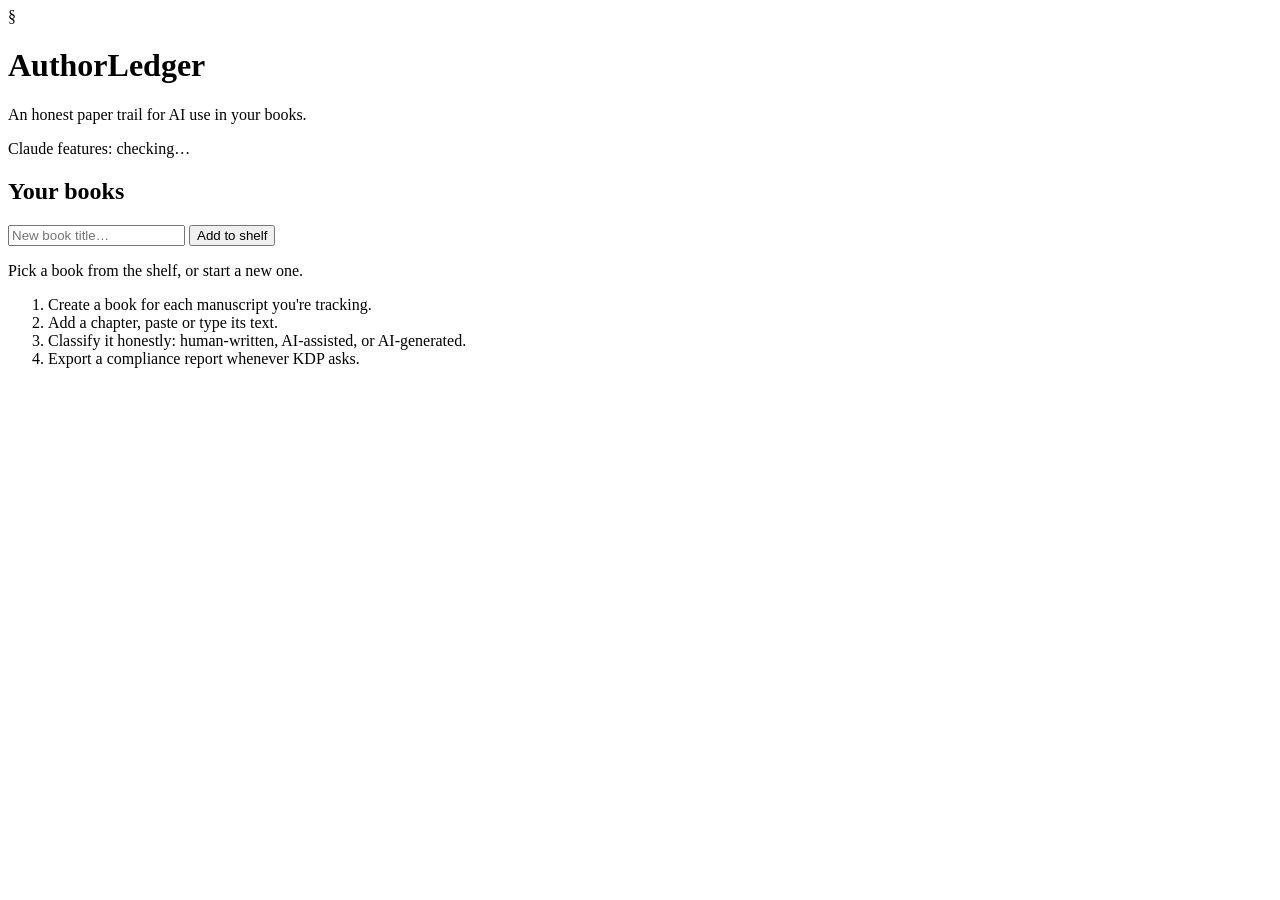
==== web/index.html @ 7e318cbd "Add files via upload" ====
<!doctype html>
<html lang="en">
<head>
<meta charset="utf-8">
<meta name="viewport" content="width=device-width, initial-scale=1">
<title>AuthorLedger</title>
<link rel="stylesheet" href="/style.css">
</head>
<body>

<header class="app-header">
  <div class="wordmark">
    <span class="wordmark-mark">§</span>
    <h1>AuthorLedger</h1>
  </div>
  <p class="tagline">An honest paper trail for AI use in your books.</p>
  <div id="llm-indicator" class="llm-indicator" title="">Claude features: checking…</div>
</header>

<div class="app-body">

  <aside class="shelf" id="shelf">
    <h2 class="shelf-heading">Your books</h2>
    <ul class="book-list" id="book-list"></ul>
    <form id="new-book-form" class="new-book-form">
      <input type="text" id="new-book-title" placeholder="New book title…" required>
      <button type="submit">Add to shelf</button>
    </form>
  </aside>

  <main class="desk" id="desk">
    <div class="empty-desk" id="empty-desk">
      <p class="empty-lede">Pick a book from the shelf, or start a new one.</p>
      <ol class="onboarding-steps">
        <li>Create a book for each manuscript you're tracking.</li>
        <li>Add a chapter, paste or type its text.</li>
        <li>Classify it honestly: human-written, AI-assisted, or AI-generated.</li>
        <li>Export a compliance report whenever KDP asks.</li>
      </ol>
    </div>

    <div class="book-view" id="book-view" hidden>
      <div class="book-view-header">
        <h2 id="book-title"></h2>
        <div class="book-actions">
          <button id="export-report-btn" class="btn btn-stamp">Export compliance report</button>
          <button id="view-audit-btn" class="btn btn-ghost">View audit trail</button>
          <button id="delete-book-btn" class="btn btn-danger-ghost">Delete book</button>
        </div>
      </div>

      <div class="tally-strip" id="tally-strip"></div>

      <div class="chapters-block">
        <div class="chapters-block-header">
          <h3>Chapters</h3>
        </div>
        <table class="ledger-table" id="chapter-table">
          <thead>
            <tr>
              <th>Chapter</th>
              <th>Classification</th>
              <th class="num">Words</th>
              <th>Last touched</th>
              <th></th>
            </tr>
          </thead>
          <tbody id="chapter-rows"></tbody>
        </table>
        <form id="new-chapter-form" class="new-chapter-form">
          <input type="text" id="new-chapter-title" placeholder="New chapter title…" required>
          <button type="submit">Add chapter</button>
        </form>
      </div>
    </div>

    <div class="chapter-view" id="chapter-view" hidden>
      <button id="back-to-book" class="btn btn-ghost back-btn">&larr; Back to book</button>
      <h2 id="chapter-title"></h2>

      <textarea id="chapter-text" rows="14" placeholder="Paste or write this chapter's text here…"></textarea>
      <div class="chapter-text-actions">
        <span id="save-status" class="save-status"></span>
        <button id="save-text-btn" class="btn btn-primary">Save text</button>
      </div>

      <section class="classify-block">
        <h3>How was this chapter written? Be honest — only you know.</h3>
        <div class="stamp-choices" id="stamp-choices">
          <button class="stamp-choice" data-value="human">Human&#8209;written</button>
          <button class="stamp-choice" data-value="ai_assisted">AI&#8209;assisted</button>
          <button class="stamp-choice" data-value="ai_generated">AI&#8209;generated</button>
        </div>
        <input type="text" id="classify-note" placeholder="Optional note (e.g. which tool, what it helped with)">
      </section>

      <section class="pattern-block">
        <div class="pattern-block-header">
          <h3>Writing pattern report</h3>
          <button id="run-pattern-btn" class="btn btn-ghost">Run report</button>
        </div>
        <p class="pattern-disclaimer">
          This is a reflection aid based on simple writing-pattern statistics —
          sentence rhythm, word variety, a few overused phrases. It is <strong>not</strong>
          an AI detector and proves nothing about how this text was written.
          Your honest answer above is what actually matters for disclosure.
        </p>
        <div id="pattern-results" class="pattern-results"></div>
      </section>

      <section class="feedback-block">
        <div class="pattern-block-header">
          <h3>Craft feedback</h3>
          <button id="run-feedback-btn" class="btn btn-ghost">Ask Claude</button>
        </div>
        <p class="pattern-disclaimer">Optional. Pacing and voice notes only — this has nothing to do with disclosure.</p>
        <div id="feedback-results" class="pattern-results"></div>
      </section>
    </div>
  </main>
</div>

<div class="modal-backdrop" id="audit-modal" hidden>
  <div class="modal">
    <div class="modal-header">
      <h2>Audit trail</h2>
      <button id="close-audit" class="btn btn-ghost">Close</button>
    </div>
    <p class="modal-note">Every entry below was written automatically and can't be edited or deleted — that's what makes it a record.</p>
    <ol class="audit-list" id="audit-list"></ol>
  </div>
</div>

<div class="modal-backdrop" id="report-modal" hidden>
  <div class="modal">
    <div class="modal-header">
      <h2>Compliance report</h2>
      <button id="close-report" class="btn btn-ghost">Close</button>
    </div>
    <div id="report-body" class="report-body"></div>
    <div class="modal-footer">
      <button id="download-report-btn" class="btn btn-stamp">Download as Markdown</button>
    </div>
  </div>
</div>

<script src="/app.js"></script>
</body>
</html>
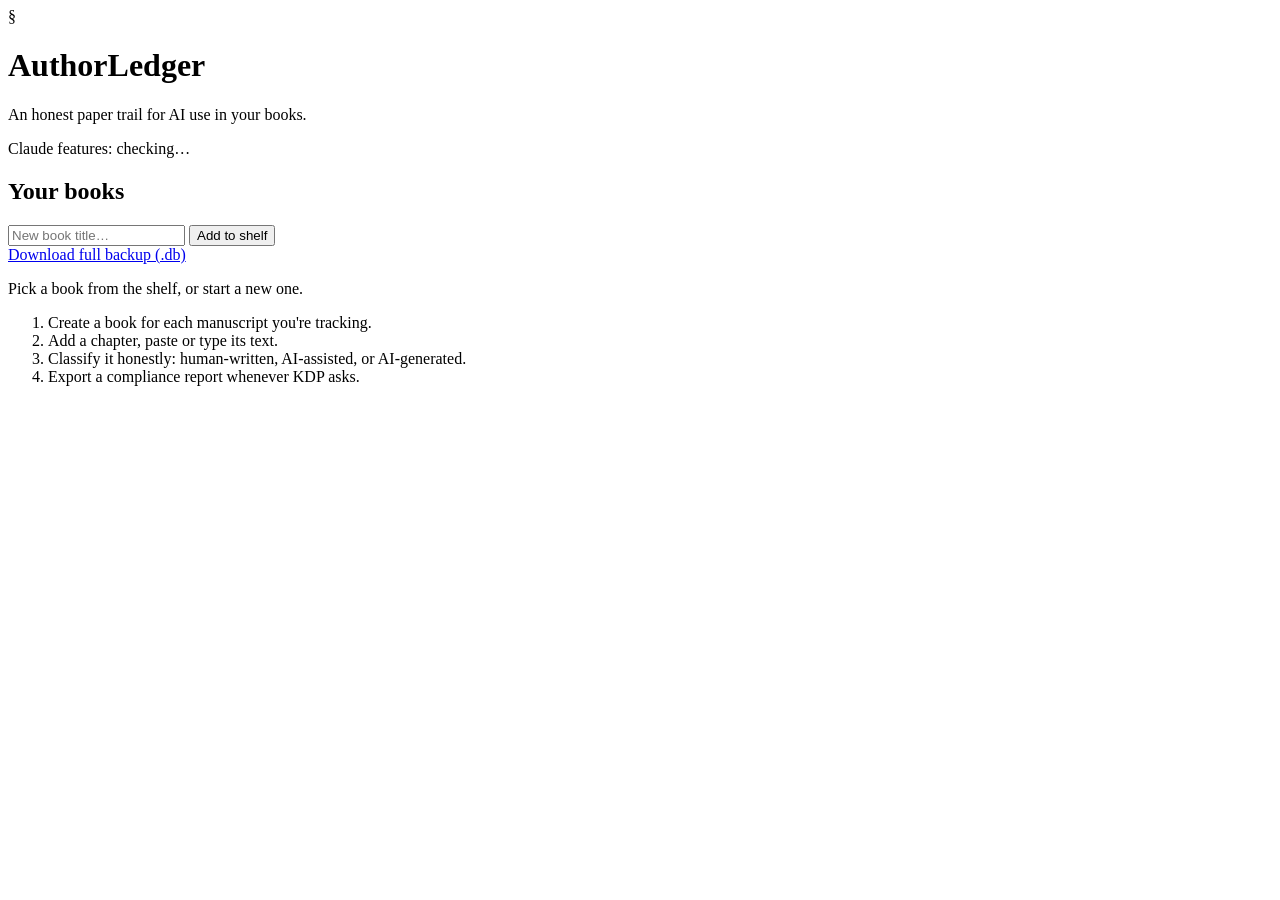
==== commit 3c0a9283: "Add files via upload" ====
--- a/web/index.html
+++ b/web/index.html
@@ -26,6 +26,7 @@
       <input type="text" id="new-book-title" placeholder="New book title…" required>
       <button type="submit">Add to shelf</button>
     </form>
+    <a href="/api/backup" class="backup-link" download="authorledger-backup.db">Download full backup (.db)</a>
   </aside>
 
   <main class="desk" id="desk">
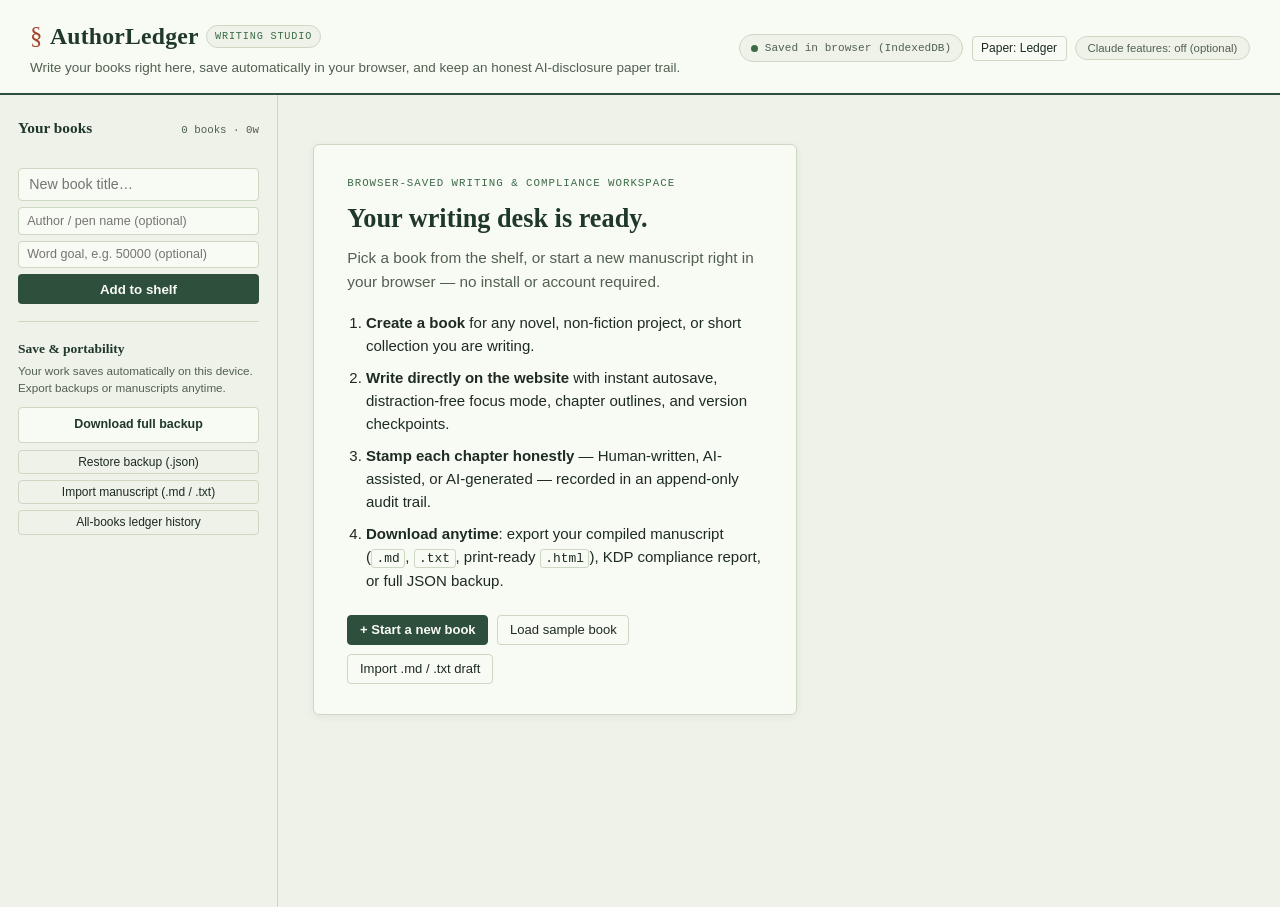
==== commit 296ef573: "Turn website into full browser-based AuthorLedger writing studio Co-authored-by: arena-agent <297053" ====
--- a/web/index.html
+++ b/web/index.html
@@ -1,150 +1,463 @@
 <!doctype html>
-<html lang="en">
+<html lang="en" data-theme="ledger">
 <head>
 <meta charset="utf-8">
 <meta name="viewport" content="width=device-width, initial-scale=1">
-<title>AuthorLedger</title>
-<link rel="stylesheet" href="/style.css">
+<meta name="description" content="AuthorLedger — Write your books in the browser, save automatically, and keep an honest append-only AI disclosure ledger and manuscript archive.">
+<title>AuthorLedger — Writing Studio &amp; AI Disclosure Ledger</title>
+<link rel="stylesheet" href="style.css">
 </head>
 <body>
 
-<header class="app-header">
-  <div class="wordmark">
-    <span class="wordmark-mark">§</span>
-    <h1>AuthorLedger</h1>
-  </div>
-  <p class="tagline">An honest paper trail for AI use in your books.</p>
-  <div id="llm-indicator" class="llm-indicator" title="">Claude features: checking…</div>
+<header class="app-header" id="app-header">
+  <div class="header-brand-block">
+    <div class="wordmark">
+      <span class="wordmark-mark">§</span>
+      <h1>AuthorLedger</h1>
+      <span class="studio-pill">Writing Studio</span>
+    </div>
+    <p class="tagline">Write your books right here, save automatically in your browser, and keep an honest AI-disclosure paper trail.</p>
+  </div>
+
+  <div class="header-controls">
+    <div id="storage-indicator" class="storage-indicator" title="All writing and audit history saves automatically in your browser.">
+      <span class="status-dot"></span>
+      <span id="storage-indicator-text">Saved in browser</span>
+    </div>
+    <button type="button" id="theme-toggle-btn" class="btn btn-ghost btn-compact" title="Switch paper theme">
+      Paper: Ledger
+    </button>
+    <button type="button" id="llm-indicator" class="llm-indicator off" title="Configure optional Claude API key or view workspace settings">
+      Claude features: optional
+    </button>
+  </div>
 </header>
 
-<div class="app-body">
-
-  <aside class="shelf" id="shelf">
-    <h2 class="shelf-heading">Your books</h2>
+<div class="app-body" id="app-body">
+
+  <aside class="shelf" id="shelf" aria-label="Book shelf and workspace backups">
+    <div class="shelf-header-row">
+      <h2 class="shelf-heading">Your books</h2>
+      <span id="shelf-summary" class="shelf-summary">0 books</span>
+    </div>
+
     <ul class="book-list" id="book-list"></ul>
+
     <form id="new-book-form" class="new-book-form">
-      <input type="text" id="new-book-title" placeholder="New book title…" required>
+      <input type="text" id="new-book-title" placeholder="New book title…" aria-label="New book title" required>
+      <div class="new-book-extra">
+        <input type="text" id="new-book-author" placeholder="Author / pen name (optional)" aria-label="Author or pen name">
+        <input type="number" id="new-book-goal" min="0" step="500" placeholder="Word goal, e.g. 50000 (optional)" aria-label="Target word count goal">
+      </div>
       <button type="submit">Add to shelf</button>
     </form>
-    <a href="/api/backup" class="backup-link" download="authorledger-backup.db">Download full backup (.db)</a>
+
+    <div class="shelf-archive">
+      <h3 class="shelf-subheading">Save &amp; portability</h3>
+      <p class="shelf-note">Your work saves automatically on this device. Export backups or manuscripts anytime.</p>
+      <a href="/api/backup" id="backup-download-link" class="backup-link" download="authorledger-backup.db">Download full backup</a>
+      <div class="shelf-tool-buttons">
+        <button type="button" id="restore-backup-btn" class="btn btn-ghost btn-block btn-compact">Restore backup (.json)</button>
+        <input type="file" id="restore-backup-input" accept=".json,application/json" hidden>
+        <button type="button" id="open-import-btn" class="btn btn-ghost btn-block btn-compact">Import manuscript (.md / .txt)</button>
+        <button type="button" id="global-audit-btn" class="btn btn-ghost btn-block btn-compact">All-books ledger history</button>
+      </div>
+    </div>
   </aside>
 
   <main class="desk" id="desk">
+
+    <!-- Empty / Welcome Desk -->
     <div class="empty-desk" id="empty-desk">
-      <p class="empty-lede">Pick a book from the shelf, or start a new one.</p>
+      <p class="empty-eyebrow">BROWSER-SAVED WRITING &amp; COMPLIANCE WORKSPACE</p>
+      <h2 class="empty-headline">Your writing desk is ready.</h2>
+      <p class="empty-lede">Pick a book from the shelf, or start a new manuscript right in your browser — no install or account required.</p>
+
       <ol class="onboarding-steps">
-        <li>Create a book for each manuscript you're tracking.</li>
-        <li>Add a chapter, paste or type its text.</li>
-        <li>Classify it honestly: human-written, AI-assisted, or AI-generated.</li>
-        <li>Export a compliance report whenever KDP asks.</li>
+        <li><strong>Create a book</strong> for any novel, non-fiction project, or short collection you are writing.</li>
+        <li><strong>Write directly on the website</strong> with instant autosave, distraction-free focus mode, chapter outlines, and version checkpoints.</li>
+        <li><strong>Stamp each chapter honestly</strong> — Human-written, AI-assisted, or AI-generated — recorded in an append-only audit trail.</li>
+        <li><strong>Download anytime</strong>: export your compiled manuscript (<code>.md</code>, <code>.txt</code>, print-ready <code>.html</code>), KDP compliance report, or full JSON backup.</li>
       </ol>
-    </div>
-
+
+      <div class="empty-actions">
+        <button type="button" id="focus-new-book-btn" class="btn btn-primary">+ Start a new book</button>
+        <button type="button" id="load-sample-btn" class="btn btn-ghost">Load sample book</button>
+        <button type="button" id="empty-import-btn" class="btn btn-ghost">Import .md / .txt draft</button>
+      </div>
+    </div>
+
+    <!-- Book Overview Desk -->
     <div class="book-view" id="book-view" hidden>
       <div class="book-view-header">
-        <h2 id="book-title"></h2>
+        <div class="book-title-group">
+          <h2 id="book-title"></h2>
+          <p id="book-byline" class="book-byline" hidden></p>
+          <p id="book-note-display" class="book-note-display" hidden></p>
+        </div>
         <div class="book-actions">
-          <button id="export-report-btn" class="btn btn-stamp">Export compliance report</button>
-          <button id="view-audit-btn" class="btn btn-ghost">View audit trail</button>
-          <button id="delete-book-btn" class="btn btn-danger-ghost">Delete book</button>
-        </div>
-      </div>
-
+          <button type="button" id="quick-write-btn" class="btn btn-primary">+ Write chapter</button>
+          <button type="button" id="export-manuscript-btn" class="btn">Download manuscript</button>
+          <button type="button" id="export-report-btn" class="btn btn-stamp">Export compliance report</button>
+          <button type="button" id="edit-book-btn" class="btn btn-ghost">Book details</button>
+          <button type="button" id="view-audit-btn" class="btn btn-ghost">View audit trail</button>
+          <button type="button" id="delete-book-btn" class="btn btn-danger-ghost">Delete book</button>
+        </div>
+      </div>
+
+      <!-- Collapsible Book Metadata Editor -->
+      <form id="book-edit-panel" class="book-edit-panel" hidden>
+        <div class="edit-grid">
+          <label>
+            <span>Book title</span>
+            <input type="text" id="edit-book-title" required>
+          </label>
+          <label>
+            <span>Author / pen name</span>
+            <input type="text" id="edit-book-author" placeholder="e.g. Saurav Kushwaha">
+          </label>
+          <label>
+            <span>Word count goal</span>
+            <input type="number" id="edit-book-goal" min="0" step="500" placeholder="e.g. 60000">
+          </label>
+          <label class="edit-grid-wide">
+            <span>Series / project note</span>
+            <input type="text" id="edit-book-note" placeholder="Subtitle, genre, pitch, or private manuscript note">
+          </label>
+        </div>
+        <div class="edit-panel-actions">
+          <button type="button" id="cancel-edit-book-btn" class="btn btn-ghost">Cancel</button>
+          <button type="submit" class="btn btn-primary">Save book details</button>
+        </div>
+      </form>
+
+      <!-- Manuscript Word Goal Progress -->
+      <div id="goal-strip" class="goal-strip" hidden>
+        <div class="goal-strip-labels">
+          <span id="goal-progress-label">0 / 0 words</span>
+          <span id="goal-reading-label"></span>
+        </div>
+        <progress id="goal-progress-bar" class="goal-progress" value="0" max="100"></progress>
+      </div>
+
+      <!-- Classification Tally Strip -->
       <div class="tally-strip" id="tally-strip"></div>
 
       <div class="chapters-block">
         <div class="chapters-block-header">
           <h3>Chapters</h3>
-        </div>
-        <table class="ledger-table" id="chapter-table">
-          <thead>
-            <tr>
-              <th>Chapter</th>
-              <th>Classification</th>
-              <th class="num">Words</th>
-              <th>Last touched</th>
-              <th></th>
-            </tr>
-          </thead>
-          <tbody id="chapter-rows"></tbody>
-        </table>
+          <div class="chapter-filters">
+            <input type="search" id="chapter-search" placeholder="Search chapters or text…" aria-label="Search chapters">
+            <select id="chapter-filter-class" aria-label="Filter by classification">
+              <option value="all">All stamps</option>
+              <option value="human">Human-written</option>
+              <option value="ai_assisted">AI-assisted</option>
+              <option value="ai_generated">AI-generated</option>
+              <option value="unclassified">Unclassified</option>
+            </select>
+          </div>
+        </div>
+
+        <div class="table-scroll">
+          <table class="ledger-table" id="chapter-table">
+            <thead>
+              <tr>
+                <th class="col-index">#</th>
+                <th>Chapter</th>
+                <th>Status</th>
+                <th>Classification</th>
+                <th class="num">Words</th>
+                <th>Last touched</th>
+                <th class="col-actions">Actions</th>
+              </tr>
+            </thead>
+            <tbody id="chapter-rows"></tbody>
+          </table>
+        </div>
+
         <form id="new-chapter-form" class="new-chapter-form">
-          <input type="text" id="new-chapter-title" placeholder="New chapter title…" required>
+          <input type="text" id="new-chapter-title" placeholder="New chapter title (e.g. Chapter 1 — The Harbour)…" required>
           <button type="submit">Add chapter</button>
+          <button type="button" id="add-and-write-btn" class="btn btn-ghost">Add &amp; write &rarr;</button>
         </form>
       </div>
     </div>
 
+    <!-- Chapter Writing Studio -->
     <div class="chapter-view" id="chapter-view" hidden>
-      <button id="back-to-book" class="btn btn-ghost back-btn">&larr; Back to book</button>
-      <h2 id="chapter-title"></h2>
-
-      <textarea id="chapter-text" rows="14" placeholder="Paste or write this chapter's text here…"></textarea>
+      <div class="studio-topbar">
+        <div class="studio-nav-left">
+          <button type="button" id="back-to-book" class="btn btn-ghost back-btn">&larr; Back to book</button>
+          <span id="chapter-breadcrumb" class="chapter-breadcrumb"></span>
+        </div>
+        <div class="studio-nav-right">
+          <button type="button" id="prev-chapter-btn" class="btn btn-ghost btn-compact" title="Previous chapter">&larr; Prev</button>
+          <button type="button" id="next-chapter-btn" class="btn btn-ghost btn-compact" title="Next chapter">Next &rarr;</button>
+          <button type="button" id="focus-mode-btn" class="btn btn-compact" title="Distraction-free writing mode (Esc to exit)">Focus mode</button>
+        </div>
+      </div>
+
+      <div class="chapter-header-row">
+        <div class="chapter-title-wrap">
+          <h2 id="chapter-title"></h2>
+          <p id="chapter-synopsis-preview" class="chapter-synopsis-preview" hidden></p>
+        </div>
+        <div class="chapter-meta-controls">
+          <select id="chapter-status-select" class="status-select" aria-label="Chapter draft status">
+            <option value="drafting">Drafting</option>
+            <option value="revising">Revising</option>
+            <option value="final">Final</option>
+          </select>
+          <button type="button" id="toggle-chapter-meta-btn" class="btn btn-ghost btn-compact">Rename / Outline</button>
+          <button type="button" id="snapshots-btn" class="btn btn-ghost btn-compact">Snapshots</button>
+          <button type="button" id="download-chapter-btn" class="btn btn-ghost btn-compact">Download .md</button>
+        </div>
+      </div>
+
+      <!-- Collapsible Chapter Title & Synopsis Editor -->
+      <form id="chapter-meta-panel" class="book-edit-panel" hidden>
+        <div class="edit-grid">
+          <label>
+            <span>Chapter title</span>
+            <input type="text" id="edit-chapter-title" required>
+          </label>
+          <label class="edit-grid-wide">
+            <span>Scene outline / synopsis notes (private, not exported in manuscript prose)</span>
+            <input type="text" id="edit-chapter-synopsis" placeholder="What happens in this chapter? Key beats, POV, or reminders…">
+          </label>
+        </div>
+        <div class="edit-panel-actions">
+          <button type="button" id="cancel-chapter-meta-btn" class="btn btn-ghost">Cancel</button>
+          <button type="submit" class="btn btn-primary">Save chapter info</button>
+        </div>
+      </form>
+
+      <!-- Writer's Toolbar -->
+      <div class="writer-toolbar" role="toolbar" aria-label="Writing formatting and view tools">
+        <div class="toolbar-group">
+          <button type="button" class="tool-btn" data-insert="heading" title="Subheading">H2</button>
+          <button type="button" class="tool-btn" data-insert="bold" title="Bold (Ctrl+B)"><strong>B</strong></button>
+          <button type="button" class="tool-btn" data-insert="italic" title="Italic (Ctrl+I)"><em>I</em></button>
+          <button type="button" class="tool-btn" data-insert="quote" title="Blockquote">&ldquo;&rdquo;</button>
+          <button type="button" class="tool-btn" data-insert="emdash" title="Insert em dash (—)">&mdash;</button>
+          <button type="button" class="tool-btn" data-insert="scenebreak" title="Insert scene break (* * *)">* * *</button>
+        </div>
+        <div class="toolbar-group">
+          <button type="button" id="toggle-find-btn" class="tool-btn" title="Find and replace in chapter">Find &amp; Replace</button>
+          <select id="editor-font-select" class="tool-select" aria-label="Editor typeface">
+            <option value="serif">Serif</option>
+            <option value="sans">Sans</option>
+            <option value="mono">Mono</option>
+          </select>
+          <select id="editor-size-select" class="tool-select" aria-label="Editor text size">
+            <option value="small">Compact</option>
+            <option value="medium" selected>Standard</option>
+            <option value="large">Large</option>
+          </select>
+        </div>
+      </div>
+
+      <!-- Find & Replace Bar -->
+      <div id="find-replace-bar" class="find-replace-bar" hidden>
+        <input type="text" id="find-input" placeholder="Find in chapter…">
+        <input type="text" id="replace-input" placeholder="Replace with…">
+        <span id="find-count" class="find-count"></span>
+        <button type="button" id="find-next-btn" class="btn btn-ghost btn-compact">Find next</button>
+        <button type="button" id="replace-all-btn" class="btn btn-ghost btn-compact">Replace all</button>
+        <button type="button" id="close-find-btn" class="btn btn-ghost btn-compact">Close</button>
+      </div>
+
+      <textarea id="chapter-text" class="editor-serif editor-medium" rows="18" placeholder="Start writing your chapter here… Everything saves automatically in your browser as you type (or press Ctrl+S / Save text anytime)."></textarea>
+
       <div class="chapter-text-actions">
-        <span id="save-status" class="save-status"></span>
-        <button id="save-text-btn" class="btn btn-primary">Save text</button>
-      </div>
-
-      <section class="classify-block">
-        <h3>How was this chapter written? Be honest — only you know.</h3>
-        <div class="stamp-choices" id="stamp-choices">
-          <button class="stamp-choice" data-value="human">Human&#8209;written</button>
-          <button class="stamp-choice" data-value="ai_assisted">AI&#8209;assisted</button>
-          <button class="stamp-choice" data-value="ai_generated">AI&#8209;generated</button>
-        </div>
-        <input type="text" id="classify-note" placeholder="Optional note (e.g. which tool, what it helped with)">
-      </section>
-
-      <section class="pattern-block">
-        <div class="pattern-block-header">
-          <h3>Writing pattern report</h3>
-          <button id="run-pattern-btn" class="btn btn-ghost">Run report</button>
-        </div>
-        <p class="pattern-disclaimer">
-          This is a reflection aid based on simple writing-pattern statistics —
-          sentence rhythm, word variety, a few overused phrases. It is <strong>not</strong>
-          an AI detector and proves nothing about how this text was written.
-          Your honest answer above is what actually matters for disclosure.
-        </p>
-        <div id="pattern-results" class="pattern-results"></div>
-      </section>
-
-      <section class="feedback-block">
-        <div class="pattern-block-header">
-          <h3>Craft feedback</h3>
-          <button id="run-feedback-btn" class="btn btn-ghost">Ask Claude</button>
-        </div>
-        <p class="pattern-disclaimer">Optional. Pacing and voice notes only — this has nothing to do with disclosure.</p>
-        <div id="feedback-results" class="pattern-results"></div>
-      </section>
+        <div class="live-writing-stats" id="live-writing-stats">
+          <span><strong id="live-word-count">0</strong> words</span>
+          <span>&middot;</span>
+          <span><span id="live-char-count">0</span> chars</span>
+          <span>&middot;</span>
+          <span><span id="live-para-count">0</span> paragraphs</span>
+          <span>&middot;</span>
+          <span id="live-read-time">0 min read</span>
+        </div>
+        <div class="save-controls">
+          <span id="save-status" class="save-status" aria-live="polite"></span>
+          <button type="button" id="save-checkpoint-quick-btn" class="btn btn-ghost btn-compact" title="Save a named snapshot of this draft before major edits">Save checkpoint</button>
+          <button type="button" id="save-text-btn" class="btn btn-primary">Save text</button>
+        </div>
+      </div>
+
+      <div class="chapter-panels" id="chapter-panels">
+        <section class="classify-block">
+          <h3>How was this chapter written? Be honest — only you know.</h3>
+          <div class="stamp-choices" id="stamp-choices">
+            <button type="button" class="stamp-choice" data-value="human">Human&#8209;written</button>
+            <button type="button" class="stamp-choice" data-value="ai_assisted">AI&#8209;assisted</button>
+            <button type="button" class="stamp-choice" data-value="ai_generated">AI&#8209;generated</button>
+            <button type="button" class="stamp-choice stamp-choice-reset" data-value="unclassified">Unclassified</button>
+          </div>
+          <div class="classify-note-row">
+            <input type="text" id="classify-note" placeholder="Optional note (e.g. drafted by hand; used Claude for grammar pass)">
+            <button type="button" id="save-note-btn" class="btn btn-ghost btn-compact">Save note</button>
+          </div>
+        </section>
+
+        <section class="pattern-block">
+          <div class="pattern-block-header">
+            <h3>Writing pattern report</h3>
+            <button type="button" id="run-pattern-btn" class="btn btn-ghost">Run report</button>
+          </div>
+          <p class="pattern-disclaimer">
+            This is a reflection aid based on simple writing-pattern statistics —
+            sentence rhythm, word variety, a few overused phrases. It is <strong>not</strong>
+            an AI detector and proves nothing about how this text was written.
+            Your honest answer above is what actually matters for disclosure.
+          </p>
+          <div id="pattern-results" class="pattern-results"></div>
+        </section>
+
+        <section class="feedback-block">
+          <div class="pattern-block-header">
+            <h3>Craft feedback</h3>
+            <div class="feedback-actions">
+              <button type="button" id="run-local-craft-btn" class="btn btn-ghost">Instant craft check</button>
+              <button type="button" id="run-feedback-btn" class="btn btn-ghost">Ask Claude</button>
+            </div>
+          </div>
+          <p class="pattern-disclaimer">Optional pacing, paragraph rhythm, dialogue balance, and voice notes — this has nothing to do with disclosure.</p>
+          <div id="feedback-results" class="pattern-results"></div>
+        </section>
+      </div>
     </div>
   </main>
 </div>
 
+<!-- Book Audit Trail Modal -->
 <div class="modal-backdrop" id="audit-modal" hidden>
   <div class="modal">
     <div class="modal-header">
-      <h2>Audit trail</h2>
-      <button id="close-audit" class="btn btn-ghost">Close</button>
-    </div>
-    <p class="modal-note">Every entry below was written automatically and can't be edited or deleted — that's what makes it a record.</p>
+      <h2 id="audit-modal-title">Audit trail</h2>
+      <button type="button" id="close-audit" class="btn btn-ghost">Close</button>
+    </div>
+    <p class="modal-note">Every entry below was written automatically and can't be edited or deleted — even if a chapter or book is later removed. That's what makes it a real ledger.</p>
     <ol class="audit-list" id="audit-list"></ol>
   </div>
 </div>
 
+<!-- KDP Compliance Report Modal -->
 <div class="modal-backdrop" id="report-modal" hidden>
   <div class="modal">
     <div class="modal-header">
       <h2>Compliance report</h2>
-      <button id="close-report" class="btn btn-ghost">Close</button>
+      <button type="button" id="close-report" class="btn btn-ghost">Close</button>
     </div>
     <div id="report-body" class="report-body"></div>
     <div class="modal-footer">
-      <button id="download-report-btn" class="btn btn-stamp">Download as Markdown</button>
-    </div>
-  </div>
-</div>
-
-<script src="/app.js"></script>
+      <button type="button" id="copy-disclosure-btn" class="btn btn-ghost">Copy disclosure note</button>
+      <button type="button" id="download-report-btn" class="btn btn-stamp">Download as Markdown</button>
+    </div>
+  </div>
+</div>
+
+<!-- Manuscript Export Modal -->
+<div class="modal-backdrop" id="manuscript-modal" hidden>
+  <div class="modal">
+    <div class="modal-header">
+      <h2>Download compiled manuscript</h2>
+      <button type="button" id="close-manuscript-modal" class="btn btn-ghost">Close</button>
+    </div>
+    <p class="modal-note">Export your entire book in chapter order to keep on your computer, share with an editor, or format for publishing.</p>
+    <div class="export-format-cards">
+      <div class="export-card">
+        <h3>Markdown (.md)</h3>
+        <p>Clean headings, italics, bold, and scene breaks — ideal for Scrivener, Obsidian, Pandoc, or Vellum.</p>
+        <button type="button" class="btn btn-primary" data-export-format="markdown">Download .md</button>
+      </div>
+      <div class="export-card">
+        <h3>Plain Text (.txt)</h3>
+        <p>Universal plain-text manuscript with underlined headings and standard scene breaks.</p>
+        <button type="button" class="btn" data-export-format="txt">Download .txt</button>
+      </div>
+      <div class="export-card">
+        <h3>Typeset HTML / Print PDF</h3>
+        <p>Book-typeset HTML file ready to open and Print / Save as PDF in any browser.</p>
+        <button type="button" class="btn" data-export-format="html">Download .html</button>
+      </div>
+    </div>
+  </div>
+</div>
+
+<!-- Import Manuscript Modal -->
+<div class="modal-backdrop" id="import-modal" hidden>
+  <div class="modal">
+    <div class="modal-header">
+      <h2>Import manuscript (.md or .txt)</h2>
+      <button type="button" id="close-import-modal" class="btn btn-ghost">Close</button>
+    </div>
+    <p class="modal-note">Bring an existing draft onto the website. Headings like <code>## Chapter 1</code> or <code>CHAPTER ONE</code> are automatically split into separate chapters.</p>
+    <form id="import-manuscript-form" class="import-form">
+      <label>
+        <span>Choose a <code>.md</code> or <code>.txt</code> file</span>
+        <input type="file" id="import-file-input" accept=".md,.markdown,.txt,text/plain,text/markdown">
+      </label>
+      <label>
+        <span>Book title</span>
+        <input type="text" id="import-book-title" placeholder="Book title…" required>
+      </label>
+      <label>
+        <span>Or paste manuscript text directly</span>
+        <textarea id="import-raw-text" rows="7" placeholder="# My Book Title&#10;&#10;## Chapter 1&#10;Your opening scene…"></textarea>
+      </label>
+      <div class="modal-footer">
+        <button type="submit" class="btn btn-primary">Import as new book</button>
+      </div>
+    </form>
+  </div>
+</div>
+
+<!-- Chapter Version Snapshots Modal -->
+<div class="modal-backdrop" id="snapshots-modal" hidden>
+  <div class="modal">
+    <div class="modal-header">
+      <h2>Chapter snapshots</h2>
+      <button type="button" id="close-snapshots-modal" class="btn btn-ghost">Close</button>
+    </div>
+    <p class="modal-note">Save a checkpoint before cutting or rewriting a scene. You can restore any saved version later.</p>
+    <form id="new-snapshot-form" class="new-chapter-form">
+      <input type="text" id="new-snapshot-label" placeholder="Checkpoint label (e.g. Before cutting harbour scene)…">
+      <button type="submit">Save snapshot</button>
+    </form>
+    <ul id="snapshots-list" class="audit-list snapshot-list"></ul>
+  </div>
+</div>
+
+<!-- Workspace & Optional Claude Key Settings Modal -->
+<div class="modal-backdrop" id="settings-modal" hidden>
+  <div class="modal">
+    <div class="modal-header">
+      <h2>Workspace &amp; AI coach settings</h2>
+      <button type="button" id="close-settings-modal" class="btn btn-ghost">Close</button>
+    </div>
+    <div class="settings-section">
+      <h3>How your work is saved</h3>
+      <p id="settings-storage-explain" class="modal-note">
+        Everything you write is saved privately inside this browser using IndexedDB (with a synchronous localStorage mirror). Nothing is uploaded to any external server. Use "Download full backup" on the shelf anytime to keep an offline copy.
+      </p>
+    </div>
+    <form id="settings-form" class="settings-section">
+      <h3>Optional: Claude API key (browser-only)</h3>
+      <p class="modal-note">
+        AuthorLedger works 100% without an API key (including the Writing Pattern Report, Offline Craft Check, Compliance Report, and Manuscript Export). If you want live Claude prose coaching or narrative report summaries directly in your browser, you can optionally store your own Anthropic API key locally on this device.
+      </p>
+      <input type="password" id="settings-api-key" placeholder="sk-ant-… (optional, stored only in this browser)" autocomplete="off">
+      <div class="modal-footer">
+        <button type="button" id="clear-api-key-btn" class="btn btn-ghost">Clear key</button>
+        <button type="submit" class="btn btn-primary">Save settings</button>
+      </div>
+    </form>
+  </div>
+</div>
+
+<script src="engine.js"></script>
+<script src="app.js"></script>
 </body>
 </html>
--- a/web/style.css
+++ b/web/style.css
@@ -0,0 +1,1227 @@
+/* ---------------------------------------------------------------------
+   AuthorLedger — Writing Studio & AI-Disclosure Ledger Styles
+
+   Visual design notes:
+   Built around the feel of a real literary desk and account book:
+   calm ledger-paper green (with optional Warm Parchment and Night Ink
+   reading/writing themes), deep forest-green rules, rubber-stamp red/
+   brass/emerald classification stamps, serif prose & headings, and
+   monospace telemetry so figures and audit timestamps stay aligned.
+   ------------------------------------------------------------------- */
+
+:root,
+html[data-theme="ledger"] {
+  --paper: #eef2e8;
+  --paper-raised: #f8faf4;
+  --paper-sheet: #fcfdf9;
+  --rule: #cbd6c1;
+  --ink: #1e2b22;
+  --ink-soft: #52604f;
+  --ledger-green: #2f4f3d;
+  --ledger-green-dark: #1f382a;
+  --stamp-red: #a8412c;
+  --stamp-amber: #a1762f;
+  --stamp-green: #3d6b4a;
+  --border: #cdd8c3;
+  --shadow: 0 2px 8px rgba(30, 43, 34, 0.06);
+  --backdrop: rgba(24, 36, 28, 0.42);
+}
+
+html[data-theme="parchment"] {
+  --paper: #f3ede0;
+  --paper-raised: #faf6ec;
+  --paper-sheet: #fffdf7;
+  --rule: #dcd2be;
+  --ink: #2a231c;
+  --ink-soft: #665b4d;
+  --ledger-green: #5a422b;
+  --ledger-green-dark: #3f2d1c;
+  --stamp-red: #a63d2b;
+  --stamp-amber: #9b6b21;
+  --stamp-green: #3a6847;
+  --border: #ded4c1;
+  --shadow: 0 2px 8px rgba(42, 35, 28, 0.07);
+  --backdrop: rgba(35, 28, 20, 0.45);
+}
+
+html[data-theme="night"] {
+  --paper: #161f1a;
+  --paper-raised: #1e2a23;
+  --paper-sheet: #223028;
+  --rule: #2e3e34;
+  --ink: #e7ede6;
+  --ink-soft: #9fb0a2;
+  --ledger-green: #4e8064;
+  --ledger-green-dark: #7db393;
+  --stamp-red: #e0765e;
+  --stamp-amber: #deb05b;
+  --stamp-green: #72ba87;
+  --border: #324439;
+  --shadow: 0 4px 16px rgba(0, 0, 0, 0.28);
+  --backdrop: rgba(8, 12, 10, 0.68);
+}
+
+:root {
+  --font-display: Georgia, 'Iowan Old Style', 'Palatino Linotype', 'Book Antiqua', serif;
+  --font-body: -apple-system, BlinkMacSystemFont, 'Segoe UI', Roboto, Helvetica, Arial, sans-serif;
+  --font-mono: 'SF Mono', SFMono-Regular, Consolas, 'Liberation Mono', Menlo, monospace;
+}
+
+* { box-sizing: border-box; }
+
+[hidden] { display: none !important; }
+
+html, body {
+  margin: 0;
+  padding: 0;
+  background: var(--paper);
+  color: var(--ink);
+  font-family: var(--font-body);
+  font-size: 15px;
+  line-height: 1.55;
+}
+
+button, select {
+  font-family: inherit;
+  cursor: pointer;
+}
+
+input[type="text"],
+input[type="number"],
+input[type="search"],
+input[type="password"],
+select,
+textarea {
+  font-family: inherit;
+  font-size: 0.95rem;
+  color: var(--ink);
+  background: var(--paper-raised);
+  border: 1px solid var(--border);
+  border-radius: 4px;
+  padding: 0.52em 0.72em;
+}
+
+textarea {
+  line-height: 1.72;
+  width: 100%;
+  resize: vertical;
+}
+
+code {
+  font-family: var(--font-mono);
+  font-size: 0.86em;
+  background: var(--paper-raised);
+  padding: 0.1em 0.35em;
+  border-radius: 3px;
+  border: 1px solid var(--border);
+}
+
+/* ---------- header ---------- */
+
+.app-header {
+  padding: 1.15rem 2rem 0.95rem;
+  border-bottom: 2px solid var(--ledger-green);
+  background: var(--paper-raised);
+  display: flex;
+  justify-content: space-between;
+  align-items: center;
+  gap: 1.25rem;
+  flex-wrap: wrap;
+}
+
+.wordmark {
+  display: flex;
+  align-items: baseline;
+  gap: 0.5rem;
+  flex-wrap: wrap;
+}
+
+.wordmark-mark {
+  font-family: var(--font-display);
+  font-size: 1.65rem;
+  color: var(--stamp-red);
+}
+
+.app-header h1 {
+  font-family: var(--font-display);
+  font-size: 1.58rem;
+  margin: 0;
+  color: var(--ledger-green-dark);
+  letter-spacing: 0.01em;
+}
+
+.studio-pill {
+  font-family: var(--font-mono);
+  font-size: 0.68rem;
+  text-transform: uppercase;
+  letter-spacing: 0.08em;
+  color: var(--stamp-green);
+  border: 1px solid var(--border);
+  background: var(--paper);
+  padding: 0.16rem 0.52rem;
+  border-radius: 999px;
+  align-self: center;
+}
+
+.tagline {
+  margin: 0.18rem 0 0;
+  color: var(--ink-soft);
+  font-size: 0.9rem;
+}
+
+.header-controls {
+  display: flex;
+  align-items: center;
+  gap: 0.55rem;
+  flex-wrap: wrap;
+}
+
+.storage-indicator {
+  display: inline-flex;
+  align-items: center;
+  gap: 0.45rem;
+  font-family: var(--font-mono);
+  font-size: 0.74rem;
+  color: var(--ink-soft);
+  background: var(--paper);
+  border: 1px solid var(--border);
+  border-radius: 999px;
+  padding: 0.3rem 0.75rem;
+  white-space: nowrap;
+}
+
+.status-dot {
+  width: 7px;
+  height: 7px;
+  border-radius: 50%;
+  background: var(--stamp-green);
+  display: inline-block;
+}
+
+.storage-indicator.saving .status-dot {
+  background: var(--stamp-amber);
+}
+
+.llm-indicator {
+  font-size: 0.76rem;
+  color: var(--ink-soft);
+  border: 1px solid var(--border);
+  border-radius: 999px;
+  padding: 0.32rem 0.78rem;
+  background: var(--paper);
+  white-space: nowrap;
+}
+.llm-indicator:hover { border-color: var(--ledger-green); }
+.llm-indicator.on { border-color: var(--stamp-green); color: var(--stamp-green); }
+.llm-indicator.off { border-color: var(--border); color: var(--ink-soft); }
+
+/* ---------- layout ---------- */
+
+.app-body {
+  display: grid;
+  grid-template-columns: 278px 1fr;
+  min-height: calc(100vh - 88px);
+}
+
+.shelf {
+  border-right: 1px solid var(--border);
+  padding: 1.35rem 1.2rem 2rem;
+  background: var(--paper);
+  display: flex;
+  flex-direction: column;
+}
+
+.shelf-header-row {
+  display: flex;
+  justify-content: space-between;
+  align-items: baseline;
+  margin-bottom: 0.75rem;
+}
+
+.shelf-heading {
+  font-family: var(--font-display);
+  font-size: 1.02rem;
+  color: var(--ledger-green-dark);
+  margin: 0;
+  font-weight: 600;
+}
+
+.shelf-summary {
+  font-family: var(--font-mono);
+  font-size: 0.72rem;
+  color: var(--ink-soft);
+}
+
+.book-list {
+  list-style: none;
+  margin: 0 0 1.15rem;
+  padding: 0;
+}
+
+.book-list li {
+  border-left: 3px solid transparent;
+  padding: 0.55rem 0.65rem;
+  border-radius: 3px;
+  cursor: pointer;
+  color: var(--ink);
+  margin-bottom: 0.22rem;
+  display: flex;
+  flex-direction: column;
+  gap: 0.12rem;
+}
+
+.book-list li:hover { background: var(--paper-raised); }
+
+.book-list li.active {
+  border-left-color: var(--stamp-red);
+  background: var(--paper-raised);
+  box-shadow: var(--shadow);
+}
+
+.book-item-title {
+  font-weight: 600;
+  font-size: 0.92rem;
+  word-break: break-word;
+}
+
+.book-item-meta {
+  font-family: var(--font-mono);
+  font-size: 0.71rem;
+  color: var(--ink-soft);
+}
+
+.new-book-form {
+  display: flex;
+  flex-direction: column;
+  gap: 0.45rem;
+  padding-bottom: 1.15rem;
+  border-bottom: 1px solid var(--border);
+}
+
+.new-book-extra {
+  display: flex;
+  flex-direction: column;
+  gap: 0.4rem;
+}
+
+.new-book-extra input {
+  font-size: 0.84rem;
+  padding: 0.44em 0.65em;
+}
+
+.new-book-form button {
+  background: var(--ledger-green);
+  color: #f8faf4;
+  border: none;
+  border-radius: 4px;
+  padding: 0.55em 0.8em;
+  font-weight: 600;
+}
+.new-book-form button:hover { background: var(--ledger-green-dark); }
+
+.shelf-archive {
+  margin-top: 1.1rem;
+}
+
+.shelf-subheading {
+  font-family: var(--font-display);
+  font-size: 0.9rem;
+  font-weight: 600;
+  color: var(--ledger-green-dark);
+  margin: 0 0 0.25rem;
+}
+
+.shelf-note {
+  font-size: 0.78rem;
+  color: var(--ink-soft);
+  margin: 0 0 0.65rem;
+  line-height: 1.45;
+}
+
+.backup-link {
+  display: block;
+  text-align: center;
+  font-size: 0.83rem;
+  font-weight: 600;
+  color: var(--ledger-green-dark);
+  background: var(--paper-raised);
+  border: 1px solid var(--border);
+  border-radius: 4px;
+  padding: 0.48rem 0.65rem;
+  text-decoration: none;
+  margin-bottom: 0.45rem;
+}
+.backup-link:hover {
+  border-color: var(--ledger-green);
+}
+
+.shelf-tool-buttons {
+  display: flex;
+  flex-direction: column;
+  gap: 0.38rem;
+}
+
+.desk {
+  padding: 1.75rem 2.35rem 3.5rem;
+  max-width: 1080px;
+  width: 100%;
+}
+
+/* ---------- buttons ---------- */
+
+.btn {
+  border: 1px solid var(--border);
+  background: var(--paper-raised);
+  border-radius: 4px;
+  padding: 0.5em 0.9em;
+  font-size: 0.87rem;
+  color: var(--ink);
+  display: inline-flex;
+  align-items: center;
+  justify-content: center;
+  gap: 0.35rem;
+}
+.btn:hover { border-color: var(--ledger-green); }
+.btn-compact { padding: 0.36em 0.7em; font-size: 0.8rem; }
+.btn-block { width: 100%; }
+.btn-primary {
+  background: var(--ledger-green);
+  color: #f8faf4;
+  border-color: var(--ledger-green);
+  font-weight: 600;
+}
+.btn-primary:hover { filter: brightness(0.93); }
+.btn-stamp {
+  background: var(--stamp-red);
+  color: #f8faf4;
+  border-color: var(--stamp-red);
+  font-weight: 600;
+}
+.btn-stamp:hover { filter: brightness(0.92); }
+.btn-ghost { background: transparent; }
+.btn-danger-ghost { background: transparent; color: var(--stamp-red); border-color: var(--border); }
+.btn-danger-ghost:hover { border-color: var(--stamp-red); }
+
+/* ---------- empty / welcome state ---------- */
+
+.empty-desk {
+  max-width: 58ch;
+  margin-top: 1.5rem;
+  background: var(--paper-raised);
+  border: 1px solid var(--border);
+  border-radius: 6px;
+  padding: 2rem 2.2rem;
+  box-shadow: var(--shadow);
+}
+
+.empty-eyebrow {
+  font-family: var(--font-mono);
+  font-size: 0.72rem;
+  letter-spacing: 0.09em;
+  color: var(--stamp-green);
+  margin: 0 0 0.45rem;
+}
+
+.empty-headline {
+  font-family: var(--font-display);
+  font-size: 1.75rem;
+  margin: 0 0 0.45rem;
+  color: var(--ledger-green-dark);
+}
+
+.empty-lede {
+  font-size: 1.02rem;
+  color: var(--ink-soft);
+  margin: 0 0 1.15rem;
+}
+
+.onboarding-steps {
+  padding-left: 1.25rem;
+  color: var(--ink);
+  margin: 0 0 1.5rem;
+}
+.onboarding-steps li { margin-bottom: 0.55rem; }
+
+.empty-actions {
+  display: flex;
+  gap: 0.6rem;
+  flex-wrap: wrap;
+}
+
+/* ---------- book view ---------- */
+
+.book-view-header {
+  display: flex;
+  justify-content: space-between;
+  align-items: flex-start;
+  gap: 1rem;
+  flex-wrap: wrap;
+  margin-bottom: 1rem;
+}
+
+#book-title {
+  font-family: var(--font-display);
+  font-size: 1.85rem;
+  margin: 0;
+  color: var(--ledger-green-dark);
+}
+
+.book-byline {
+  font-family: var(--font-display);
+  font-style: italic;
+  color: var(--ink-soft);
+  margin: 0.2rem 0 0;
+  font-size: 0.98rem;
+}
+
+.book-note-display {
+  color: var(--ink-soft);
+  font-size: 0.88rem;
+  margin: 0.25rem 0 0;
+  max-width: 65ch;
+}
+
+.book-actions {
+  display: flex;
+  gap: 0.45rem;
+  flex-wrap: wrap;
+}
+
+.book-edit-panel {
+  background: var(--paper-raised);
+  border: 1px solid var(--border);
+  border-radius: 5px;
+  padding: 1rem 1.15rem;
+  margin: 0.75rem 0 1.15rem;
+}
+
+.edit-grid {
+  display: grid;
+  grid-template-columns: repeat(auto-fit, minmax(190px, 1fr));
+  gap: 0.75rem;
+}
+
+.edit-grid label {
+  display: flex;
+  flex-direction: column;
+  gap: 0.28rem;
+}
+
+.edit-grid label span {
+  font-size: 0.78rem;
+  font-weight: 600;
+  color: var(--ink-soft);
+}
+
+.edit-grid-wide {
+  grid-column: 1 / -1;
+}
+
+.edit-panel-actions {
+  display: flex;
+  justify-content: flex-end;
+  gap: 0.5rem;
+  margin-top: 0.85rem;
+}
+
+/* ---------- word goal & tally strip ---------- */
+
+.goal-strip {
+  background: var(--paper-raised);
+  border: 1px solid var(--border);
+  border-radius: 4px;
+  padding: 0.7rem 1rem;
+  margin-bottom: 0.75rem;
+}
+
+.goal-strip-labels {
+  display: flex;
+  justify-content: space-between;
+  font-family: var(--font-mono);
+  font-size: 0.8rem;
+  color: var(--ink-soft);
+  margin-bottom: 0.4rem;
+  flex-wrap: wrap;
+  gap: 0.5rem;
+}
+
+.goal-progress {
+  width: 100%;
+  height: 8px;
+  appearance: none;
+  border: none;
+  border-radius: 999px;
+  background: var(--paper);
+  overflow: hidden;
+}
+.goal-progress::-webkit-progress-bar {
+  background: var(--paper);
+  border-radius: 999px;
+}
+.goal-progress::-webkit-progress-value {
+  background: var(--stamp-green);
+  border-radius: 999px;
+}
+.goal-progress::-moz-progress-bar {
+  background: var(--stamp-green);
+  border-radius: 999px;
+}
+
+.tally-strip {
+  display: flex;
+  gap: 1.4rem;
+  margin: 0 0 1.4rem;
+  padding: 0.8rem 1rem;
+  background: var(--paper-raised);
+  border: 1px solid var(--border);
+  border-radius: 4px;
+  font-family: var(--font-mono);
+  font-size: 0.84rem;
+  color: var(--ink-soft);
+  flex-wrap: wrap;
+}
+.tally-strip strong { color: var(--ink); }
+
+.chapters-block-header {
+  display: flex;
+  justify-content: space-between;
+  align-items: center;
+  gap: 0.75rem;
+  flex-wrap: wrap;
+  margin-bottom: 0.5rem;
+}
+
+.chapters-block-header h3 {
+  font-family: var(--font-display);
+  font-size: 1.2rem;
+  font-weight: normal;
+  color: var(--ledger-green-dark);
+  margin: 0;
+}
+
+.chapter-filters {
+  display: flex;
+  gap: 0.5rem;
+  flex-wrap: wrap;
+}
+
+.chapter-filters input,
+.chapter-filters select {
+  font-size: 0.83rem;
+  padding: 0.38em 0.65em;
+}
+
+/* ---------- ledger table ---------- */
+
+.table-scroll {
+  overflow-x: auto;
+}
+
+.ledger-table {
+  width: 100%;
+  border-collapse: collapse;
+  margin-bottom: 1rem;
+}
+
+.ledger-table th {
+  text-align: left;
+  font-weight: 600;
+  font-size: 0.76rem;
+  color: var(--ink-soft);
+  border-bottom: 2px solid var(--ledger-green);
+  padding: 0.5rem 0.55rem;
+  white-space: nowrap;
+}
+
+.ledger-table th.num, .ledger-table td.num { text-align: right; }
+.ledger-table .col-index { width: 2.2rem; color: var(--ink-soft); font-family: var(--font-mono); font-size: 0.78rem; }
+.ledger-table .col-actions { text-align: right; white-space: nowrap; }
+
+.ledger-table td {
+  padding: 0.65rem 0.55rem;
+  border-bottom: 1px solid var(--rule);
+  font-size: 0.92rem;
+  vertical-align: middle;
+}
+
+.ledger-table tbody tr { cursor: pointer; }
+.ledger-table tbody tr:hover { background: var(--paper-raised); }
+.ledger-table .mono { font-family: var(--font-mono); font-size: 0.8rem; color: var(--ink-soft); }
+
+.chapter-cell-title {
+  font-weight: 600;
+  color: var(--ink);
+}
+
+.chapter-cell-synopsis {
+  font-size: 0.8rem;
+  color: var(--ink-soft);
+  margin-top: 0.12rem;
+}
+
+.status-pill {
+  font-family: var(--font-mono);
+  font-size: 0.68rem;
+  text-transform: uppercase;
+  letter-spacing: 0.05em;
+  padding: 0.18em 0.5em;
+  border-radius: 999px;
+  border: 1px solid var(--border);
+  color: var(--ink-soft);
+  background: var(--paper);
+}
+.status-pill-final { color: var(--stamp-green); border-color: var(--stamp-green); }
+.status-pill-revising { color: var(--stamp-amber); border-color: var(--stamp-amber); }
+
+.row-action-group {
+  display: inline-flex;
+  gap: 0.25rem;
+  align-items: center;
+}
+
+.icon-btn {
+  border: 1px solid var(--border);
+  background: var(--paper-raised);
+  color: var(--ink-soft);
+  border-radius: 3px;
+  padding: 0.22rem 0.45rem;
+  font-size: 0.76rem;
+}
+.icon-btn:hover:not(:disabled) { border-color: var(--ledger-green); color: var(--ink); }
+.icon-btn:disabled { opacity: 0.35; cursor: default; }
+
+.new-chapter-form {
+  display: flex;
+  gap: 0.55rem;
+  margin-top: 0.75rem;
+  flex-wrap: wrap;
+}
+.new-chapter-form input { flex: 1; min-width: 210px; }
+.new-chapter-form button[type="submit"] {
+  background: var(--ledger-green);
+  color: #f8faf4;
+  border: none;
+  border-radius: 4px;
+  padding: 0.52em 1.05em;
+  font-weight: 600;
+}
+
+/* ---------- stamp badges ---------- */
+
+.stamp {
+  display: inline-block;
+  font-family: var(--font-mono);
+  font-size: 0.67rem;
+  font-weight: 700;
+  letter-spacing: 0.07em;
+  text-transform: uppercase;
+  padding: 0.24em 0.55em;
+  border: 1.5px solid currentColor;
+  border-radius: 3px;
+  transform: rotate(-1.5deg);
+  white-space: nowrap;
+}
+.stamp-human { color: var(--stamp-green); }
+.stamp-ai_assisted { color: var(--stamp-amber); }
+.stamp-ai_generated { color: var(--stamp-red); }
+.stamp-unclassified { color: var(--ink-soft); border-style: dashed; }
+
+/* ---------- chapter writing studio ---------- */
+
+.studio-topbar {
+  display: flex;
+  justify-content: space-between;
+  align-items: center;
+  gap: 0.75rem;
+  margin-bottom: 0.85rem;
+  flex-wrap: wrap;
+}
+
+.studio-nav-left,
+.studio-nav-right {
+  display: flex;
+  align-items: center;
+  gap: 0.45rem;
+  flex-wrap: wrap;
+}
+
+.back-btn { margin: 0; }
+
+.chapter-breadcrumb {
+  font-family: var(--font-mono);
+  font-size: 0.76rem;
+  color: var(--ink-soft);
+}
+
+.chapter-header-row {
+  display: flex;
+  justify-content: space-between;
+  align-items: flex-start;
+  gap: 1rem;
+  margin-bottom: 0.75rem;
+  flex-wrap: wrap;
+}
+
+.chapter-view h2 {
+  font-family: var(--font-display);
+  font-size: 1.65rem;
+  color: var(--ledger-green-dark);
+  margin: 0;
+}
+
+.chapter-synopsis-preview {
+  margin: 0.22rem 0 0;
+  font-size: 0.88rem;
+  font-style: italic;
+  color: var(--ink-soft);
+}
+
+.chapter-meta-controls {
+  display: flex;
+  align-items: center;
+  gap: 0.4rem;
+  flex-wrap: wrap;
+}
+
+.status-select {
+  font-size: 0.8rem;
+  padding: 0.34em 0.55em;
+}
+
+/* Writer formatting & typography toolbar */
+.writer-toolbar {
+  display: flex;
+  justify-content: space-between;
+  align-items: center;
+  gap: 0.5rem;
+  flex-wrap: wrap;
+  background: var(--paper-raised);
+  border: 1px solid var(--border);
+  border-bottom: none;
+  border-radius: 5px 5px 0 0;
+  padding: 0.42rem 0.6rem;
+}
+
+.toolbar-group {
+  display: flex;
+  align-items: center;
+  gap: 0.3rem;
+  flex-wrap: wrap;
+}
+
+.tool-btn {
+  background: var(--paper);
+  border: 1px solid var(--border);
+  color: var(--ink);
+  border-radius: 3px;
+  padding: 0.24rem 0.55rem;
+  font-size: 0.79rem;
+}
+.tool-btn:hover { border-color: var(--ledger-green); }
+
+.tool-select {
+  font-size: 0.79rem;
+  padding: 0.22rem 0.45rem;
+  background: var(--paper);
+}
+
+.find-replace-bar {
+  display: flex;
+  align-items: center;
+  gap: 0.45rem;
+  flex-wrap: wrap;
+  background: var(--paper);
+  border-left: 1px solid var(--border);
+  border-right: 1px solid var(--border);
+  padding: 0.45rem 0.65rem;
+}
+.find-replace-bar input {
+  font-size: 0.83rem;
+  padding: 0.32em 0.55em;
+  width: 170px;
+}
+.find-count {
+  font-family: var(--font-mono);
+  font-size: 0.76rem;
+  color: var(--ink-soft);
+}
+
+#chapter-text {
+  min-height: 390px;
+  background: var(--paper-sheet);
+  border-radius: 0 0 5px 5px;
+  padding: 1.35rem 1.6rem;
+  box-shadow: var(--shadow);
+}
+
+#chapter-text.editor-serif { font-family: var(--font-display); }
+#chapter-text.editor-sans { font-family: var(--font-body); }
+#chapter-text.editor-mono { font-family: var(--font-mono); }
+
+#chapter-text.editor-small { font-size: 0.94rem; line-height: 1.65; }
+#chapter-text.editor-medium { font-size: 1.07rem; line-height: 1.78; }
+#chapter-text.editor-large { font-size: 1.22rem; line-height: 1.85; }
+
+.chapter-text-actions {
+  display: flex;
+  justify-content: space-between;
+  align-items: center;
+  gap: 0.75rem;
+  margin: 0.65rem 0 1.6rem;
+  flex-wrap: wrap;
+}
+
+.live-writing-stats {
+  display: flex;
+  align-items: center;
+  gap: 0.45rem;
+  font-family: var(--font-mono);
+  font-size: 0.78rem;
+  color: var(--ink-soft);
+  flex-wrap: wrap;
+}
+.live-writing-stats strong { color: var(--ink); }
+
+.save-controls {
+  display: flex;
+  align-items: center;
+  gap: 0.55rem;
+}
+
+.save-status {
+  font-family: var(--font-mono);
+  font-size: 0.8rem;
+  color: var(--stamp-green);
+}
+
+/* ---------- focus mode (distraction-free writing) ---------- */
+
+body.focus-mode .app-header,
+body.focus-mode .shelf,
+body.focus-mode .chapter-panels {
+  display: none;
+}
+
+body.focus-mode .app-body {
+  grid-template-columns: 1fr;
+}
+
+body.focus-mode .desk {
+  max-width: 780px;
+  margin: 0 auto;
+  padding-top: 1.5rem;
+}
+
+body.focus-mode #chapter-text {
+  min-height: 68vh;
+  padding: 1.8rem 2.2rem;
+}
+
+body.focus-mode #focus-mode-btn {
+  background: var(--ledger-green);
+  color: #f8faf4;
+  border-color: var(--ledger-green);
+}
+
+/* ---------- classification, pattern & craft panels ---------- */
+
+.classify-block, .pattern-block, .feedback-block {
+  border-top: 1px solid var(--border);
+  padding-top: 1.25rem;
+  margin-top: 1.25rem;
+}
+
+.classify-block h3, .pattern-block-header h3, .feedback-block h3 {
+  font-family: var(--font-display);
+  font-weight: normal;
+  color: var(--ledger-green-dark);
+  margin: 0 0 0.75rem;
+}
+
+.stamp-choices {
+  display: flex;
+  gap: 0.55rem;
+  margin-bottom: 0.75rem;
+  flex-wrap: wrap;
+}
+
+.stamp-choice {
+  font-family: var(--font-mono);
+  font-size: 0.74rem;
+  letter-spacing: 0.06em;
+  text-transform: uppercase;
+  padding: 0.5em 0.9em;
+  border: 1.5px solid var(--border);
+  border-radius: 4px;
+  background: var(--paper-raised);
+  color: var(--ink-soft);
+}
+.stamp-choice:hover { border-color: var(--ledger-green); }
+.stamp-choice[data-value="human"].selected {
+  border-color: var(--stamp-green);
+  color: var(--stamp-green);
+  background: rgba(61, 107, 74, 0.11);
+  font-weight: 700;
+}
+.stamp-choice[data-value="ai_assisted"].selected {
+  border-color: var(--stamp-amber);
+  color: var(--stamp-amber);
+  background: rgba(161, 118, 47, 0.11);
+  font-weight: 700;
+}
+.stamp-choice[data-value="ai_generated"].selected {
+  border-color: var(--stamp-red);
+  color: var(--stamp-red);
+  background: rgba(168, 65, 44, 0.11);
+  font-weight: 700;
+}
+.stamp-choice[data-value="unclassified"].selected {
+  border-style: dashed;
+  border-color: var(--ink-soft);
+  color: var(--ink);
+}
+
+.classify-note-row {
+  display: flex;
+  gap: 0.5rem;
+  align-items: center;
+}
+#classify-note { flex: 1; }
+
+.pattern-block-header {
+  display: flex;
+  justify-content: space-between;
+  align-items: baseline;
+  gap: 0.75rem;
+  flex-wrap: wrap;
+}
+
+.feedback-actions {
+  display: flex;
+  gap: 0.45rem;
+  flex-wrap: wrap;
+}
+
+.pattern-disclaimer {
+  font-size: 0.85rem;
+  color: var(--ink-soft);
+  max-width: 65ch;
+  margin-top: 0;
+}
+
+.pattern-results { margin-top: 0.75rem; }
+.pattern-stats {
+  display: grid;
+  grid-template-columns: repeat(auto-fit, minmax(148px, 1fr));
+  gap: 0.65rem;
+  margin-bottom: 0.9rem;
+}
+.pattern-stat {
+  background: var(--paper-raised);
+  border: 1px solid var(--border);
+  border-radius: 4px;
+  padding: 0.6rem 0.8rem;
+}
+.pattern-stat .label { font-size: 0.72rem; color: var(--ink-soft); }
+.pattern-stat .value { font-family: var(--font-mono); font-size: 1.08rem; margin-top: 0.1rem; }
+.pattern-notes { padding-left: 1.15rem; color: var(--ink); font-size: 0.9rem; }
+.pattern-notes li { margin-bottom: 0.45rem; }
+.flagged-phrase {
+  font-family: var(--font-mono);
+  font-size: 0.81rem;
+  background: var(--paper-raised);
+  border: 1px solid var(--border);
+  border-radius: 3px;
+  padding: 0.15em 0.5em;
+  margin: 0.15em 0.3em 0.15em 0;
+  display: inline-block;
+}
+
+.feedback-text {
+  white-space: pre-wrap;
+  font-size: 0.92rem;
+  color: var(--ink);
+  background: var(--paper-raised);
+  border: 1px solid var(--border);
+  border-radius: 4px;
+  padding: 0.9rem 1.05rem;
+}
+
+.craft-card {
+  background: var(--paper-raised);
+  border: 1px solid var(--border);
+  border-radius: 5px;
+  padding: 0.9rem 1.1rem;
+}
+.craft-card-header {
+  font-family: var(--font-mono);
+  font-size: 0.78rem;
+  color: var(--stamp-green);
+  margin-bottom: 0.55rem;
+}
+
+.muted-note { color: var(--ink-soft); font-size: 0.88rem; }
+
+/* ---------- modals ---------- */
+
+.modal-backdrop {
+  position: fixed;
+  inset: 0;
+  background: var(--backdrop);
+  display: flex;
+  align-items: center;
+  justify-content: center;
+  padding: 1.5rem;
+  z-index: 50;
+}
+
+/* IMPORTANT: without this, the rule above (an author style) beats the
+   browser's built-in `[hidden] { display: none }` rule even though the
+   HTML has the `hidden` attribute set — author CSS always wins over the
+   user-agent default at equal or lower specificity, `hidden` or not.
+   That bug made both modals render empty on every single page load. */
+.modal-backdrop[hidden] {
+  display: none;
+}
+
+.modal {
+  background: var(--paper-raised);
+  border-radius: 6px;
+  border: 1px solid var(--border);
+  max-width: 720px;
+  width: 100%;
+  max-height: 86vh;
+  overflow-y: auto;
+  padding: 1.45rem 1.7rem;
+  box-shadow: var(--shadow);
+}
+
+.modal-header {
+  display: flex;
+  justify-content: space-between;
+  align-items: baseline;
+  gap: 1rem;
+}
+.modal-header h2 {
+  font-family: var(--font-display);
+  color: var(--ledger-green-dark);
+  margin: 0;
+}
+.modal-note { color: var(--ink-soft); font-size: 0.86rem; line-height: 1.55; }
+.modal-footer {
+  margin-top: 1.2rem;
+  display: flex;
+  justify-content: flex-end;
+  gap: 0.55rem;
+  flex-wrap: wrap;
+}
+
+.audit-list { list-style: none; padding: 0; margin: 0; }
+.audit-list li {
+  padding: 0.6rem 0;
+  border-bottom: 1px solid var(--rule);
+  font-size: 0.88rem;
+}
+.audit-list .audit-time {
+  font-family: var(--font-mono);
+  font-size: 0.75rem;
+  color: var(--ink-soft);
+  display: block;
+}
+
+.snapshot-list li {
+  display: flex;
+  justify-content: space-between;
+  align-items: center;
+  gap: 0.75rem;
+  flex-wrap: wrap;
+}
+
+.report-body { font-size: 0.92rem; }
+.report-body table { width: 100%; border-collapse: collapse; margin: 0.75rem 0; }
+.report-body th, .report-body td {
+  text-align: left;
+  padding: 0.42rem 0.5rem;
+  border-bottom: 1px solid var(--rule);
+  font-size: 0.85rem;
+}
+.report-body h3 { font-family: var(--font-display); color: var(--ledger-green-dark); margin: 1.1rem 0 0.4rem; }
+
+.export-format-cards {
+  display: grid;
+  grid-template-columns: repeat(auto-fit, minmax(195px, 1fr));
+  gap: 0.85rem;
+  margin-top: 0.9rem;
+}
+
+.export-card {
+  background: var(--paper);
+  border: 1px solid var(--border);
+  border-radius: 5px;
+  padding: 1rem;
+  display: flex;
+  flex-direction: column;
+  justify-content: space-between;
+  gap: 0.6rem;
+}
+.export-card h3 {
+  font-family: var(--font-display);
+  font-size: 1.05rem;
+  margin: 0;
+  color: var(--ledger-green-dark);
+}
+.export-card p {
+  font-size: 0.83rem;
+  color: var(--ink-soft);
+  margin: 0;
+}
+
+.import-form {
+  display: flex;
+  flex-direction: column;
+  gap: 0.85rem;
+}
+.import-form label {
+  display: flex;
+  flex-direction: column;
+  gap: 0.3rem;
+}
+.import-form label span {
+  font-size: 0.82rem;
+  font-weight: 600;
+  color: var(--ink-soft);
+}
+
+.settings-section {
+  border-top: 1px solid var(--rule);
+  padding-top: 0.9rem;
+  margin-top: 0.9rem;
+}
+.settings-section h3 {
+  font-family: var(--font-display);
+  font-size: 1.05rem;
+  margin: 0 0 0.35rem;
+  color: var(--ledger-green-dark);
+}
+.settings-section input {
+  width: 100%;
+}
+
+/* ---------- responsive ---------- */
+
+@media (max-width: 820px) {
+  .app-body { grid-template-columns: 1fr; }
+  .shelf { border-right: none; border-bottom: 1px solid var(--border); }
+  .desk { padding: 1.35rem 1.25rem 2.5rem; }
+  .app-header { padding: 1rem 1.25rem; }
+}
+
+/* focus visibility */
+a:focus-visible, button:focus-visible, input:focus-visible, select:focus-visible, textarea:focus-visible, li:focus-visible {
+  outline: 2px solid var(--stamp-red);
+  outline-offset: 2px;
+}
+
+@media (prefers-reduced-motion: reduce) {
+  * { transition: none !important; animation: none !important; }
+}
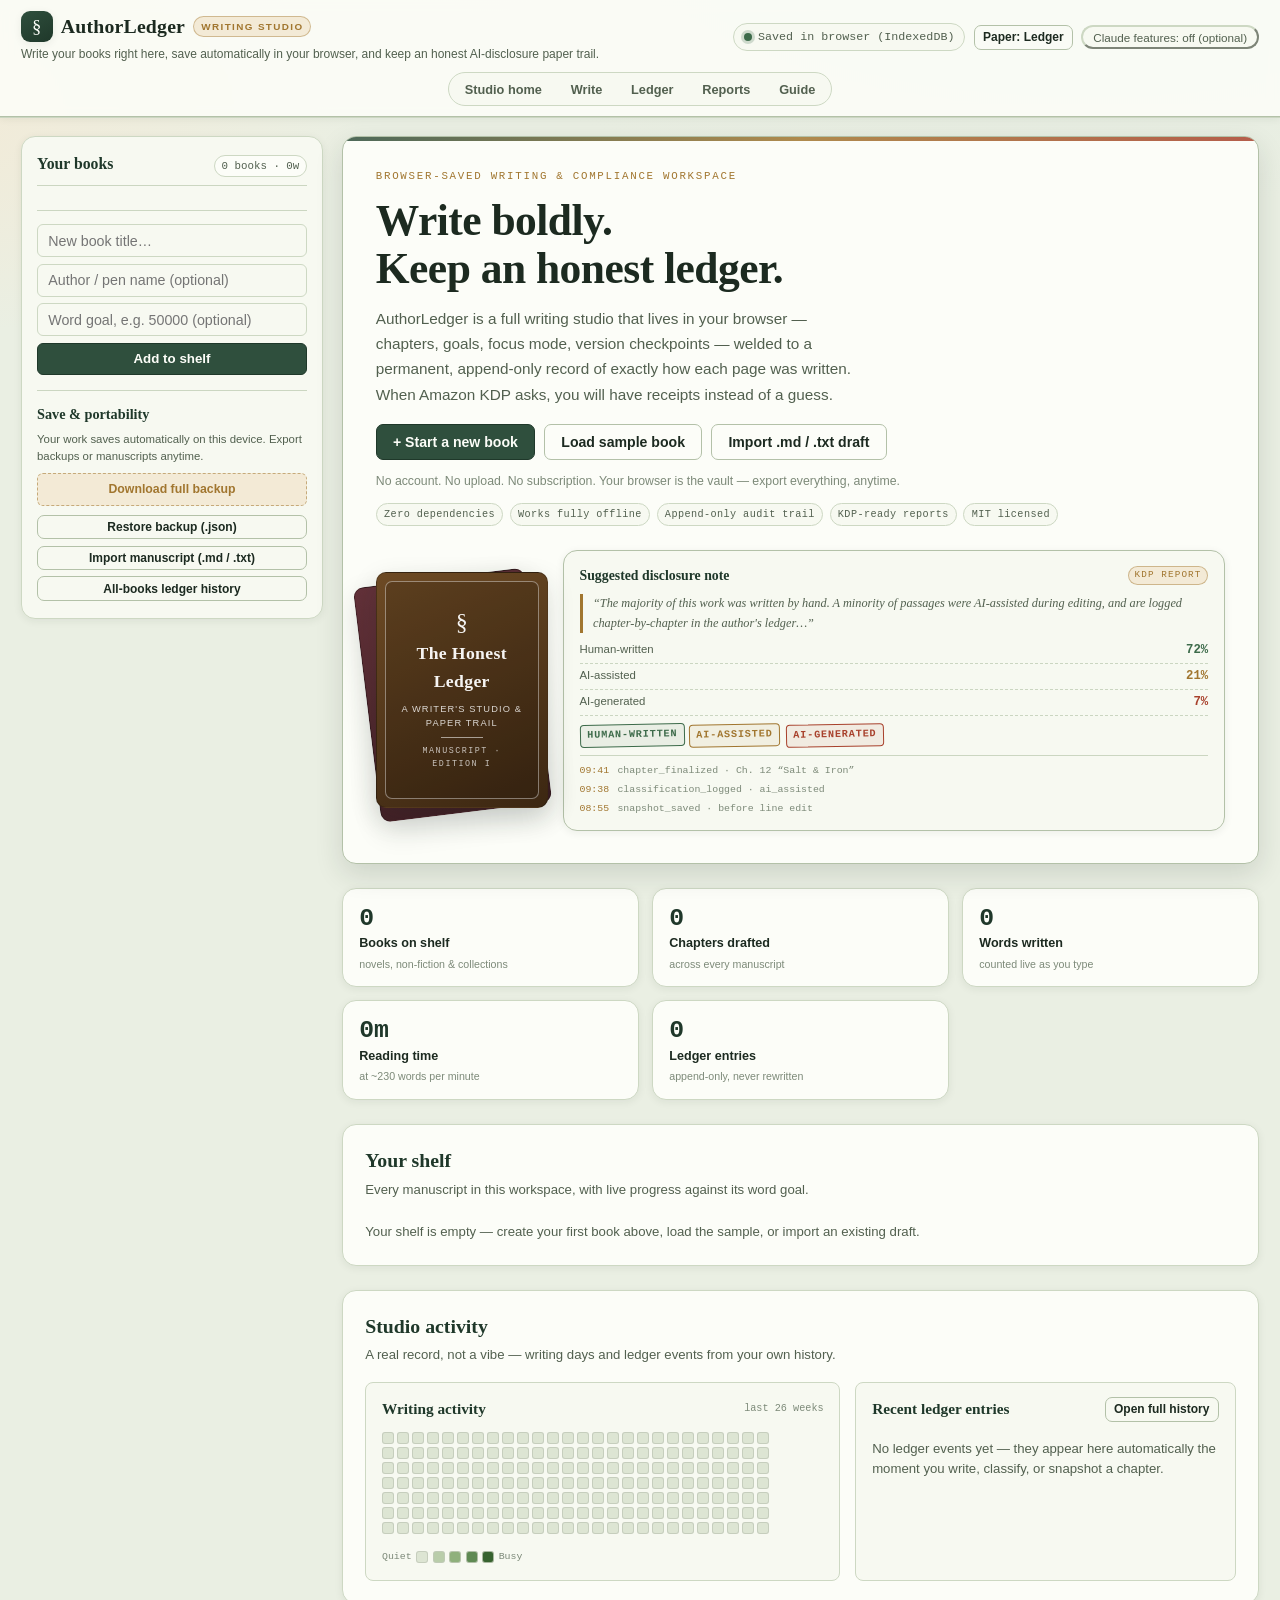
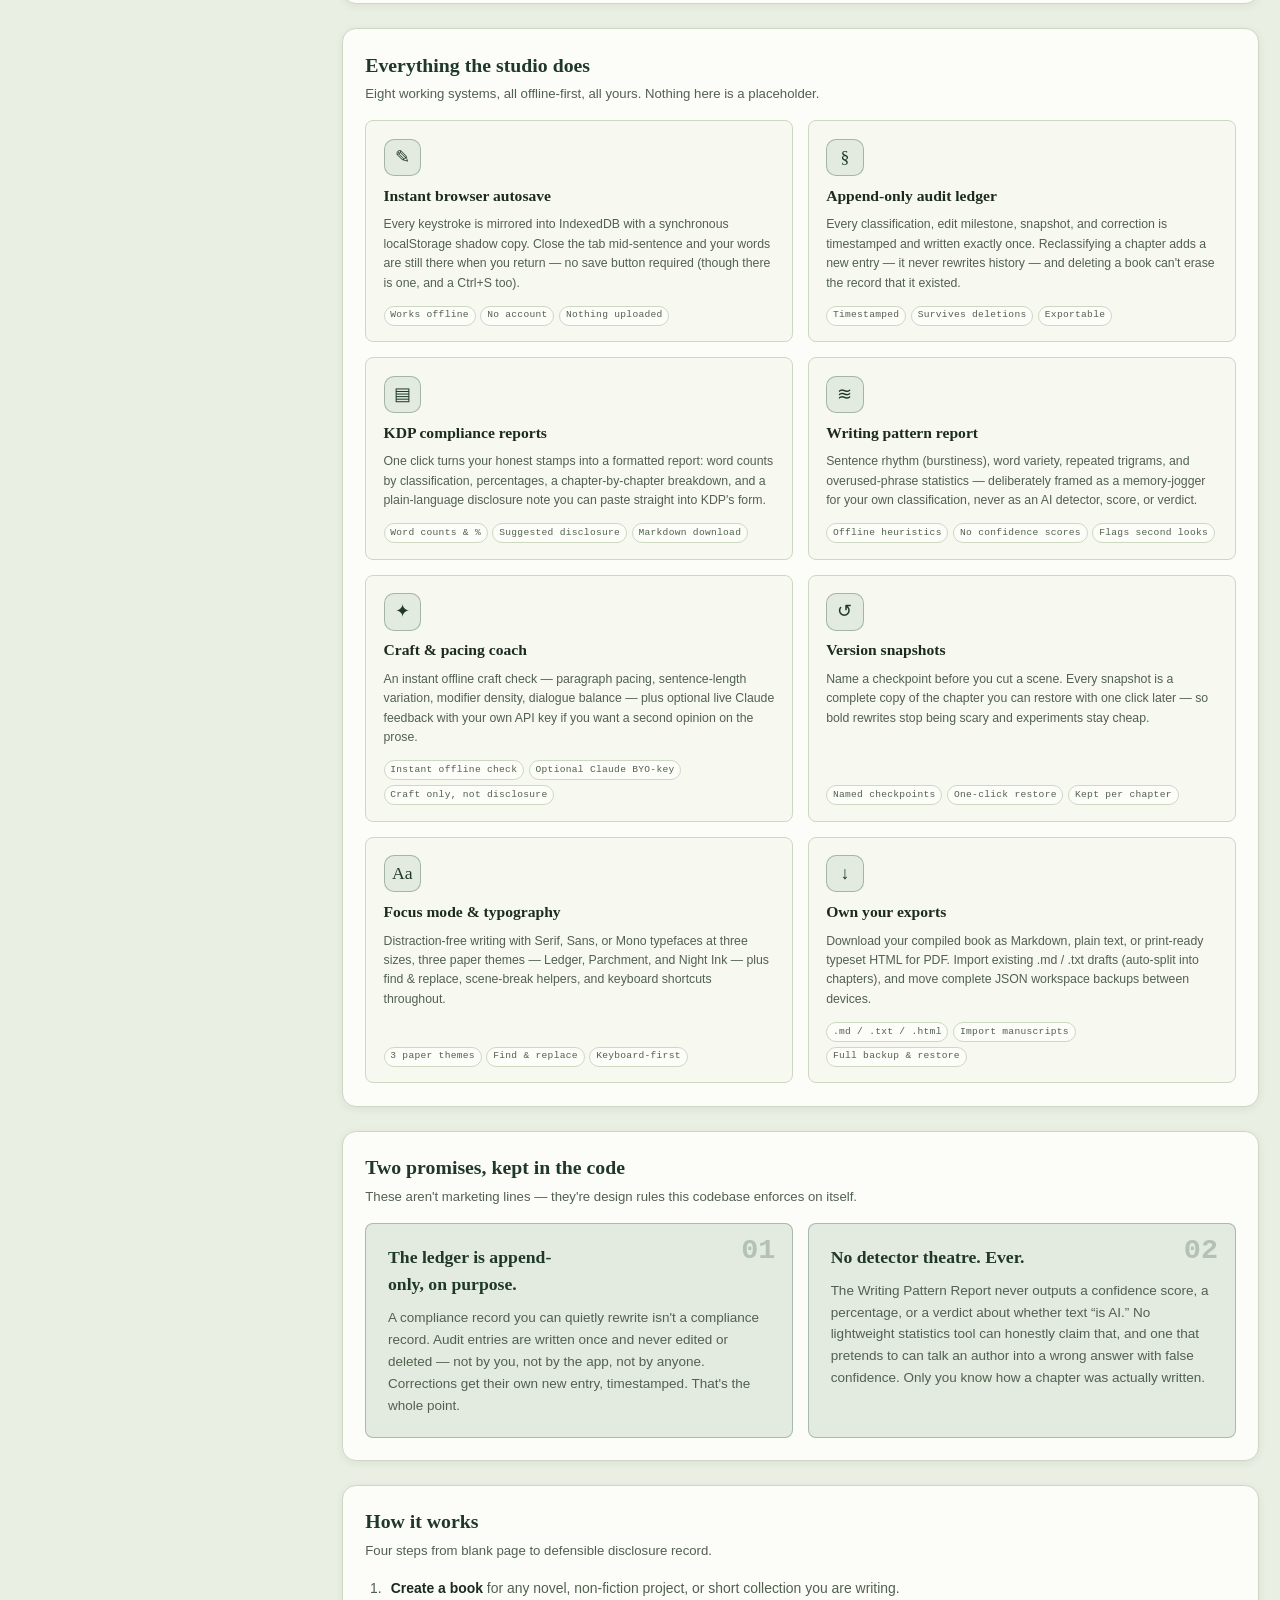
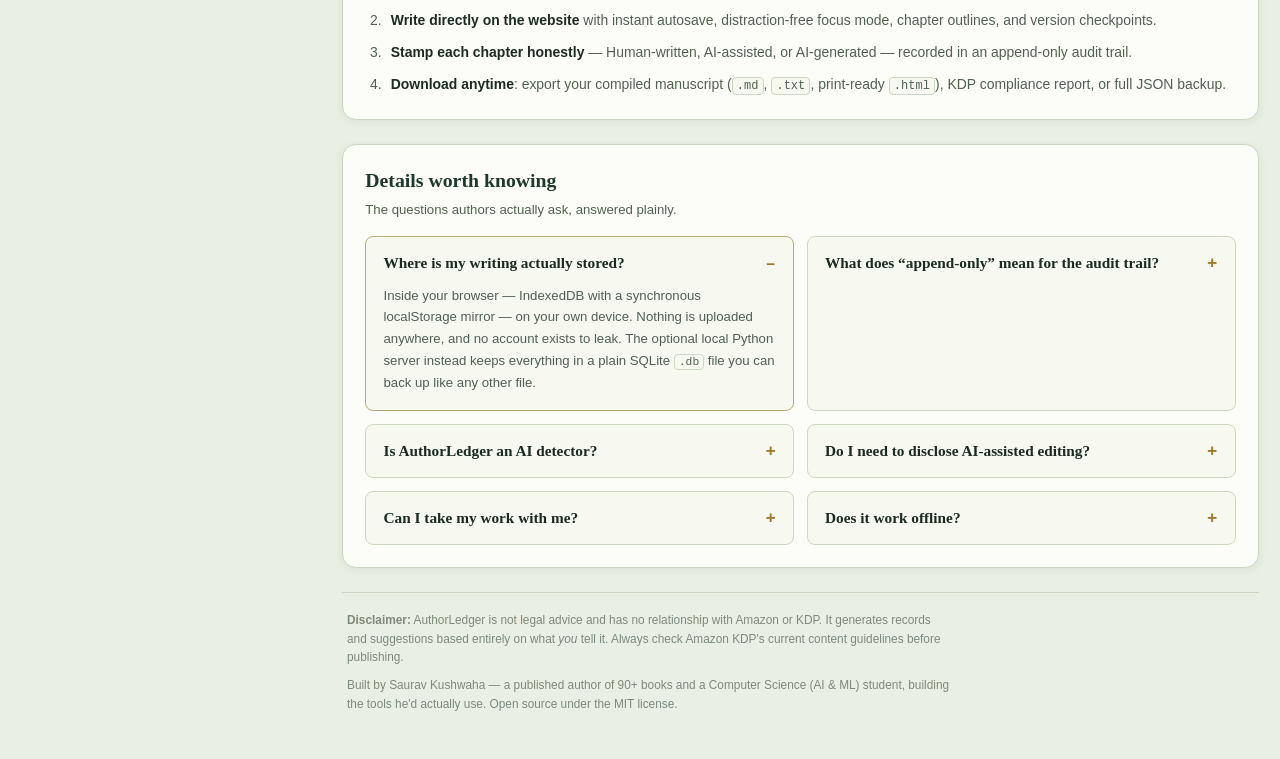
==== commit ef2db903: "Redesign web studio: rich studio dashboard, covers, activity heatmap, feature tour & FAQ - New studi" ====
--- a/web/index.html
+++ b/web/index.html
@@ -3,7 +3,7 @@
 <head>
 <meta charset="utf-8">
 <meta name="viewport" content="width=device-width, initial-scale=1">
-<meta name="description" content="AuthorLedger — Write your books in the browser, save automatically, and keep an honest append-only AI disclosure ledger and manuscript archive.">
+<meta name="description" content="AuthorLedger — a detailed writing studio and honest AI-disclosure ledger: write books in your browser, autosave locally, stamp each chapter's AI use, and export KDP compliance reports from an append-only audit trail.">
 <title>AuthorLedger — Writing Studio &amp; AI Disclosure Ledger</title>
 <link rel="stylesheet" href="style.css">
 </head>
@@ -18,6 +18,14 @@
     </div>
     <p class="tagline">Write your books right here, save automatically in your browser, and keep an honest AI-disclosure paper trail.</p>
   </div>
+
+  <nav class="header-nav" aria-label="Studio sections">
+    <button type="button" id="nav-home-btn" class="nav-btn">Studio home</button>
+    <button type="button" id="nav-write-btn" class="nav-btn">Write</button>
+    <button type="button" id="nav-ledger-btn" class="nav-btn">Ledger</button>
+    <button type="button" id="nav-reports-btn" class="nav-btn">Reports</button>
+    <button type="button" id="nav-guide-btn" class="nav-btn">Guide</button>
+  </nav>
 
   <div class="header-controls">
     <div id="storage-indicator" class="storage-indicator" title="All writing and audit history saves automatically in your browser.">
@@ -67,33 +75,316 @@
 
   <main class="desk" id="desk">
 
-    <!-- Empty / Welcome Desk -->
+    <!-- ============================ Studio Dashboard / Welcome Desk ==== -->
     <div class="empty-desk" id="empty-desk">
-      <p class="empty-eyebrow">BROWSER-SAVED WRITING &amp; COMPLIANCE WORKSPACE</p>
-      <h2 class="empty-headline">Your writing desk is ready.</h2>
-      <p class="empty-lede">Pick a book from the shelf, or start a new manuscript right in your browser — no install or account required.</p>
-
-      <ol class="onboarding-steps">
-        <li><strong>Create a book</strong> for any novel, non-fiction project, or short collection you are writing.</li>
-        <li><strong>Write directly on the website</strong> with instant autosave, distraction-free focus mode, chapter outlines, and version checkpoints.</li>
-        <li><strong>Stamp each chapter honestly</strong> — Human-written, AI-assisted, or AI-generated — recorded in an append-only audit trail.</li>
-        <li><strong>Download anytime</strong>: export your compiled manuscript (<code>.md</code>, <code>.txt</code>, print-ready <code>.html</code>), KDP compliance report, or full JSON backup.</li>
-      </ol>
-
-      <div class="empty-actions">
-        <button type="button" id="focus-new-book-btn" class="btn btn-primary">+ Start a new book</button>
-        <button type="button" id="load-sample-btn" class="btn btn-ghost">Load sample book</button>
-        <button type="button" id="empty-import-btn" class="btn btn-ghost">Import .md / .txt draft</button>
-      </div>
+
+      <section class="hero">
+        <div class="hero-copy">
+          <p class="empty-eyebrow">BROWSER-SAVED WRITING &amp; COMPLIANCE WORKSPACE</p>
+          <h2 class="empty-headline">Write boldly.<br>Keep an honest ledger.</h2>
+          <p class="empty-lede">AuthorLedger is a full writing studio that lives in your browser — chapters, goals, focus mode, version checkpoints — welded to a permanent, append-only record of exactly how each page was written. When Amazon KDP asks, you will have receipts instead of a guess.</p>
+          <div class="empty-actions">
+            <button type="button" id="focus-new-book-btn" class="btn btn-primary">+ Start a new book</button>
+            <button type="button" id="load-sample-btn" class="btn btn-ghost">Load sample book</button>
+            <button type="button" id="empty-import-btn" class="btn btn-ghost">Import .md / .txt draft</button>
+          </div>
+          <p class="hero-micro">No account. No upload. No subscription. Your browser is the vault — export everything, anytime.</p>
+          <ul class="hero-badges">
+            <li>Zero dependencies</li>
+            <li>Works fully offline</li>
+            <li>Append-only audit trail</li>
+            <li>KDP-ready reports</li>
+            <li>MIT licensed</li>
+          </ul>
+        </div>
+
+        <div class="hero-visual" aria-hidden="true">
+          <div class="hero-cover-stack">
+            <div class="hero-cover hero-cover-back cover-tone-3"></div>
+            <div class="hero-cover hero-cover-front cover-tone-1">
+              <div class="hero-cover-frame">
+                <span class="hero-cover-mark">§</span>
+                <span class="hero-cover-title">The Honest Ledger</span>
+                <span class="hero-cover-sub">a writer's studio &amp; paper trail</span>
+                <span class="hero-cover-rule"></span>
+                <span class="hero-cover-foot">MANUSCRIPT · EDITION I</span>
+              </div>
+            </div>
+          </div>
+          <div class="hero-report-card">
+            <div class="hero-report-head">
+              <span class="hero-report-title">Suggested disclosure note</span>
+              <span class="hero-report-tag">KDP report</span>
+            </div>
+            <p class="hero-report-quote">“The majority of this work was written by hand. A minority of passages were AI-assisted during editing, and are logged chapter-by-chapter in the author's ledger…”</p>
+            <div class="hero-report-rows">
+              <div class="hero-report-row"><span>Human-written</span><strong class="tone-human">72%</strong></div>
+              <div class="hero-report-row"><span>AI-assisted</span><strong class="tone-assisted">21%</strong></div>
+              <div class="hero-report-row"><span>AI-generated</span><strong class="tone-generated">7%</strong></div>
+            </div>
+            <div class="hero-stamp-row">
+              <span class="stamp stamp-human">Human-written</span>
+              <span class="stamp stamp-ai_assisted">AI-assisted</span>
+              <span class="stamp stamp-ai_generated">AI-generated</span>
+            </div>
+            <div class="hero-ticker">
+              <div class="hero-ticker-row"><span class="hero-ticker-time">09:41</span><span>chapter_finalized · Ch. 12 “Salt &amp; Iron”</span></div>
+              <div class="hero-ticker-row"><span class="hero-ticker-time">09:38</span><span>classification_logged · ai_assisted</span></div>
+              <div class="hero-ticker-row"><span class="hero-ticker-time">08:55</span><span>snapshot_saved · before line edit</span></div>
+            </div>
+          </div>
+        </div>
+      </section>
+
+      <section class="dash-stats" aria-label="Workspace statistics">
+        <div class="dash-stat-card">
+          <div class="dash-stat-value" id="dash-stat-books">0</div>
+          <div class="dash-stat-label">Books on shelf</div>
+          <div class="dash-stat-note">novels, non-fiction &amp; collections</div>
+        </div>
+        <div class="dash-stat-card">
+          <div class="dash-stat-value" id="dash-stat-chapters">0</div>
+          <div class="dash-stat-label">Chapters drafted</div>
+          <div class="dash-stat-note">across every manuscript</div>
+        </div>
+        <div class="dash-stat-card">
+          <div class="dash-stat-value" id="dash-stat-words">0</div>
+          <div class="dash-stat-label">Words written</div>
+          <div class="dash-stat-note">counted live as you type</div>
+        </div>
+        <div class="dash-stat-card">
+          <div class="dash-stat-value" id="dash-stat-readtime">0m</div>
+          <div class="dash-stat-label">Reading time</div>
+          <div class="dash-stat-note">at ~230 words per minute</div>
+        </div>
+        <div class="dash-stat-card">
+          <div class="dash-stat-value" id="dash-stat-ledger">0</div>
+          <div class="dash-stat-label">Ledger entries</div>
+          <div class="dash-stat-note">append-only, never rewritten</div>
+        </div>
+      </section>
+
+      <section class="dash-section" id="dash-shelf-section">
+        <div class="dash-section-head">
+          <h3 class="dash-section-title">Your shelf</h3>
+          <p class="dash-section-sub">Every manuscript in this workspace, with live progress against its word goal.</p>
+        </div>
+        <div class="dash-shelf" id="dash-shelf"></div>
+        <p class="dash-empty muted-note" id="dash-shelf-empty">Your shelf is empty — create your first book above, load the sample, or import an existing draft.</p>
+      </section>
+
+      <section class="dash-section">
+        <div class="dash-section-head">
+          <h3 class="dash-section-title">Studio activity</h3>
+          <p class="dash-section-sub">A real record, not a vibe — writing days and ledger events from your own history.</p>
+        </div>
+        <div class="dash-panels">
+          <div class="panel-card">
+            <div class="panel-card-head">
+              <h4>Writing activity</h4>
+              <span class="panel-card-note">last 26 weeks</span>
+            </div>
+            <div class="dash-heatmap" id="dash-heatmap" aria-label="Writing activity heatmap"></div>
+            <div class="heat-legend">
+              <span class="heat-legend-label">Quiet</span>
+              <span class="heat-cell heat-0"></span>
+              <span class="heat-cell heat-1"></span>
+              <span class="heat-cell heat-2"></span>
+              <span class="heat-cell heat-3"></span>
+              <span class="heat-cell heat-4"></span>
+              <span class="heat-legend-label">Busy</span>
+            </div>
+          </div>
+          <div class="panel-card">
+            <div class="panel-card-head">
+              <h4>Recent ledger entries</h4>
+              <button type="button" id="dash-ledger-btn" class="btn btn-ghost btn-compact">Open full history</button>
+            </div>
+            <ol class="dash-activity-feed" id="dash-activity-feed"></ol>
+            <p class="dash-empty muted-note" id="dash-feed-empty">No ledger events yet — they appear here automatically the moment you write, classify, or snapshot a chapter.</p>
+          </div>
+        </div>
+      </section>
+
+      <section class="dash-section" id="feature-tour">
+        <div class="dash-section-head">
+          <h3 class="dash-section-title">Everything the studio does</h3>
+          <p class="dash-section-sub">Eight working systems, all offline-first, all yours. Nothing here is a placeholder.</p>
+        </div>
+        <div class="feature-grid">
+          <article class="feature-card">
+            <div class="feature-icon" aria-hidden="true">✎</div>
+            <h4 class="feature-title">Instant browser autosave</h4>
+            <p class="feature-desc">Every keystroke is mirrored into IndexedDB with a synchronous localStorage shadow copy. Close the tab mid-sentence and your words are still there when you return — no save button required (though there is one, and a Ctrl+S too).</p>
+            <ul class="feature-tags">
+              <li>Works offline</li>
+              <li>No account</li>
+              <li>Nothing uploaded</li>
+            </ul>
+          </article>
+          <article class="feature-card">
+            <div class="feature-icon" aria-hidden="true">§</div>
+            <h4 class="feature-title">Append-only audit ledger</h4>
+            <p class="feature-desc">Every classification, edit milestone, snapshot, and correction is timestamped and written exactly once. Reclassifying a chapter adds a new entry — it never rewrites history — and deleting a book can't erase the record that it existed.</p>
+            <ul class="feature-tags">
+              <li>Timestamped</li>
+              <li>Survives deletions</li>
+              <li>Exportable</li>
+            </ul>
+          </article>
+          <article class="feature-card">
+            <div class="feature-icon" aria-hidden="true">▤</div>
+            <h4 class="feature-title">KDP compliance reports</h4>
+            <p class="feature-desc">One click turns your honest stamps into a formatted report: word counts by classification, percentages, a chapter-by-chapter breakdown, and a plain-language disclosure note you can paste straight into KDP's form.</p>
+            <ul class="feature-tags">
+              <li>Word counts &amp; %</li>
+              <li>Suggested disclosure</li>
+              <li>Markdown download</li>
+            </ul>
+          </article>
+          <article class="feature-card">
+            <div class="feature-icon" aria-hidden="true">≋</div>
+            <h4 class="feature-title">Writing pattern report</h4>
+            <p class="feature-desc">Sentence rhythm (burstiness), word variety, repeated trigrams, and overused-phrase statistics — deliberately framed as a memory-jogger for your own classification, never as an AI detector, score, or verdict.</p>
+            <ul class="feature-tags">
+              <li>Offline heuristics</li>
+              <li>No confidence scores</li>
+              <li>Flags second looks</li>
+            </ul>
+          </article>
+          <article class="feature-card">
+            <div class="feature-icon" aria-hidden="true">✦</div>
+            <h4 class="feature-title">Craft &amp; pacing coach</h4>
+            <p class="feature-desc">An instant offline craft check — paragraph pacing, sentence-length variation, modifier density, dialogue balance — plus optional live Claude feedback with your own API key if you want a second opinion on the prose.</p>
+            <ul class="feature-tags">
+              <li>Instant offline check</li>
+              <li>Optional Claude BYO-key</li>
+              <li>Craft only, not disclosure</li>
+            </ul>
+          </article>
+          <article class="feature-card">
+            <div class="feature-icon" aria-hidden="true">↺</div>
+            <h4 class="feature-title">Version snapshots</h4>
+            <p class="feature-desc">Name a checkpoint before you cut a scene. Every snapshot is a complete copy of the chapter you can restore with one click later — so bold rewrites stop being scary and experiments stay cheap.</p>
+            <ul class="feature-tags">
+              <li>Named checkpoints</li>
+              <li>One-click restore</li>
+              <li>Kept per chapter</li>
+            </ul>
+          </article>
+          <article class="feature-card">
+            <div class="feature-icon" aria-hidden="true">Aa</div>
+            <h4 class="feature-title">Focus mode &amp; typography</h4>
+            <p class="feature-desc">Distraction-free writing with Serif, Sans, or Mono typefaces at three sizes, three paper themes — Ledger, Parchment, and Night Ink — plus find &amp; replace, scene-break helpers, and keyboard shortcuts throughout.</p>
+            <ul class="feature-tags">
+              <li>3 paper themes</li>
+              <li>Find &amp; replace</li>
+              <li>Keyboard-first</li>
+            </ul>
+          </article>
+          <article class="feature-card">
+            <div class="feature-icon" aria-hidden="true">↓</div>
+            <h4 class="feature-title">Own your exports</h4>
+            <p class="feature-desc">Download your compiled book as Markdown, plain text, or print-ready typeset HTML for PDF. Import existing .md / .txt drafts (auto-split into chapters), and move complete JSON workspace backups between devices.</p>
+            <ul class="feature-tags">
+              <li>.md / .txt / .html</li>
+              <li>Import manuscripts</li>
+              <li>Full backup &amp; restore</li>
+            </ul>
+          </article>
+        </div>
+      </section>
+
+      <section class="dash-section">
+        <div class="dash-section-head">
+          <h3 class="dash-section-title">Two promises, kept in the code</h3>
+          <p class="dash-section-sub">These aren't marketing lines — they're design rules this codebase enforces on itself.</p>
+        </div>
+        <div class="principles-grid">
+          <article class="principle-card">
+            <div class="principle-num">01</div>
+            <h4 class="principle-title">The ledger is append-only, on purpose.</h4>
+            <p class="principle-desc">A compliance record you can quietly rewrite isn't a compliance record. Audit entries are written once and never edited or deleted — not by you, not by the app, not by anyone. Corrections get their own new entry, timestamped. That's the whole point.</p>
+          </article>
+          <article class="principle-card">
+            <div class="principle-num">02</div>
+            <h4 class="principle-title">No detector theatre. Ever.</h4>
+            <p class="principle-desc">The Writing Pattern Report never outputs a confidence score, a percentage, or a verdict about whether text “is AI.” No lightweight statistics tool can honestly claim that, and one that pretends to can talk an author into a wrong answer with false confidence. Only you know how a chapter was actually written.</p>
+          </article>
+        </div>
+      </section>
+
+      <section class="dash-section">
+        <div class="dash-section-head">
+          <h3 class="dash-section-title">How it works</h3>
+          <p class="dash-section-sub">Four steps from blank page to defensible disclosure record.</p>
+        </div>
+        <ol class="onboarding-steps">
+          <li><strong>Create a book</strong> for any novel, non-fiction project, or short collection you are writing.</li>
+          <li><strong>Write directly on the website</strong> with instant autosave, distraction-free focus mode, chapter outlines, and version checkpoints.</li>
+          <li><strong>Stamp each chapter honestly</strong> — Human-written, AI-assisted, or AI-generated — recorded in an append-only audit trail.</li>
+          <li><strong>Download anytime</strong>: export your compiled manuscript (<code>.md</code>, <code>.txt</code>, print-ready <code>.html</code>), KDP compliance report, or full JSON backup.</li>
+        </ol>
+      </section>
+
+      <section class="dash-section" id="guide-faq">
+        <div class="dash-section-head">
+          <h3 class="dash-section-title">Details worth knowing</h3>
+          <p class="dash-section-sub">The questions authors actually ask, answered plainly.</p>
+        </div>
+        <div class="faq-grid">
+          <details class="faq-item" open>
+            <summary class="faq-q">Where is my writing actually stored?</summary>
+            <p class="faq-a">Inside your browser — IndexedDB with a synchronous localStorage mirror — on your own device. Nothing is uploaded anywhere, and no account exists to leak. The optional local Python server instead keeps everything in a plain SQLite <code>.db</code> file you can back up like any other file.</p>
+          </details>
+          <details class="faq-item">
+            <summary class="faq-q">What does “append-only” mean for the audit trail?</summary>
+            <p class="faq-a">Entries are written once and never modified or deleted. Reclassifying a chapter adds a new entry rather than changing the old one; deleting a chapter or an entire book leaves the record that it existed. That's what makes it an honest paper trail instead of a mood board.</p>
+          </details>
+          <details class="faq-item">
+            <summary class="faq-q">Is AuthorLedger an AI detector?</summary>
+            <p class="faq-a">No — and it deliberately refuses to pretend to be one. The Writing Pattern Report shows plain statistics (sentence rhythm, word variety, repeated phrases) to help you remember how a chapter was written. It never outputs a probability or a verdict. Only you can classify your work honestly.</p>
+          </details>
+          <details class="faq-item">
+            <summary class="faq-q">Do I need to disclose AI-assisted editing?</summary>
+            <p class="faq-a">Amazon KDP's policy requires disclosing AI-generated text, images, or translations; ordinary AI-assisted work like brainstorming or grammar-checking your own writing does not currently require disclosure. Policies change, and Amazon reviews back-catalogues too — always check KDP's current guidelines. AuthorLedger keeps the record either way, so you can answer confidently.</p>
+          </details>
+          <details class="faq-item">
+            <summary class="faq-q">Can I take my work with me?</summary>
+            <p class="faq-a">Always. Export your compiled book as Markdown, plain text, or print-ready HTML; download individual chapters as <code>.md</code>; and export or restore complete JSON backups of the whole workspace. There is no lock-in and no proprietary format — your words are yours.</p>
+          </details>
+          <details class="faq-item">
+            <summary class="faq-q">Does it work offline?</summary>
+            <p class="faq-a">Yes. Once the page has loaded, writing, autosave, pattern reports, craft checks, compliance reports, snapshots, and exports all run with the network switched off. Only the optional Claude feedback needs a connection — and your own API key.</p>
+          </details>
+        </div>
+      </section>
+
+      <footer class="desk-footer">
+        <p class="footer-note"><strong>Disclaimer:</strong> AuthorLedger is not legal advice and has no relationship with Amazon or KDP. It generates records and suggestions based entirely on what <em>you</em> tell it. Always check Amazon KDP's current content guidelines before publishing.</p>
+        <p class="footer-note">Built by Saurav Kushwaha — a published author of 90+ books and a Computer Science (AI &amp; ML) student, building the tools he'd actually use. Open source under the MIT license.</p>
+      </footer>
     </div>
 
     <!-- Book Overview Desk -->
     <div class="book-view" id="book-view" hidden>
       <div class="book-view-header">
+        <div class="book-cover-lg cover-tone-0" id="book-cover" aria-hidden="true">
+          <span class="book-cover-mark">§</span>
+          <span class="book-cover-initials" id="book-cover-initials">BK</span>
+        </div>
         <div class="book-title-group">
+          <p class="book-view-eyebrow">MANUSCRIPT</p>
           <h2 id="book-title"></h2>
           <p id="book-byline" class="book-byline" hidden></p>
           <p id="book-note-display" class="book-note-display" hidden></p>
+          <div class="book-meta-chips">
+            <span class="meta-chip"><strong id="book-stat-chapters">0</strong> chapters</span>
+            <span class="meta-chip"><strong id="book-stat-words">0</strong> words</span>
+            <span class="meta-chip"><strong id="book-stat-avg">0</strong> avg / chapter</span>
+            <span class="meta-chip"><strong id="book-stat-readtime">0m</strong> read</span>
+            <span class="meta-chip">touched <strong id="book-stat-updated">—</strong></span>
+          </div>
         </div>
         <div class="book-actions">
           <button type="button" id="quick-write-btn" class="btn btn-primary">+ Write chapter</button>
--- a/web/style.css
+++ b/web/style.css
@@ -4,68 +4,115 @@
    Visual design notes:
    Built around the feel of a real literary desk and account book:
    calm ledger-paper green (with optional Warm Parchment and Night Ink
-   reading/writing themes), deep forest-green rules, rubber-stamp red/
-   brass/emerald classification stamps, serif prose & headings, and
-   monospace telemetry so figures and audit timestamps stay aligned.
+   reading/writing themes), deep forest-green rules, brass/gold accents,
+   rubber-stamp red/brass/emerald classification stamps, serif prose &
+   headings, and monospace telemetry so figures and audit timestamps
+   stay aligned. Studio dashboard, shelf, manuscript views, chapter
+   studio, and modals all share one design-token system.
    ------------------------------------------------------------------- */
+
+/* ---------- design tokens: themes ---------- */
 
 :root,
 html[data-theme="ledger"] {
-  --paper: #eef2e8;
-  --paper-raised: #f8faf4;
-  --paper-sheet: #fcfdf9;
+  --paper: #eaefe3;
+  --paper-deep: #e2e8d7;
+  --paper-raised: #f7f9f1;
+  --paper-sheet: #fcfdf8;
+  --card: #fbfcf6;
   --rule: #cbd6c1;
-  --ink: #1e2b22;
+  --ink: #1c2a20;
   --ink-soft: #52604f;
+  --ink-faint: #7d8a79;
   --ledger-green: #2f4f3d;
   --ledger-green-dark: #1f382a;
+  --ledger-green-soft: #e3ebe0;
+  --accent-gold: #a1762f;
+  --accent-gold-soft: #f3ead6;
   --stamp-red: #a8412c;
   --stamp-amber: #a1762f;
   --stamp-green: #3d6b4a;
   --border: #cdd8c3;
-  --shadow: 0 2px 8px rgba(30, 43, 34, 0.06);
-  --backdrop: rgba(24, 36, 28, 0.42);
+  --border-strong: #b3c1a8;
+  --shadow: 0 2px 8px rgba(30, 43, 34, 0.07);
+  --shadow-lift: 0 10px 28px rgba(30, 43, 34, 0.14);
+  --backdrop: rgba(24, 36, 28, 0.46);
+  --heat-0: #dde5d3;
+  --heat-1: #b9cdaa;
+  --heat-2: #8fb07c;
+  --heat-3: #5f8a53;
+  --heat-4: #37632f;
 }
 
 html[data-theme="parchment"] {
-  --paper: #f3ede0;
+  --paper: #f2ebdc;
+  --paper-deep: #eae1cd;
   --paper-raised: #faf6ec;
   --paper-sheet: #fffdf7;
+  --card: #fdfaf1;
   --rule: #dcd2be;
   --ink: #2a231c;
   --ink-soft: #665b4d;
+  --ink-faint: #948674;
   --ledger-green: #5a422b;
   --ledger-green-dark: #3f2d1c;
+  --ledger-green-soft: #efe6d4;
+  --accent-gold: #9b6b21;
+  --accent-gold-soft: #f5e9cd;
   --stamp-red: #a63d2b;
   --stamp-amber: #9b6b21;
   --stamp-green: #3a6847;
   --border: #ded4c1;
-  --shadow: 0 2px 8px rgba(42, 35, 28, 0.07);
-  --backdrop: rgba(35, 28, 20, 0.45);
+  --border-strong: #c9bda3;
+  --shadow: 0 2px 8px rgba(42, 35, 28, 0.08);
+  --shadow-lift: 0 10px 28px rgba(42, 35, 28, 0.16);
+  --backdrop: rgba(35, 28, 20, 0.48);
+  --heat-0: #e9dfc8;
+  --heat-1: #d8c294;
+  --heat-2: #c2a063;
+  --heat-3: #a47c3a;
+  --heat-4: #7c5a22;
 }
 
 html[data-theme="night"] {
-  --paper: #161f1a;
-  --paper-raised: #1e2a23;
-  --paper-sheet: #223028;
+  --paper: #141d18;
+  --paper-deep: #101812;
+  --paper-raised: #1c2821;
+  --paper-sheet: #212e26;
+  --card: #1f2b23;
   --rule: #2e3e34;
-  --ink: #e7ede6;
+  --ink: #e9efe7;
   --ink-soft: #9fb0a2;
+  --ink-faint: #74856f;
   --ledger-green: #4e8064;
   --ledger-green-dark: #7db393;
+  --ledger-green-soft: #22302a;
+  --accent-gold: #c9a253;
+  --accent-gold-soft: #2c2617;
   --stamp-red: #e0765e;
   --stamp-amber: #deb05b;
   --stamp-green: #72ba87;
-  --border: #324439;
-  --shadow: 0 4px 16px rgba(0, 0, 0, 0.28);
-  --backdrop: rgba(8, 12, 10, 0.68);
+  --border: #31423a;
+  --border-strong: #3f5548;
+  --shadow: 0 4px 16px rgba(0, 0, 0, 0.32);
+  --shadow-lift: 0 14px 34px rgba(0, 0, 0, 0.5);
+  --backdrop: rgba(8, 12, 10, 0.7);
+  --heat-0: #22302a;
+  --heat-1: #2d4434;
+  --heat-2: #3c5f45;
+  --heat-3: #52805b;
+  --heat-4: #74ad7d;
 }
 
 :root {
   --font-display: Georgia, 'Iowan Old Style', 'Palatino Linotype', 'Book Antiqua', serif;
   --font-body: -apple-system, BlinkMacSystemFont, 'Segoe UI', Roboto, Helvetica, Arial, sans-serif;
   --font-mono: 'SF Mono', SFMono-Regular, Consolas, 'Liberation Mono', Menlo, monospace;
-}
+  --radius: 8px;
+  --radius-lg: 14px;
+}
+
+/* ---------- base ---------- */
 
 * { box-sizing: border-box; }
 
@@ -75,6 +122,10 @@
   margin: 0;
   padding: 0;
   background: var(--paper);
+  background-image:
+    radial-gradient(1200px 500px at 85% -10%, var(--ledger-green-soft), transparent 60%),
+    radial-gradient(900px 420px at -10% 12%, var(--accent-gold-soft), transparent 55%);
+  background-attachment: fixed;
   color: var(--ink);
   font-family: var(--font-body);
   font-size: 15px;
@@ -97,8 +148,14 @@
   color: var(--ink);
   background: var(--paper-raised);
   border: 1px solid var(--border);
-  border-radius: 4px;
+  border-radius: 6px;
   padding: 0.52em 0.72em;
+}
+
+input:focus, select:focus, textarea:focus {
+  outline: none;
+  border-color: var(--ledger-green);
+  box-shadow: 0 0 0 3px var(--ledger-green-soft);
 }
 
 textarea {
@@ -112,66 +169,122 @@
   font-size: 0.86em;
   background: var(--paper-raised);
   padding: 0.1em 0.35em;
-  border-radius: 3px;
-  border: 1px solid var(--border);
+  border-radius: 4px;
+  border: 1px solid var(--border);
+}
+
+::selection {
+  background: var(--accent-gold-soft);
+  color: var(--ink);
 }
 
 /* ---------- header ---------- */
 
 .app-header {
-  padding: 1.15rem 2rem 0.95rem;
-  border-bottom: 2px solid var(--ledger-green);
+  position: sticky;
+  top: 0;
+  z-index: 40;
+  display: grid;
+  grid-template-columns: minmax(0, 1fr) auto;
+  grid-template-areas:
+    "brand controls"
+    "nav nav";
+  align-items: center;
+  gap: 0.55rem 1rem;
+  padding: 0.7rem 1.4rem 0.65rem;
+  background: color-mix(in srgb, var(--paper-sheet) 88%, transparent);
+  border-bottom: 1px solid var(--border-strong);
+  box-shadow: 0 1px 0 var(--rule), var(--shadow);
+  backdrop-filter: blur(6px);
+}
+
+.header-brand-block { grid-area: brand; min-width: 0; }
+
+.wordmark {
+  display: flex;
+  align-items: center;
+  gap: 0.55rem;
+}
+
+.wordmark-mark {
+  display: inline-flex;
+  align-items: center;
+  justify-content: center;
+  width: 2.1rem;
+  height: 2.1rem;
+  border-radius: 9px;
+  background: linear-gradient(150deg, var(--ledger-green), var(--ledger-green-dark));
+  color: var(--paper-sheet);
+  font-family: var(--font-display);
+  font-size: 1.25rem;
+  box-shadow: var(--shadow);
+}
+
+.app-header h1 {
+  margin: 0;
+  font-family: var(--font-display);
+  font-size: 1.32rem;
+  letter-spacing: 0.01em;
+  color: var(--ink);
+}
+
+.studio-pill {
+  font-size: 0.66rem;
+  font-weight: 700;
+  letter-spacing: 0.14em;
+  text-transform: uppercase;
+  color: var(--accent-gold);
+  background: var(--accent-gold-soft);
+  border: 1px solid color-mix(in srgb, var(--accent-gold) 42%, transparent);
+  border-radius: 999px;
+  padding: 0.18em 0.7em;
+  white-space: nowrap;
+}
+
+.tagline {
+  margin: 0.22rem 0 0;
+  font-size: 0.8rem;
+  color: var(--ink-soft);
+  overflow: hidden;
+  text-overflow: ellipsis;
+  white-space: nowrap;
+}
+
+.header-nav {
+  grid-area: nav;
+  display: flex;
+  justify-content: center;
+  gap: 0.3rem;
+  padding: 0.22rem;
   background: var(--paper-raised);
-  display: flex;
-  justify-content: space-between;
-  align-items: center;
-  gap: 1.25rem;
-  flex-wrap: wrap;
-}
-
-.wordmark {
-  display: flex;
-  align-items: baseline;
-  gap: 0.5rem;
-  flex-wrap: wrap;
-}
-
-.wordmark-mark {
-  font-family: var(--font-display);
-  font-size: 1.65rem;
-  color: var(--stamp-red);
-}
-
-.app-header h1 {
-  font-family: var(--font-display);
-  font-size: 1.58rem;
-  margin: 0;
+  border: 1px solid var(--border);
+  border-radius: 999px;
+  justify-self: center;
+  width: fit-content;
+  max-width: 100%;
+}
+
+.nav-btn {
+  border: none;
+  background: transparent;
+  color: var(--ink-soft);
+  font-size: 0.85rem;
+  font-weight: 600;
+  padding: 0.42em 0.95em;
+  border-radius: 999px;
+  transition: background 0.15s ease, color 0.15s ease;
+}
+
+.nav-btn:hover {
+  background: var(--ledger-green-soft);
   color: var(--ledger-green-dark);
-  letter-spacing: 0.01em;
-}
-
-.studio-pill {
-  font-family: var(--font-mono);
-  font-size: 0.68rem;
-  text-transform: uppercase;
-  letter-spacing: 0.08em;
-  color: var(--stamp-green);
-  border: 1px solid var(--border);
-  background: var(--paper);
-  padding: 0.16rem 0.52rem;
-  border-radius: 999px;
-  align-self: center;
-}
-
-.tagline {
-  margin: 0.18rem 0 0;
-  color: var(--ink-soft);
-  font-size: 0.9rem;
 }
 
 .header-controls {
-  display: flex;
-  align-items: center;
+  grid-area: controls;
+  display: flex;
+  align-items: center;
+  justify-content: flex-end;
   gap: 0.55rem;
   flex-wrap: wrap;
 }
@@ -179,37 +292,41 @@
 .storage-indicator {
   display: inline-flex;
   align-items: center;
-  gap: 0.45rem;
-  font-family: var(--font-mono);
-  font-size: 0.74rem;
-  color: var(--ink-soft);
-  background: var(--paper);
+  gap: 0.42rem;
+  font-size: 0.78rem;
+  font-family: var(--font-mono);
+  color: var(--ink-soft);
+  background: var(--paper-raised);
   border: 1px solid var(--border);
   border-radius: 999px;
-  padding: 0.3rem 0.75rem;
+  padding: 0.32em 0.85em;
   white-space: nowrap;
 }
 
 .status-dot {
-  width: 7px;
-  height: 7px;
+  width: 8px;
+  height: 8px;
   border-radius: 50%;
   background: var(--stamp-green);
-  display: inline-block;
+  box-shadow: 0 0 0 3px color-mix(in srgb, var(--stamp-green) 22%, transparent);
 }
 
 .storage-indicator.saving .status-dot {
   background: var(--stamp-amber);
+  box-shadow: 0 0 0 3px color-mix(in srgb, var(--stamp-amber) 25%, transparent);
+  animation: pulse-dot 1s ease infinite;
+}
+
+@keyframes pulse-dot {
+  50% { transform: scale(0.7); opacity: 0.6; }
 }
 
 .llm-indicator {
-  font-size: 0.76rem;
-  color: var(--ink-soft);
-  border: 1px solid var(--border);
+  font-size: 0.78rem;
   border-radius: 999px;
-  padding: 0.32rem 0.78rem;
-  background: var(--paper);
-  white-space: nowrap;
+  padding: 0.32em 0.85em;
+  background: var(--paper-raised);
+  transition: border-color 0.15s ease, color 0.15s ease;
 }
 .llm-indicator:hover { border-color: var(--ledger-green); }
 .llm-indicator.on { border-color: var(--stamp-green); color: var(--stamp-green); }
@@ -219,417 +336,1280 @@
 
 .app-body {
   display: grid;
-  grid-template-columns: 278px 1fr;
-  min-height: calc(100vh - 88px);
+  grid-template-columns: 302px minmax(0, 1fr);
+  gap: 1.25rem;
+  max-width: 1560px;
+  margin: 0 auto;
+  padding: 1.25rem 1.4rem 3rem;
 }
 
 .shelf {
-  border-right: 1px solid var(--border);
-  padding: 1.35rem 1.2rem 2rem;
-  background: var(--paper);
-  display: flex;
-  flex-direction: column;
+  position: sticky;
+  top: 5.2rem;
+  align-self: start;
+  max-height: calc(100vh - 6.4rem);
+  overflow-y: auto;
+  background: var(--paper-raised);
+  border: 1px solid var(--border);
+  border-radius: var(--radius-lg);
+  box-shadow: var(--shadow);
+  padding: 1rem 1rem 1.15rem;
 }
 
 .shelf-header-row {
   display: flex;
+  align-items: baseline;
   justify-content: space-between;
-  align-items: baseline;
-  margin-bottom: 0.75rem;
+  gap: 0.5rem;
+  border-bottom: 1px solid var(--rule);
+  padding-bottom: 0.55rem;
+  margin-bottom: 0.7rem;
 }
 
 .shelf-heading {
-  font-family: var(--font-display);
-  font-size: 1.02rem;
+  margin: 0;
+  font-family: var(--font-display);
+  font-size: 1.05rem;
   color: var(--ledger-green-dark);
-  margin: 0;
-  font-weight: 600;
 }
 
 .shelf-summary {
   font-family: var(--font-mono);
   font-size: 0.72rem;
   color: var(--ink-soft);
+  background: var(--paper-sheet);
+  border: 1px solid var(--border);
+  border-radius: 999px;
+  padding: 0.14em 0.62em;
+  white-space: nowrap;
 }
 
 .book-list {
   list-style: none;
-  margin: 0 0 1.15rem;
+  margin: 0 0 0.9rem;
   padding: 0;
+  display: flex;
+  flex-direction: column;
+  gap: 0.42rem;
 }
 
 .book-list li {
-  border-left: 3px solid transparent;
-  padding: 0.55rem 0.65rem;
-  border-radius: 3px;
+  display: grid;
+  grid-template-columns: 38px minmax(0, 1fr);
+  gap: 0.6rem;
+  align-items: center;
+  border: 1px solid transparent;
+  border-radius: var(--radius);
+  padding: 0.44rem 0.55rem;
   cursor: pointer;
+  transition: background 0.15s ease, border-color 0.15s ease, transform 0.15s ease;
+}
+
+.book-list li:hover {
+  background: var(--paper-sheet);
+  border-color: var(--border);
+  transform: translateX(2px);
+}
+
+.book-list li.active {
+  background: var(--ledger-green-soft);
+  border-color: var(--ledger-green);
+}
+
+.book-item-cover {
+  display: inline-flex;
+  align-items: center;
+  justify-content: center;
+  width: 38px;
+  height: 50px;
+  border-radius: 5px;
+  font-family: var(--font-display);
+  font-size: 0.78rem;
+  font-weight: 700;
+  color: rgba(255, 255, 255, 0.92);
+  letter-spacing: 0.04em;
+  box-shadow: var(--shadow);
+  border: 1px solid rgba(0, 0, 0, 0.18);
+}
+
+.book-item-main { min-width: 0; }
+
+.book-item-title {
+  display: block;
+  font-size: 0.84rem;
+  font-weight: 650;
   color: var(--ink);
-  margin-bottom: 0.22rem;
-  display: flex;
-  flex-direction: column;
-  gap: 0.12rem;
-}
-
-.book-list li:hover { background: var(--paper-raised); }
-
-.book-list li.active {
-  border-left-color: var(--stamp-red);
-  background: var(--paper-raised);
-  box-shadow: var(--shadow);
-}
-
-.book-item-title {
-  font-weight: 600;
-  font-size: 0.92rem;
-  word-break: break-word;
+  overflow: hidden;
+  text-overflow: ellipsis;
+  white-space: nowrap;
 }
 
 .book-item-meta {
-  font-family: var(--font-mono);
-  font-size: 0.71rem;
-  color: var(--ink-soft);
+  display: block;
+  font-family: var(--font-mono);
+  font-size: 0.68rem;
+  color: var(--ink-soft);
+}
+
+.book-item-progress {
+  display: block;
+  width: 100%;
+  height: 4px;
+  margin-top: 0.28rem;
+  border-radius: 999px;
+  overflow: hidden;
+  appearance: none;
+  border: none;
+  background: var(--border);
+}
+
+.book-item-progress::-webkit-progress-bar {
+  background: var(--border);
+  border-radius: 999px;
+}
+.book-item-progress::-webkit-progress-value {
+  background: linear-gradient(90deg, var(--ledger-green), var(--accent-gold));
+  border-radius: 999px;
+}
+.book-item-progress::-moz-progress-bar {
+  background: linear-gradient(90deg, var(--ledger-green), var(--accent-gold));
+  border-radius: 999px;
 }
 
 .new-book-form {
   display: flex;
   flex-direction: column;
   gap: 0.45rem;
-  padding-bottom: 1.15rem;
-  border-bottom: 1px solid var(--border);
+  border-top: 1px solid var(--rule);
+  padding-top: 0.85rem;
 }
 
 .new-book-extra {
   display: flex;
   flex-direction: column;
-  gap: 0.4rem;
-}
-
-.new-book-extra input {
-  font-size: 0.84rem;
-  padding: 0.44em 0.65em;
-}
+  gap: 0.45rem;
+}
+
+.new-book-extra input { width: 100%; }
 
 .new-book-form button {
   background: var(--ledger-green);
-  color: #f8faf4;
-  border: none;
-  border-radius: 4px;
-  padding: 0.55em 0.8em;
-  font-weight: 600;
-}
-.new-book-form button:hover { background: var(--ledger-green-dark); }
+  color: var(--paper-sheet);
+  border: 1px solid var(--ledger-green-dark);
+  border-radius: 6px;
+  padding: 0.55em 1em;
+  font-weight: 650;
+  transition: filter 0.15s ease;
+}
+
+.new-book-form button:hover { filter: brightness(1.08); }
 
 .shelf-archive {
-  margin-top: 1.1rem;
+  margin-top: 1rem;
+  border-top: 1px solid var(--rule);
+  padding-top: 0.85rem;
 }
 
 .shelf-subheading {
-  font-family: var(--font-display);
-  font-size: 0.9rem;
-  font-weight: 600;
+  margin: 0 0 0.35rem;
+  font-family: var(--font-display);
+  font-size: 0.95rem;
   color: var(--ledger-green-dark);
-  margin: 0 0 0.25rem;
 }
 
 .shelf-note {
-  font-size: 0.78rem;
-  color: var(--ink-soft);
-  margin: 0 0 0.65rem;
-  line-height: 1.45;
+  margin: 0 0 0.55rem;
+  font-size: 0.76rem;
+  color: var(--ink-soft);
+  line-height: 1.5;
 }
 
 .backup-link {
   display: block;
   text-align: center;
-  font-size: 0.83rem;
+  background: var(--accent-gold-soft);
+  color: var(--accent-gold);
+  border: 1px dashed color-mix(in srgb, var(--accent-gold) 55%, transparent);
+  border-radius: 6px;
+  padding: 0.5em 0.8em;
+  font-size: 0.82rem;
+  font-weight: 650;
+  text-decoration: none;
+  transition: background 0.15s ease, transform 0.15s ease;
+}
+
+.backup-link:hover {
+  background: color-mix(in srgb, var(--accent-gold-soft) 70%, var(--accent-gold) 12%);
+  transform: translateY(-1px);
+}
+
+.shelf-tool-buttons {
+  display: flex;
+  flex-direction: column;
+  gap: 0.42rem;
+  margin-top: 0.55rem;
+}
+
+.desk { min-width: 0; }
+
+/* ---------- buttons ---------- */
+
+.btn {
+  display: inline-flex;
+  align-items: center;
+  justify-content: center;
+  gap: 0.35em;
+  background: var(--paper-raised);
+  color: var(--ink);
+  border: 1px solid var(--border-strong);
+  border-radius: 7px;
+  padding: 0.5em 0.95em;
+  font-size: 0.88rem;
   font-weight: 600;
-  color: var(--ledger-green-dark);
-  background: var(--paper-raised);
-  border: 1px solid var(--border);
-  border-radius: 4px;
-  padding: 0.48rem 0.65rem;
   text-decoration: none;
-  margin-bottom: 0.45rem;
-}
-.backup-link:hover {
+  transition: border-color 0.15s ease, background 0.15s ease, filter 0.15s ease, transform 0.15s ease, box-shadow 0.15s ease;
+}
+
+.btn:hover {
   border-color: var(--ledger-green);
-}
-
-.shelf-tool-buttons {
-  display: flex;
-  flex-direction: column;
-  gap: 0.38rem;
-}
-
-.desk {
-  padding: 1.75rem 2.35rem 3.5rem;
-  max-width: 1080px;
-  width: 100%;
-}
-
-/* ---------- buttons ---------- */
-
-.btn {
-  border: 1px solid var(--border);
-  background: var(--paper-raised);
-  border-radius: 4px;
-  padding: 0.5em 0.9em;
-  font-size: 0.87rem;
-  color: var(--ink);
-  display: inline-flex;
-  align-items: center;
-  justify-content: center;
-  gap: 0.35rem;
-}
-.btn:hover { border-color: var(--ledger-green); }
+  transform: translateY(-1px);
+  box-shadow: var(--shadow);
+}
+
 .btn-compact { padding: 0.36em 0.7em; font-size: 0.8rem; }
 .btn-block { width: 100%; }
 .btn-primary {
   background: var(--ledger-green);
-  color: #f8faf4;
-  border-color: var(--ledger-green);
-  font-weight: 600;
-}
-.btn-primary:hover { filter: brightness(0.93); }
+  color: var(--paper-sheet);
+  border-color: var(--ledger-green-dark);
+}
+.btn-primary:hover { filter: brightness(1.08); }
 .btn-stamp {
-  background: var(--stamp-red);
-  color: #f8faf4;
-  border-color: var(--stamp-red);
-  font-weight: 600;
-}
-.btn-stamp:hover { filter: brightness(0.92); }
+  background: var(--accent-gold-soft);
+  color: var(--accent-gold);
+  border-color: color-mix(in srgb, var(--accent-gold) 60%, transparent);
+}
+.btn-stamp:hover { filter: brightness(0.97); }
 .btn-ghost { background: transparent; }
 .btn-danger-ghost { background: transparent; color: var(--stamp-red); border-color: var(--border); }
 .btn-danger-ghost:hover { border-color: var(--stamp-red); }
 
-/* ---------- empty / welcome state ---------- */
-
-.empty-desk {
-  max-width: 58ch;
-  margin-top: 1.5rem;
+/* ---------- dashboard: hero ---------- */
+
+.empty-desk { display: flex; flex-direction: column; gap: 1.6rem; }
+
+.hero {
+  display: grid;
+  grid-template-columns: minmax(0, 1.15fr) minmax(320px, 0.85fr);
+  gap: 1.6rem;
+  align-items: center;
+  background: var(--paper-sheet);
+  border: 1px solid var(--border-strong);
+  border-radius: var(--radius-lg);
+  box-shadow: var(--shadow-lift);
+  padding: 2.1rem 2.2rem;
+  overflow: hidden;
+  position: relative;
+}
+
+.hero::after {
+  content: "";
+  position: absolute;
+  inset: 0 0 auto 0;
+  height: 4px;
+  background: linear-gradient(90deg, var(--ledger-green), var(--accent-gold), var(--stamp-red));
+  opacity: 0.85;
+}
+
+.empty-eyebrow {
+  margin: 0 0 0.7rem;
+  font-family: var(--font-mono);
+  font-size: 0.72rem;
+  letter-spacing: 0.16em;
+  color: var(--accent-gold);
+  text-transform: uppercase;
+}
+
+.empty-headline {
+  margin: 0 0 0.85rem;
+  font-family: var(--font-display);
+  font-size: clamp(2rem, 3.4vw, 2.9rem);
+  line-height: 1.12;
+  color: var(--ink);
+  letter-spacing: -0.012em;
+}
+
+.empty-lede {
+  margin: 0 0 1.15rem;
+  font-size: 1.02rem;
+  line-height: 1.65;
+  color: var(--ink-soft);
+  max-width: 56ch;
+}
+
+.empty-actions {
+  display: flex;
+  flex-wrap: wrap;
+  gap: 0.6rem;
+  margin-bottom: 0.85rem;
+}
+
+.empty-actions .btn { padding: 0.62em 1.15em; font-size: 0.94rem; }
+
+.hero-micro {
+  margin: 0 0 0.8rem;
+  font-size: 0.82rem;
+  color: var(--ink-faint);
+}
+
+.hero-badges {
+  list-style: none;
+  display: flex;
+  flex-wrap: wrap;
+  gap: 0.42rem;
+  margin: 0;
+  padding: 0;
+}
+
+.hero-badges li {
+  font-family: var(--font-mono);
+  font-size: 0.68rem;
+  letter-spacing: 0.04em;
+  color: var(--ink-soft);
   background: var(--paper-raised);
   border: 1px solid var(--border);
-  border-radius: 6px;
-  padding: 2rem 2.2rem;
+  border-radius: 999px;
+  padding: 0.22em 0.72em;
+}
+
+.hero-visual {
+  position: relative;
+  display: flex;
+  align-items: center;
+  gap: 1rem;
+  justify-content: center;
+}
+
+.hero-cover-stack {
+  position: relative;
+  width: 172px;
+  height: 236px;
+  flex-shrink: 0;
+}
+
+.hero-cover {
+  position: absolute;
+  inset: 0;
+  border-radius: 10px;
+  border: 1px solid rgba(0, 0, 0, 0.22);
+  box-shadow: var(--shadow-lift);
+}
+
+.hero-cover-back {
+  transform: rotate(-7deg) translate(-10px, 4px);
+  filter: saturate(0.85);
+}
+
+.hero-cover-front {
+  display: flex;
+  align-items: stretch;
+  justify-content: stretch;
+  padding: 8px;
+}
+
+.hero-cover-frame {
+  flex: 1;
+  display: flex;
+  flex-direction: column;
+  align-items: center;
+  justify-content: center;
+  gap: 0.45rem;
+  border: 1px solid rgba(255, 255, 255, 0.4);
+  border-radius: 7px;
+  padding: 0.8rem;
+  text-align: center;
+  color: rgba(255, 255, 255, 0.95);
+  background: rgba(0, 0, 0, 0.14);
+}
+
+.hero-cover-mark {
+  font-family: var(--font-display);
+  font-size: 1.6rem;
+  line-height: 1;
+}
+
+.hero-cover-title {
+  font-family: var(--font-display);
+  font-size: 1.18rem;
+  font-weight: 700;
+  letter-spacing: 0.02em;
+}
+
+.hero-cover-sub {
+  font-size: 0.62rem;
+  letter-spacing: 0.12em;
+  text-transform: uppercase;
+  opacity: 0.85;
+}
+
+.hero-cover-rule {
+  width: 42px;
+  height: 1px;
+  background: rgba(255, 255, 255, 0.55);
+}
+
+.hero-cover-foot {
+  font-family: var(--font-mono);
+  font-size: 0.56rem;
+  letter-spacing: 0.18em;
+  opacity: 0.75;
+}
+
+.hero-report-card {
+  flex: 1;
+  min-width: 0;
+  background: var(--paper-raised);
+  border: 1px solid var(--border-strong);
+  border-radius: var(--radius-lg);
   box-shadow: var(--shadow);
-}
-
-.empty-eyebrow {
+  padding: 0.95rem 1.05rem;
+  display: flex;
+  flex-direction: column;
+  gap: 0.55rem;
+}
+
+.hero-report-head {
+  display: flex;
+  align-items: center;
+  justify-content: space-between;
+  gap: 0.5rem;
+}
+
+.hero-report-title {
+  font-family: var(--font-display);
+  font-size: 0.92rem;
+  color: var(--ledger-green-dark);
+  font-weight: 700;
+}
+
+.hero-report-tag {
+  font-family: var(--font-mono);
+  font-size: 0.62rem;
+  letter-spacing: 0.12em;
+  text-transform: uppercase;
+  color: var(--accent-gold);
+  border: 1px solid color-mix(in srgb, var(--accent-gold) 45%, transparent);
+  background: var(--accent-gold-soft);
+  border-radius: 999px;
+  padding: 0.16em 0.62em;
+}
+
+.hero-report-quote {
+  margin: 0;
+  font-family: var(--font-display);
+  font-style: italic;
+  font-size: 0.82rem;
+  line-height: 1.55;
+  color: var(--ink-soft);
+  border-left: 3px solid var(--accent-gold);
+  padding-left: 0.7rem;
+}
+
+.hero-report-rows {
+  display: flex;
+  flex-direction: column;
+  gap: 0.22rem;
+}
+
+.hero-report-row {
+  display: flex;
+  justify-content: space-between;
+  align-items: baseline;
+  font-size: 0.76rem;
+  color: var(--ink-soft);
+  border-bottom: 1px dashed var(--rule);
+  padding-bottom: 0.18rem;
+}
+
+.hero-report-row strong { font-family: var(--font-mono); font-size: 0.82rem; }
+.tone-human { color: var(--stamp-green); }
+.tone-assisted { color: var(--stamp-amber); }
+.tone-generated { color: var(--stamp-red); }
+
+.hero-stamp-row {
+  display: flex;
+  flex-wrap: wrap;
+  gap: 0.35rem;
+}
+
+.hero-ticker {
+  border-top: 1px solid var(--rule);
+  padding-top: 0.5rem;
+  display: flex;
+  flex-direction: column;
+  gap: 0.22rem;
+}
+
+.hero-ticker-row {
+  display: flex;
+  gap: 0.55rem;
+  font-family: var(--font-mono);
+  font-size: 0.66rem;
+  color: var(--ink-faint);
+}
+
+.hero-ticker-time { color: var(--accent-gold); }
+
+/* ---------- dashboard: stats strip ---------- */
+
+.dash-stats {
+  display: grid;
+  grid-template-columns: repeat(5, minmax(0, 1fr));
+  gap: 0.85rem;
+}
+
+.dash-stat-card {
+  background: var(--paper-sheet);
+  border: 1px solid var(--border);
+  border-radius: var(--radius-lg);
+  box-shadow: var(--shadow);
+  padding: 1rem 1.1rem 0.95rem;
+  transition: transform 0.15s ease, box-shadow 0.15s ease;
+}
+
+.dash-stat-card:hover {
+  transform: translateY(-2px);
+  box-shadow: var(--shadow-lift);
+}
+
+.dash-stat-value {
+  font-family: var(--font-mono);
+  font-size: 1.65rem;
+  font-weight: 700;
+  color: var(--ledger-green-dark);
+  line-height: 1.15;
+}
+
+.dash-stat-label {
+  font-size: 0.84rem;
+  font-weight: 650;
+  color: var(--ink);
+  margin-top: 0.15rem;
+}
+
+.dash-stat-note {
+  font-size: 0.71rem;
+  color: var(--ink-faint);
+  margin-top: 0.12rem;
+}
+
+/* ---------- dashboard: sections ---------- */
+
+.dash-section {
+  background: var(--paper-sheet);
+  border: 1px solid var(--border);
+  border-radius: var(--radius-lg);
+  box-shadow: var(--shadow);
+  padding: 1.35rem 1.5rem 1.5rem;
+}
+
+.dash-section-head { margin-bottom: 1.05rem; }
+
+.dash-section-title {
+  margin: 0;
+  font-family: var(--font-display);
+  font-size: 1.32rem;
+  color: var(--ledger-green-dark);
+}
+
+.dash-section-sub {
+  margin: 0.25rem 0 0;
+  font-size: 0.88rem;
+  color: var(--ink-soft);
+}
+
+.dash-empty { margin: 0.4rem 0 0; }
+
+/* ---------- dashboard: shelf cards ---------- */
+
+.dash-shelf {
+  display: grid;
+  grid-template-columns: repeat(auto-fill, minmax(235px, 1fr));
+  gap: 0.95rem;
+}
+
+.dash-book-card {
+  display: grid;
+  grid-template-columns: 74px minmax(0, 1fr);
+  gap: 0.85rem;
+  align-items: stretch;
+  background: var(--paper-raised);
+  border: 1px solid var(--border);
+  border-radius: var(--radius);
+  padding: 0.85rem;
+  cursor: pointer;
+  transition: transform 0.15s ease, box-shadow 0.15s ease, border-color 0.15s ease;
+}
+
+.dash-book-card:hover {
+  transform: translateY(-3px);
+  box-shadow: var(--shadow-lift);
+  border-color: var(--ledger-green);
+}
+
+.dash-book-cover {
+  display: flex;
+  flex-direction: column;
+  align-items: center;
+  justify-content: center;
+  gap: 0.3rem;
+  border-radius: 7px;
+  border: 1px solid rgba(0, 0, 0, 0.2);
+  color: rgba(255, 255, 255, 0.94);
+  font-family: var(--font-display);
+  padding: 0.5rem;
+  text-align: center;
+  box-shadow: var(--shadow);
+}
+
+.dash-book-initials {
+  font-size: 1.12rem;
+  font-weight: 700;
+  letter-spacing: 0.05em;
+}
+
+.dash-book-mark { font-size: 0.85rem; opacity: 0.85; }
+
+.dash-book-body {
+  min-width: 0;
+  display: flex;
+  flex-direction: column;
+  gap: 0.3rem;
+}
+
+.dash-book-title {
+  font-family: var(--font-display);
+  font-size: 0.98rem;
+  font-weight: 700;
+  color: var(--ink);
+  margin: 0;
+  overflow: hidden;
+  display: -webkit-box;
+  -webkit-line-clamp: 2;
+  -webkit-box-orient: vertical;
+}
+
+.dash-book-byline {
+  font-size: 0.74rem;
+  color: var(--ink-faint);
+  margin: 0;
+  overflow: hidden;
+  text-overflow: ellipsis;
+  white-space: nowrap;
+}
+
+.dash-book-meta {
   font-family: var(--font-mono);
   font-size: 0.72rem;
-  letter-spacing: 0.09em;
-  color: var(--stamp-green);
-  margin: 0 0 0.45rem;
-}
-
-.empty-headline {
-  font-family: var(--font-display);
-  font-size: 1.75rem;
-  margin: 0 0 0.45rem;
+  color: var(--ink-soft);
+  margin-top: auto;
+}
+
+.dash-book-progress {
+  width: 100%;
+  height: 5px;
+  border-radius: 999px;
+  overflow: hidden;
+  appearance: none;
+  border: none;
+  background: var(--border);
+}
+.dash-book-progress::-webkit-progress-bar { background: var(--border); border-radius: 999px; }
+.dash-book-progress::-webkit-progress-value {
+  background: linear-gradient(90deg, var(--ledger-green), var(--accent-gold));
+  border-radius: 999px;
+}
+.dash-book-progress::-moz-progress-bar {
+  background: linear-gradient(90deg, var(--ledger-green), var(--accent-gold));
+  border-radius: 999px;
+}
+
+.dash-book-goal {
+  font-family: var(--font-mono);
+  font-size: 0.66rem;
+  color: var(--ink-faint);
+}
+
+/* ---------- dashboard: activity panels & heatmap ---------- */
+
+.dash-panels {
+  display: grid;
+  grid-template-columns: minmax(0, 1.25fr) minmax(0, 1fr);
+  gap: 1rem;
+}
+
+.panel-card {
+  background: var(--paper-raised);
+  border: 1px solid var(--border);
+  border-radius: var(--radius);
+  padding: 0.95rem 1.05rem 1.05rem;
+  min-width: 0;
+}
+
+.panel-card-head {
+  display: flex;
+  align-items: center;
+  justify-content: space-between;
+  gap: 0.6rem;
+  margin-bottom: 0.75rem;
+}
+
+.panel-card-head h4 {
+  margin: 0;
+  font-family: var(--font-display);
+  font-size: 1.02rem;
   color: var(--ledger-green-dark);
 }
 
-.empty-lede {
+.panel-card-note {
+  font-family: var(--font-mono);
+  font-size: 0.68rem;
+  color: var(--ink-faint);
+}
+
+.dash-heatmap {
+  display: grid;
+  grid-template-rows: repeat(7, 12px);
+  grid-auto-flow: column;
+  grid-auto-columns: 12px;
+  gap: 3px;
+  overflow-x: auto;
+  padding-bottom: 0.35rem;
+}
+
+.heat-cell {
+  width: 12px;
+  height: 12px;
+  border-radius: 3px;
+  background: var(--heat-0);
+  border: 1px solid color-mix(in srgb, var(--heat-0) 70%, var(--ink) 12%);
+}
+
+.heat-1 { background: var(--heat-1); }
+.heat-2 { background: var(--heat-2); }
+.heat-3 { background: var(--heat-3); }
+.heat-4 { background: var(--heat-4); }
+
+.heat-legend {
+  display: flex;
+  align-items: center;
+  gap: 0.3rem;
+  margin-top: 0.65rem;
+}
+
+.heat-legend-label {
+  font-family: var(--font-mono);
+  font-size: 0.66rem;
+  color: var(--ink-faint);
+}
+
+.dash-activity-feed {
+  list-style: none;
+  margin: 0;
+  padding: 0;
+  display: flex;
+  flex-direction: column;
+  gap: 0.45rem;
+}
+
+.feed-item {
+  display: grid;
+  grid-template-columns: 86px minmax(0, 1fr);
+  gap: 0.55rem;
+  align-items: baseline;
+  border-bottom: 1px dashed var(--rule);
+  padding-bottom: 0.42rem;
+  font-size: 0.8rem;
+}
+
+.feed-item:last-child { border-bottom: none; padding-bottom: 0; }
+
+.feed-time {
+  font-family: var(--font-mono);
+  font-size: 0.68rem;
+  color: var(--accent-gold);
+  white-space: nowrap;
+}
+
+.feed-event { color: var(--ink-soft); min-width: 0; }
+.feed-event strong { color: var(--ink); font-weight: 650; }
+
+/* ---------- dashboard: feature tour ---------- */
+
+.feature-grid {
+  display: grid;
+  grid-template-columns: repeat(4, minmax(0, 1fr));
+  gap: 1rem;
+}
+
+.feature-card {
+  background: var(--paper-raised);
+  border: 1px solid var(--border);
+  border-radius: var(--radius);
+  padding: 1.15rem 1.15rem 1.05rem;
+  display: flex;
+  flex-direction: column;
+  gap: 0.5rem;
+  transition: transform 0.15s ease, box-shadow 0.15s ease, border-color 0.15s ease;
+}
+
+.feature-card:hover {
+  transform: translateY(-3px);
+  box-shadow: var(--shadow-lift);
+  border-color: color-mix(in srgb, var(--accent-gold) 55%, var(--border));
+}
+
+.feature-icon {
+  display: inline-flex;
+  align-items: center;
+  justify-content: center;
+  width: 2.5rem;
+  height: 2.5rem;
+  border-radius: 10px;
+  background: var(--ledger-green-soft);
+  color: var(--ledger-green-dark);
+  font-family: var(--font-display);
+  font-size: 1.18rem;
+  border: 1px solid color-mix(in srgb, var(--ledger-green) 35%, transparent);
+}
+
+.feature-title {
+  margin: 0;
+  font-family: var(--font-display);
+  font-size: 1.04rem;
+  color: var(--ink);
+}
+
+.feature-desc {
+  margin: 0;
+  font-size: 0.82rem;
+  line-height: 1.58;
+  color: var(--ink-soft);
+  flex: 1;
+}
+
+.feature-tags {
+  list-style: none;
+  display: flex;
+  flex-wrap: wrap;
+  gap: 0.32rem;
+  margin: 0.35rem 0 0;
+  padding: 0;
+}
+
+.feature-tags li {
+  font-family: var(--font-mono);
+  font-size: 0.64rem;
+  letter-spacing: 0.03em;
+  color: var(--ink-soft);
+  background: var(--paper-sheet);
+  border: 1px solid var(--border);
+  border-radius: 999px;
+  padding: 0.16em 0.6em;
+}
+
+/* ---------- dashboard: principles ---------- */
+
+.principles-grid {
+  display: grid;
+  grid-template-columns: repeat(2, minmax(0, 1fr));
+  gap: 1rem;
+}
+
+.principle-card {
+  position: relative;
+  background: var(--ledger-green-soft);
+  border: 1px solid color-mix(in srgb, var(--ledger-green) 32%, transparent);
+  border-radius: var(--radius);
+  padding: 1.35rem 1.45rem;
+  overflow: hidden;
+}
+
+.principle-num {
+  position: absolute;
+  top: 0.85rem;
+  right: 1.1rem;
+  font-family: var(--font-mono);
+  font-size: 1.9rem;
+  font-weight: 700;
+  color: color-mix(in srgb, var(--ledger-green) 26%, transparent);
+  line-height: 1;
+}
+
+.principle-title {
+  margin: 0 0 0.55rem;
+  font-family: var(--font-display);
+  font-size: 1.18rem;
+  color: var(--ledger-green-dark);
+  max-width: 22ch;
+}
+
+.principle-desc {
+  margin: 0;
+  font-size: 0.9rem;
+  line-height: 1.62;
+  color: var(--ink-soft);
+}
+
+/* ---------- dashboard: how it works ---------- */
+
+.onboarding-steps {
+  margin: 0;
+  padding-left: 1.35rem;
+  display: flex;
+  flex-direction: column;
+  gap: 0.65rem;
+  color: var(--ink-soft);
+  font-size: 0.93rem;
+  line-height: 1.6;
+}
+
+.onboarding-steps li { margin-bottom: 0; padding-left: 0.35rem; }
+.onboarding-steps strong { color: var(--ink); }
+
+/* ---------- dashboard: FAQ ---------- */
+
+.faq-grid {
+  display: grid;
+  grid-template-columns: repeat(2, minmax(0, 1fr));
+  gap: 0.85rem;
+}
+
+.faq-item {
+  background: var(--paper-raised);
+  border: 1px solid var(--border);
+  border-radius: var(--radius);
+  padding: 0.95rem 1.15rem;
+  transition: border-color 0.15s ease;
+}
+
+.faq-item[open] { border-color: color-mix(in srgb, var(--accent-gold) 48%, var(--border)); }
+
+.faq-q {
+  font-family: var(--font-display);
   font-size: 1.02rem;
-  color: var(--ink-soft);
-  margin: 0 0 1.15rem;
-}
-
-.onboarding-steps {
-  padding-left: 1.25rem;
+  font-weight: 700;
   color: var(--ink);
-  margin: 0 0 1.5rem;
-}
-.onboarding-steps li { margin-bottom: 0.55rem; }
-
-.empty-actions {
-  display: flex;
-  gap: 0.6rem;
-  flex-wrap: wrap;
+  cursor: pointer;
+  list-style: none;
+  display: flex;
+  align-items: baseline;
+  gap: 0.55rem;
+}
+
+.faq-q::-webkit-details-marker { display: none; }
+.faq-q::marker { content: ""; }
+
+.faq-q::after {
+  content: "+";
+  margin-left: auto;
+  font-family: var(--font-mono);
+  color: var(--accent-gold);
+  font-size: 1.15rem;
+  line-height: 1;
+  transition: transform 0.15s ease;
+}
+
+.faq-item[open] .faq-q::after { content: "\2013"; }
+
+.faq-a {
+  margin: 0.65rem 0 0.15rem;
+  font-size: 0.88rem;
+  line-height: 1.65;
+  color: var(--ink-soft);
+}
+
+/* ---------- dashboard: footer ---------- */
+
+.desk-footer {
+  border-top: 1px solid var(--rule);
+  padding: 1.15rem 0.35rem 0;
+  display: flex;
+  flex-direction: column;
+  gap: 0.55rem;
+}
+
+.footer-note {
+  margin: 0;
+  font-size: 0.79rem;
+  line-height: 1.6;
+  color: var(--ink-faint);
+  max-width: 92ch;
 }
 
 /* ---------- book view ---------- */
 
 .book-view-header {
-  display: flex;
-  justify-content: space-between;
-  align-items: flex-start;
-  gap: 1rem;
-  flex-wrap: wrap;
-  margin-bottom: 1rem;
-}
+  display: grid;
+  grid-template-columns: 118px minmax(0, 1fr) auto;
+  gap: 1.35rem;
+  align-items: start;
+  background: var(--paper-sheet);
+  border: 1px solid var(--border);
+  border-radius: var(--radius-lg);
+  box-shadow: var(--shadow);
+  padding: 1.5rem 1.65rem;
+  margin-bottom: 1.05rem;
+}
+
+.book-cover-lg {
+  display: flex;
+  flex-direction: column;
+  align-items: center;
+  justify-content: center;
+  gap: 0.35rem;
+  width: 118px;
+  height: 164px;
+  border-radius: 9px;
+  border: 1px solid rgba(0, 0, 0, 0.22);
+  color: rgba(255, 255, 255, 0.94);
+  box-shadow: var(--shadow-lift);
+  font-family: var(--font-display);
+}
+
+.book-cover-mark { font-size: 1.15rem; opacity: 0.85; }
+
+.book-cover-initials {
+  font-size: 1.65rem;
+  font-weight: 700;
+  letter-spacing: 0.06em;
+}
+
+.book-view-eyebrow {
+  margin: 0 0 0.35rem;
+  font-family: var(--font-mono);
+  font-size: 0.66rem;
+  letter-spacing: 0.18em;
+  color: var(--accent-gold);
+}
+
+.book-title-group { min-width: 0; }
 
 #book-title {
+  margin: 0;
   font-family: var(--font-display);
   font-size: 1.85rem;
-  margin: 0;
-  color: var(--ledger-green-dark);
+  line-height: 1.18;
+  color: var(--ink);
 }
 
 .book-byline {
+  margin: 0.35rem 0 0;
   font-family: var(--font-display);
   font-style: italic;
-  color: var(--ink-soft);
-  margin: 0.2rem 0 0;
-  font-size: 0.98rem;
+  font-size: 1.02rem;
+  color: var(--ink-soft);
 }
 
 .book-note-display {
-  color: var(--ink-soft);
-  font-size: 0.88rem;
-  margin: 0.25rem 0 0;
-  max-width: 65ch;
-}
+  margin: 0.35rem 0 0;
+  font-size: 0.86rem;
+  color: var(--ink-soft);
+  max-width: 62ch;
+}
+
+.book-meta-chips {
+  display: flex;
+  flex-wrap: wrap;
+  gap: 0.42rem;
+  margin-top: 0.85rem;
+}
+
+.meta-chip {
+  display: inline-flex;
+  align-items: baseline;
+  gap: 0.32em;
+  font-family: var(--font-mono);
+  font-size: 0.72rem;
+  color: var(--ink-soft);
+  background: var(--paper-raised);
+  border: 1px solid var(--border);
+  border-radius: 999px;
+  padding: 0.26em 0.78em;
+  white-space: nowrap;
+}
+
+.meta-chip strong { color: var(--ink); font-size: 0.82rem; }
 
 .book-actions {
   display: flex;
-  gap: 0.45rem;
-  flex-wrap: wrap;
+  flex-direction: column;
+  gap: 0.48rem;
+  min-width: 202px;
 }
 
 .book-edit-panel {
   background: var(--paper-raised);
   border: 1px solid var(--border);
-  border-radius: 5px;
-  padding: 1rem 1.15rem;
-  margin: 0.75rem 0 1.15rem;
+  border-radius: var(--radius);
+  padding: 1.05rem 1.25rem;
+  margin-bottom: 1.05rem;
 }
 
 .edit-grid {
   display: grid;
-  grid-template-columns: repeat(auto-fit, minmax(190px, 1fr));
-  gap: 0.75rem;
+  grid-template-columns: repeat(3, minmax(0, 1fr));
+  gap: 0.85rem;
 }
 
 .edit-grid label {
   display: flex;
   flex-direction: column;
-  gap: 0.28rem;
+  gap: 0.32rem;
+  min-width: 0;
 }
 
 .edit-grid label span {
-  font-size: 0.78rem;
-  font-weight: 600;
-  color: var(--ink-soft);
-}
-
-.edit-grid-wide {
-  grid-column: 1 / -1;
-}
+  font-size: 0.76rem;
+  font-weight: 650;
+  letter-spacing: 0.03em;
+  text-transform: uppercase;
+  color: var(--ink-soft);
+}
+
+.edit-grid-wide { grid-column: 1 / -1; }
 
 .edit-panel-actions {
   display: flex;
   justify-content: flex-end;
-  gap: 0.5rem;
-  margin-top: 0.85rem;
+  gap: 0.55rem;
+  margin-top: 0.95rem;
 }
 
 /* ---------- word goal & tally strip ---------- */
 
 .goal-strip {
-  background: var(--paper-raised);
-  border: 1px solid var(--border);
-  border-radius: 4px;
-  padding: 0.7rem 1rem;
-  margin-bottom: 0.75rem;
+  background: var(--paper-sheet);
+  border: 1px solid var(--border);
+  border-radius: var(--radius);
+  padding: 0.95rem 1.15rem;
+  margin-bottom: 0.85rem;
 }
 
 .goal-strip-labels {
   display: flex;
   justify-content: space-between;
+  gap: 1rem;
   font-family: var(--font-mono);
   font-size: 0.8rem;
   color: var(--ink-soft);
-  margin-bottom: 0.4rem;
-  flex-wrap: wrap;
-  gap: 0.5rem;
+  margin-bottom: 0.55rem;
 }
 
 .goal-progress {
   width: 100%;
-  height: 8px;
+  height: 10px;
+  border-radius: 999px;
+  overflow: hidden;
   appearance: none;
-  border: none;
+  border: 1px solid var(--border);
+  background: var(--paper-deep);
+}
+
+.goal-progress::-webkit-progress-bar {
+  background: var(--paper-deep);
   border-radius: 999px;
-  background: var(--paper);
-  overflow: hidden;
-}
-.goal-progress::-webkit-progress-bar {
-  background: var(--paper);
+}
+.goal-progress::-webkit-progress-value {
+  background: linear-gradient(90deg, var(--ledger-green), var(--accent-gold));
   border-radius: 999px;
 }
-.goal-progress::-webkit-progress-value {
-  background: var(--stamp-green);
+.goal-progress::-moz-progress-bar {
+  background: linear-gradient(90deg, var(--ledger-green), var(--accent-gold));
   border-radius: 999px;
 }
-.goal-progress::-moz-progress-bar {
-  background: var(--stamp-green);
+
+.tally-strip {
+  display: flex;
+  flex-wrap: wrap;
+  gap: 0.48rem;
+  margin-bottom: 1.05rem;
+  font-size: 0.82rem;
+  color: var(--ink-soft);
+}
+
+.tally-strip > span {
+  background: var(--paper-sheet);
+  border: 1px solid var(--border);
   border-radius: 999px;
-}
-
-.tally-strip {
-  display: flex;
-  gap: 1.4rem;
-  margin: 0 0 1.4rem;
-  padding: 0.8rem 1rem;
-  background: var(--paper-raised);
-  border: 1px solid var(--border);
-  border-radius: 4px;
-  font-family: var(--font-mono);
-  font-size: 0.84rem;
-  color: var(--ink-soft);
-  flex-wrap: wrap;
-}
+  padding: 0.32em 0.85em;
+  white-space: nowrap;
+}
+
 .tally-strip strong { color: var(--ink); }
 
+/* ---------- chapters block & ledger table ---------- */
+
+.chapters-block {
+  background: var(--paper-sheet);
+  border: 1px solid var(--border);
+  border-radius: var(--radius-lg);
+  box-shadow: var(--shadow);
+  padding: 1.25rem 1.45rem 1.35rem;
+}
+
 .chapters-block-header {
   display: flex;
+  align-items: center;
   justify-content: space-between;
-  align-items: center;
-  gap: 0.75rem;
-  flex-wrap: wrap;
-  margin-bottom: 0.5rem;
+  gap: 1rem;
+  flex-wrap: wrap;
+  margin-bottom: 0.85rem;
 }
 
 .chapters-block-header h3 {
-  font-family: var(--font-display);
-  font-size: 1.2rem;
-  font-weight: normal;
+  margin: 0;
+  font-family: var(--font-display);
+  font-size: 1.22rem;
   color: var(--ledger-green-dark);
-  margin: 0;
 }
 
 .chapter-filters {
   display: flex;
-  gap: 0.5rem;
+  gap: 0.55rem;
   flex-wrap: wrap;
 }
 
 .chapter-filters input,
 .chapter-filters select {
-  font-size: 0.83rem;
-  padding: 0.38em 0.65em;
-}
-
-/* ---------- ledger table ---------- */
+  min-width: 180px;
+  font-size: 0.86rem;
+}
 
 .table-scroll {
   overflow-x: auto;
+  border: 1px solid var(--rule);
+  border-radius: var(--radius);
 }
 
 .ledger-table {
   width: 100%;
   border-collapse: collapse;
-  margin-bottom: 1rem;
+  min-width: 720px;
+  background: var(--paper-sheet);
 }
 
 .ledger-table th {
   text-align: left;
+  font-family: var(--font-mono);
+  font-size: 0.68rem;
   font-weight: 600;
-  font-size: 0.76rem;
-  color: var(--ink-soft);
-  border-bottom: 2px solid var(--ledger-green);
-  padding: 0.5rem 0.55rem;
+  letter-spacing: 0.11em;
+  text-transform: uppercase;
+  color: var(--ink-soft);
+  background: var(--paper-raised);
+  border-bottom: 1px solid var(--border-strong);
+  padding: 0.62rem 0.78rem;
   white-space: nowrap;
 }
 
@@ -638,110 +1618,129 @@
 .ledger-table .col-actions { text-align: right; white-space: nowrap; }
 
 .ledger-table td {
-  padding: 0.65rem 0.55rem;
   border-bottom: 1px solid var(--rule);
-  font-size: 0.92rem;
+  padding: 0.66rem 0.78rem;
+  font-size: 0.9rem;
   vertical-align: middle;
 }
 
-.ledger-table tbody tr { cursor: pointer; }
+.ledger-table tbody tr:last-child td { border-bottom: none; }
+.ledger-table tbody tr { cursor: pointer; transition: background 0.12s ease; }
 .ledger-table tbody tr:hover { background: var(--paper-raised); }
 .ledger-table .mono { font-family: var(--font-mono); font-size: 0.8rem; color: var(--ink-soft); }
 
 .chapter-cell-title {
-  font-weight: 600;
+  font-weight: 650;
   color: var(--ink);
 }
 
 .chapter-cell-synopsis {
-  font-size: 0.8rem;
-  color: var(--ink-soft);
-  margin-top: 0.12rem;
+  font-size: 0.78rem;
+  color: var(--ink-faint);
+  margin-top: 0.14rem;
+  max-width: 46ch;
+  overflow: hidden;
+  text-overflow: ellipsis;
+  white-space: nowrap;
 }
 
 .status-pill {
+  display: inline-block;
   font-family: var(--font-mono);
   font-size: 0.68rem;
+  letter-spacing: 0.06em;
   text-transform: uppercase;
-  letter-spacing: 0.05em;
-  padding: 0.18em 0.5em;
+  border: 1px solid var(--border-strong);
+  color: var(--ink-soft);
   border-radius: 999px;
-  border: 1px solid var(--border);
-  color: var(--ink-soft);
-  background: var(--paper);
-}
+  padding: 0.22em 0.72em;
+  white-space: nowrap;
+}
+
+.status-pill-drafting { color: var(--accent-gold); border-color: color-mix(in srgb, var(--accent-gold) 55%, transparent); background: var(--accent-gold-soft); }
 .status-pill-final { color: var(--stamp-green); border-color: var(--stamp-green); }
 .status-pill-revising { color: var(--stamp-amber); border-color: var(--stamp-amber); }
 
 .row-action-group {
   display: inline-flex;
-  gap: 0.25rem;
+  gap: 0.32rem;
   align-items: center;
 }
 
 .icon-btn {
-  border: 1px solid var(--border);
-  background: var(--paper-raised);
-  color: var(--ink-soft);
-  border-radius: 3px;
-  padding: 0.22rem 0.45rem;
-  font-size: 0.76rem;
-}
+  width: 1.95rem;
+  height: 1.95rem;
+  display: inline-flex;
+  align-items: center;
+  justify-content: center;
+  background: transparent;
+  border: 1px solid var(--border);
+  border-radius: 6px;
+  color: var(--ink-soft);
+  font-size: 0.85rem;
+  transition: border-color 0.15s ease, color 0.15s ease;
+}
+
 .icon-btn:hover:not(:disabled) { border-color: var(--ledger-green); color: var(--ink); }
 .icon-btn:disabled { opacity: 0.35; cursor: default; }
 
 .new-chapter-form {
   display: flex;
   gap: 0.55rem;
-  margin-top: 0.75rem;
-  flex-wrap: wrap;
-}
+  margin-top: 0.95rem;
+  flex-wrap: wrap;
+  align-items: center;
+}
+
 .new-chapter-form input { flex: 1; min-width: 210px; }
 .new-chapter-form button[type="submit"] {
   background: var(--ledger-green);
-  color: #f8faf4;
-  border: none;
-  border-radius: 4px;
-  padding: 0.52em 1.05em;
-  font-weight: 600;
-}
+  color: var(--paper-sheet);
+  border: 1px solid var(--ledger-green-dark);
+  border-radius: 6px;
+  padding: 0.55em 1.15em;
+  font-weight: 650;
+}
+.new-chapter-form button[type="submit"]:hover { filter: brightness(1.08); }
 
 /* ---------- stamp badges ---------- */
 
 .stamp {
   display: inline-block;
   font-family: var(--font-mono);
-  font-size: 0.67rem;
+  font-size: 0.68rem;
   font-weight: 700;
-  letter-spacing: 0.07em;
+  letter-spacing: 0.08em;
   text-transform: uppercase;
-  padding: 0.24em 0.55em;
   border: 1.5px solid currentColor;
-  border-radius: 3px;
-  transform: rotate(-1.5deg);
+  border-radius: 4px;
+  padding: 0.24em 0.62em;
+  transform: rotate(-1.1deg);
   white-space: nowrap;
-}
+  background: color-mix(in srgb, currentColor 8%, transparent);
+}
+
 .stamp-human { color: var(--stamp-green); }
 .stamp-ai_assisted { color: var(--stamp-amber); }
 .stamp-ai_generated { color: var(--stamp-red); }
 .stamp-unclassified { color: var(--ink-soft); border-style: dashed; }
 
-/* ---------- chapter writing studio ---------- */
+/* ---------- chapter studio view ---------- */
 
 .studio-topbar {
   display: flex;
+  align-items: center;
   justify-content: space-between;
-  align-items: center;
-  gap: 0.75rem;
+  gap: 1rem;
+  flex-wrap: wrap;
   margin-bottom: 0.85rem;
-  flex-wrap: wrap;
 }
 
 .studio-nav-left,
 .studio-nav-right {
   display: flex;
   align-items: center;
-  gap: 0.45rem;
+  gap: 0.55rem;
   flex-wrap: wrap;
 }
 
@@ -750,108 +1749,137 @@
 .chapter-breadcrumb {
   font-family: var(--font-mono);
   font-size: 0.76rem;
-  color: var(--ink-soft);
+  color: var(--ink-faint);
+  letter-spacing: 0.03em;
 }
 
 .chapter-header-row {
   display: flex;
+  align-items: flex-start;
   justify-content: space-between;
-  align-items: flex-start;
   gap: 1rem;
-  margin-bottom: 0.75rem;
-  flex-wrap: wrap;
-}
+  flex-wrap: wrap;
+  background: var(--paper-sheet);
+  border: 1px solid var(--border);
+  border-radius: var(--radius-lg);
+  box-shadow: var(--shadow);
+  padding: 1.15rem 1.35rem;
+}
+
+.chapter-title-wrap { min-width: 0; flex: 1; }
 
 .chapter-view h2 {
-  font-family: var(--font-display);
-  font-size: 1.65rem;
-  color: var(--ledger-green-dark);
   margin: 0;
+  font-family: var(--font-display);
+  font-size: 1.55rem;
+  line-height: 1.22;
+  color: var(--ink);
 }
 
 .chapter-synopsis-preview {
-  margin: 0.22rem 0 0;
-  font-size: 0.88rem;
+  margin: 0.42rem 0 0;
+  font-family: var(--font-display);
   font-style: italic;
-  color: var(--ink-soft);
+  font-size: 0.92rem;
+  color: var(--ink-soft);
+  max-width: 64ch;
 }
 
 .chapter-meta-controls {
   display: flex;
   align-items: center;
-  gap: 0.4rem;
+  gap: 0.48rem;
   flex-wrap: wrap;
 }
 
 .status-select {
+  font-family: var(--font-mono);
   font-size: 0.8rem;
-  padding: 0.34em 0.55em;
-}
-
-/* Writer formatting & typography toolbar */
+  letter-spacing: 0.04em;
+  text-transform: uppercase;
+}
+
 .writer-toolbar {
   display: flex;
+  align-items: center;
   justify-content: space-between;
-  align-items: center;
-  gap: 0.5rem;
+  gap: 0.85rem;
   flex-wrap: wrap;
   background: var(--paper-raised);
   border: 1px solid var(--border);
-  border-bottom: none;
-  border-radius: 5px 5px 0 0;
-  padding: 0.42rem 0.6rem;
+  border-top: none;
+  border-radius: 0 0 var(--radius) var(--radius);
+  padding: 0.55rem 0.85rem;
+  margin-bottom: 0;
 }
 
 .toolbar-group {
   display: flex;
   align-items: center;
-  gap: 0.3rem;
+  gap: 0.35rem;
   flex-wrap: wrap;
 }
 
 .tool-btn {
-  background: var(--paper);
-  border: 1px solid var(--border);
+  background: var(--paper-sheet);
+  border: 1px solid var(--border);
+  border-radius: 6px;
+  color: var(--ink-soft);
+  font-size: 0.82rem;
+  padding: 0.32em 0.68em;
+  transition: border-color 0.15s ease, color 0.15s ease;
+}
+
+.tool-btn:hover { border-color: var(--ledger-green); color: var(--ink); }
+
+.tool-select {
+  font-size: 0.82rem;
+  padding: 0.32em 0.55em;
+  border-radius: 6px;
+}
+
+.find-replace-bar {
+  display: flex;
+  align-items: center;
+  gap: 0.48rem;
+  flex-wrap: wrap;
+  background: var(--accent-gold-soft);
+  border: 1px solid color-mix(in srgb, var(--accent-gold) 42%, transparent);
+  border-top: none;
+  border-radius: 0 0 var(--radius) var(--radius);
+  padding: 0.55rem 0.85rem;
+}
+
+.find-replace-bar input {
+  flex: 1;
+  min-width: 160px;
+  font-size: 0.86rem;
+  background: var(--paper-sheet);
+}
+
+.find-count {
+  font-family: var(--font-mono);
+  font-size: 0.76rem;
+  color: var(--accent-gold);
+  white-space: nowrap;
+}
+
+#chapter-text {
+  width: 100%;
+  min-height: 420px;
+  background: var(--paper-sheet);
+  border: 1px solid var(--border-strong);
+  border-radius: var(--radius);
+  padding: 1.35rem 1.55rem;
   color: var(--ink);
-  border-radius: 3px;
-  padding: 0.24rem 0.55rem;
-  font-size: 0.79rem;
-}
-.tool-btn:hover { border-color: var(--ledger-green); }
-
-.tool-select {
-  font-size: 0.79rem;
-  padding: 0.22rem 0.45rem;
-  background: var(--paper);
-}
-
-.find-replace-bar {
-  display: flex;
-  align-items: center;
-  gap: 0.45rem;
-  flex-wrap: wrap;
-  background: var(--paper);
-  border-left: 1px solid var(--border);
-  border-right: 1px solid var(--border);
-  padding: 0.45rem 0.65rem;
-}
-.find-replace-bar input {
-  font-size: 0.83rem;
-  padding: 0.32em 0.55em;
-  width: 170px;
-}
-.find-count {
-  font-family: var(--font-mono);
-  font-size: 0.76rem;
-  color: var(--ink-soft);
-}
-
-#chapter-text {
-  min-height: 390px;
-  background: var(--paper-sheet);
-  border-radius: 0 0 5px 5px;
-  padding: 1.35rem 1.6rem;
-  box-shadow: var(--shadow);
+  margin-top: 0.85rem;
+  box-shadow: inset 0 1px 3px rgba(0, 0, 0, 0.04);
+}
+
+#chapter-text:focus {
+  outline: none;
+  border-color: var(--ledger-green);
+  box-shadow: 0 0 0 3px var(--ledger-green-soft), inset 0 1px 3px rgba(0, 0, 0, 0.04);
 }
 
 #chapter-text.editor-serif { font-family: var(--font-display); }
@@ -864,37 +1892,38 @@
 
 .chapter-text-actions {
   display: flex;
+  align-items: center;
   justify-content: space-between;
-  align-items: center;
-  gap: 0.75rem;
-  margin: 0.65rem 0 1.6rem;
-  flex-wrap: wrap;
+  gap: 1rem;
+  flex-wrap: wrap;
+  margin: 0.75rem 0 1.15rem;
 }
 
 .live-writing-stats {
   display: flex;
   align-items: center;
-  gap: 0.45rem;
+  gap: 0.55rem;
+  flex-wrap: wrap;
   font-family: var(--font-mono);
   font-size: 0.78rem;
-  color: var(--ink-soft);
-  flex-wrap: wrap;
-}
+  color: var(--ink-faint);
+}
+
 .live-writing-stats strong { color: var(--ink); }
 
 .save-controls {
   display: flex;
   align-items: center;
   gap: 0.55rem;
+  flex-wrap: wrap;
 }
 
 .save-status {
   font-family: var(--font-mono);
-  font-size: 0.8rem;
+  font-size: 0.78rem;
   color: var(--stamp-green);
-}
-
-/* ---------- focus mode (distraction-free writing) ---------- */
+  min-width: 5ch;
+}
 
 body.focus-mode .app-header,
 body.focus-mode .shelf,
@@ -903,160 +1932,182 @@
 }
 
 body.focus-mode .app-body {
-  grid-template-columns: 1fr;
-}
-
-body.focus-mode .desk {
-  max-width: 780px;
-  margin: 0 auto;
-  padding-top: 1.5rem;
-}
+  grid-template-columns: minmax(0, 1fr);
+  max-width: 940px;
+  padding-top: 1.6rem;
+}
+
+body.focus-mode .desk { width: 100%; }
 
 body.focus-mode #chapter-text {
-  min-height: 68vh;
-  padding: 1.8rem 2.2rem;
+  min-height: 78vh;
+  border-radius: var(--radius-lg);
 }
 
 body.focus-mode #focus-mode-btn {
-  background: var(--ledger-green);
-  color: #f8faf4;
-  border-color: var(--ledger-green);
-}
-
-/* ---------- classification, pattern & craft panels ---------- */
+  background: var(--accent-gold-soft);
+  border-color: var(--accent-gold);
+  color: var(--accent-gold);
+}
+
+/* ---------- classify / pattern / craft panels ---------- */
+
+.chapter-panels {
+  display: grid;
+  grid-template-columns: repeat(3, minmax(0, 1fr));
+  gap: 1rem;
+  align-items: start;
+}
 
 .classify-block, .pattern-block, .feedback-block {
-  border-top: 1px solid var(--border);
-  padding-top: 1.25rem;
-  margin-top: 1.25rem;
+  background: var(--paper-sheet);
+  border: 1px solid var(--border);
+  border-radius: var(--radius-lg);
+  box-shadow: var(--shadow);
+  padding: 1.15rem 1.25rem 1.25rem;
 }
 
 .classify-block h3, .pattern-block-header h3, .feedback-block h3 {
-  font-family: var(--font-display);
-  font-weight: normal;
+  margin: 0;
+  font-family: var(--font-display);
+  font-size: 1.05rem;
   color: var(--ledger-green-dark);
-  margin: 0 0 0.75rem;
+  line-height: 1.35;
 }
 
 .stamp-choices {
   display: flex;
-  gap: 0.55rem;
-  margin-bottom: 0.75rem;
-  flex-wrap: wrap;
+  flex-wrap: wrap;
+  gap: 0.45rem;
+  margin: 0.85rem 0;
 }
 
 .stamp-choice {
-  font-family: var(--font-mono);
-  font-size: 0.74rem;
-  letter-spacing: 0.06em;
-  text-transform: uppercase;
-  padding: 0.5em 0.9em;
-  border: 1.5px solid var(--border);
-  border-radius: 4px;
   background: var(--paper-raised);
-  color: var(--ink-soft);
-}
-.stamp-choice:hover { border-color: var(--ledger-green); }
+  border: 1.5px solid var(--border-strong);
+  border-radius: 7px;
+  color: var(--ink-soft);
+  font-family: var(--font-mono);
+  font-size: 0.78rem;
+  font-weight: 700;
+  letter-spacing: 0.04em;
+  padding: 0.52em 0.95em;
+  transition: border-color 0.15s ease, background 0.15s ease, transform 0.15s ease;
+}
+
+.stamp-choice:hover { border-color: var(--ledger-green); transform: translateY(-1px); }
+
 .stamp-choice[data-value="human"].selected {
   border-color: var(--stamp-green);
   color: var(--stamp-green);
-  background: rgba(61, 107, 74, 0.11);
-  font-weight: 700;
-}
+  background: color-mix(in srgb, var(--stamp-green) 12%, transparent);
+}
+
 .stamp-choice[data-value="ai_assisted"].selected {
   border-color: var(--stamp-amber);
   color: var(--stamp-amber);
-  background: rgba(161, 118, 47, 0.11);
-  font-weight: 700;
-}
+  background: color-mix(in srgb, var(--stamp-amber) 13%, transparent);
+}
+
 .stamp-choice[data-value="ai_generated"].selected {
   border-color: var(--stamp-red);
   color: var(--stamp-red);
-  background: rgba(168, 65, 44, 0.11);
-  font-weight: 700;
-}
+  background: color-mix(in srgb, var(--stamp-red) 12%, transparent);
+}
+
 .stamp-choice[data-value="unclassified"].selected {
-  border-style: dashed;
   border-color: var(--ink-soft);
   color: var(--ink);
+  background: var(--paper-deep);
 }
 
 .classify-note-row {
   display: flex;
-  gap: 0.5rem;
-  align-items: center;
-}
-#classify-note { flex: 1; }
+  gap: 0.55rem;
+  align-items: center;
+  flex-wrap: wrap;
+}
+
+#classify-note { flex: 1; min-width: 180px; }
 
 .pattern-block-header {
   display: flex;
+  align-items: center;
   justify-content: space-between;
-  align-items: baseline;
-  gap: 0.75rem;
+  gap: 0.65rem;
   flex-wrap: wrap;
 }
 
 .feedback-actions {
   display: flex;
-  gap: 0.45rem;
+  gap: 0.42rem;
   flex-wrap: wrap;
 }
 
 .pattern-disclaimer {
-  font-size: 0.85rem;
-  color: var(--ink-soft);
-  max-width: 65ch;
-  margin-top: 0;
-}
+  margin: 0.75rem 0 0;
+  font-size: 0.78rem;
+  line-height: 1.58;
+  color: var(--ink-faint);
+  background: var(--paper-raised);
+  border: 1px dashed var(--border-strong);
+  border-radius: 7px;
+  padding: 0.65rem 0.85rem;
+}
+
+.pattern-disclaimer strong { color: var(--ink-soft); }
 
 .pattern-results { margin-top: 0.75rem; }
+
 .pattern-stats {
   display: grid;
-  grid-template-columns: repeat(auto-fit, minmax(148px, 1fr));
-  gap: 0.65rem;
-  margin-bottom: 0.9rem;
-}
+  grid-template-columns: repeat(auto-fit, minmax(132px, 1fr));
+  gap: 0.55rem;
+}
+
 .pattern-stat {
   background: var(--paper-raised);
   border: 1px solid var(--border);
-  border-radius: 4px;
-  padding: 0.6rem 0.8rem;
-}
+  border-radius: 7px;
+  padding: 0.55rem 0.72rem;
+}
+
 .pattern-stat .label { font-size: 0.72rem; color: var(--ink-soft); }
-.pattern-stat .value { font-family: var(--font-mono); font-size: 1.08rem; margin-top: 0.1rem; }
+.pattern-stat .value { font-family: var(--font-mono); font-size: 1.08rem; margin-top: 0.1rem; color: var(--ink); }
 .pattern-notes { padding-left: 1.15rem; color: var(--ink); font-size: 0.9rem; }
 .pattern-notes li { margin-bottom: 0.45rem; }
+
 .flagged-phrase {
-  font-family: var(--font-mono);
-  font-size: 0.81rem;
-  background: var(--paper-raised);
-  border: 1px solid var(--border);
-  border-radius: 3px;
-  padding: 0.15em 0.5em;
-  margin: 0.15em 0.3em 0.15em 0;
   display: inline-block;
+  font-family: var(--font-mono);
+  font-size: 0.76rem;
+  color: var(--stamp-red);
+  background: color-mix(in srgb, var(--stamp-red) 9%, transparent);
+  border: 1px solid color-mix(in srgb, var(--stamp-red) 32%, transparent);
+  border-radius: 999px;
+  padding: 0.22em 0.72em;
+  margin: 0.18rem 0.28rem 0.18rem 0;
 }
 
 .feedback-text {
+  font-family: var(--font-display);
+  font-size: 0.95rem;
+  line-height: 1.65;
+  color: var(--ink);
   white-space: pre-wrap;
-  font-size: 0.92rem;
-  color: var(--ink);
-  background: var(--paper-raised);
-  border: 1px solid var(--border);
-  border-radius: 4px;
-  padding: 0.9rem 1.05rem;
 }
 
 .craft-card {
   background: var(--paper-raised);
   border: 1px solid var(--border);
-  border-radius: 5px;
-  padding: 0.9rem 1.1rem;
-}
+  border-radius: 7px;
+  padding: 0.85rem 1rem;
+}
+
 .craft-card-header {
-  font-family: var(--font-mono);
-  font-size: 0.78rem;
-  color: var(--stamp-green);
+  font-family: var(--font-display);
+  font-style: italic;
+  color: var(--ledger-green-dark);
   margin-bottom: 0.55rem;
 }
 
@@ -1067,158 +2118,254 @@
 .modal-backdrop {
   position: fixed;
   inset: 0;
+  z-index: 90;
+  display: flex;
+  align-items: center;
+  justify-content: center;
   background: var(--backdrop);
-  display: flex;
-  align-items: center;
-  justify-content: center;
+  backdrop-filter: blur(3px);
   padding: 1.5rem;
-  z-index: 50;
-}
-
-/* IMPORTANT: without this, the rule above (an author style) beats the
-   browser's built-in `[hidden] { display: none }` rule even though the
-   HTML has the `hidden` attribute set — author CSS always wins over the
-   user-agent default at equal or lower specificity, `hidden` or not.
-   That bug made both modals render empty on every single page load. */
+}
+
 .modal-backdrop[hidden] {
   display: none;
 }
 
 .modal {
-  background: var(--paper-raised);
-  border-radius: 6px;
-  border: 1px solid var(--border);
-  max-width: 720px;
-  width: 100%;
-  max-height: 86vh;
+  width: min(820px, 100%);
+  max-height: calc(100vh - 3rem);
   overflow-y: auto;
-  padding: 1.45rem 1.7rem;
-  box-shadow: var(--shadow);
+  background: var(--paper-sheet);
+  border: 1px solid var(--border-strong);
+  border-radius: var(--radius-lg);
+  box-shadow: var(--shadow-lift);
+  padding: 1.35rem 1.65rem 1.55rem;
 }
 
 .modal-header {
   display: flex;
+  align-items: center;
   justify-content: space-between;
-  align-items: baseline;
   gap: 1rem;
-}
+  border-bottom: 1px solid var(--rule);
+  padding-bottom: 0.85rem;
+  margin-bottom: 0.95rem;
+}
+
 .modal-header h2 {
-  font-family: var(--font-display);
+  margin: 0;
+  font-family: var(--font-display);
+  font-size: 1.42rem;
   color: var(--ledger-green-dark);
-  margin: 0;
-}
+}
+
 .modal-note { color: var(--ink-soft); font-size: 0.86rem; line-height: 1.55; }
+
 .modal-footer {
-  margin-top: 1.2rem;
   display: flex;
   justify-content: flex-end;
   gap: 0.55rem;
-  flex-wrap: wrap;
-}
-
-.audit-list { list-style: none; padding: 0; margin: 0; }
+  margin-top: 1.05rem;
+  flex-wrap: wrap;
+}
+
+.audit-list {
+  list-style: none;
+  margin: 0.85rem 0 0;
+  padding: 0;
+  display: flex;
+  flex-direction: column;
+  gap: 0.55rem;
+}
+
 .audit-list li {
-  padding: 0.6rem 0;
-  border-bottom: 1px solid var(--rule);
   font-size: 0.88rem;
-}
+  line-height: 1.55;
+  color: var(--ink);
+  border-left: 3px solid var(--accent-gold);
+  background: var(--paper-raised);
+  border-radius: 0 7px 7px 0;
+  padding: 0.55rem 0.85rem;
+}
+
 .audit-list .audit-time {
-  font-family: var(--font-mono);
-  font-size: 0.75rem;
-  color: var(--ink-soft);
   display: block;
+  font-family: var(--font-mono);
+  font-size: 0.72rem;
+  color: var(--ink-faint);
+  margin-bottom: 0.18rem;
 }
 
 .snapshot-list li {
   display: flex;
+  align-items: center;
   justify-content: space-between;
-  align-items: center;
-  gap: 0.75rem;
+  gap: 0.85rem;
   flex-wrap: wrap;
 }
 
 .report-body { font-size: 0.92rem; }
 .report-body table { width: 100%; border-collapse: collapse; margin: 0.75rem 0; }
 .report-body th, .report-body td {
+  border: 1px solid var(--rule);
+  padding: 0.45rem 0.65rem;
   text-align: left;
-  padding: 0.42rem 0.5rem;
-  border-bottom: 1px solid var(--rule);
-  font-size: 0.85rem;
+  font-size: 0.84rem;
+}
+.report-body th {
+  background: var(--paper-raised);
+  font-family: var(--font-mono);
+  font-size: 0.7rem;
+  letter-spacing: 0.07em;
+  text-transform: uppercase;
+  color: var(--ink-soft);
 }
 .report-body h3 { font-family: var(--font-display); color: var(--ledger-green-dark); margin: 1.1rem 0 0.4rem; }
 
 .export-format-cards {
   display: grid;
-  grid-template-columns: repeat(auto-fit, minmax(195px, 1fr));
+  grid-template-columns: repeat(3, minmax(0, 1fr));
   gap: 0.85rem;
-  margin-top: 0.9rem;
+  margin-top: 1.05rem;
 }
 
 .export-card {
-  background: var(--paper);
-  border: 1px solid var(--border);
-  border-radius: 5px;
-  padding: 1rem;
   display: flex;
   flex-direction: column;
-  justify-content: space-between;
-  gap: 0.6rem;
-}
+  gap: 0.55rem;
+  background: var(--paper-raised);
+  border: 1px solid var(--border);
+  border-radius: var(--radius);
+  padding: 1.15rem 1.15rem 1.25rem;
+  transition: transform 0.15s ease, box-shadow 0.15s ease;
+}
+
+.export-card:hover {
+  transform: translateY(-2px);
+  box-shadow: var(--shadow-lift);
+}
+
 .export-card h3 {
+  margin: 0;
   font-family: var(--font-display);
   font-size: 1.05rem;
+  color: var(--ink);
+}
+
+.export-card p {
   margin: 0;
-  color: var(--ledger-green-dark);
-}
-.export-card p {
   font-size: 0.83rem;
-  color: var(--ink-soft);
-  margin: 0;
+  line-height: 1.55;
+  color: var(--ink-soft);
+  flex: 1;
 }
 
 .import-form {
   display: flex;
   flex-direction: column;
   gap: 0.85rem;
-}
+  margin-top: 0.65rem;
+}
+
 .import-form label {
   display: flex;
   flex-direction: column;
-  gap: 0.3rem;
-}
+  gap: 0.32rem;
+}
+
 .import-form label span {
-  font-size: 0.82rem;
-  font-weight: 600;
+  font-size: 0.78rem;
+  font-weight: 650;
+  letter-spacing: 0.03em;
+  text-transform: uppercase;
   color: var(--ink-soft);
 }
 
 .settings-section {
   border-top: 1px solid var(--rule);
-  padding-top: 0.9rem;
-  margin-top: 0.9rem;
-}
+  padding-top: 0.95rem;
+  margin-top: 0.85rem;
+}
+
+.settings-section:first-of-type {
+  border-top: none;
+  padding-top: 0;
+  margin-top: 0;
+}
+
 .settings-section h3 {
-  font-family: var(--font-display);
-  font-size: 1.05rem;
-  margin: 0 0 0.35rem;
+  margin: 0 0 0.42rem;
+  font-family: var(--font-display);
+  font-size: 1.08rem;
   color: var(--ledger-green-dark);
 }
-.settings-section input {
-  width: 100%;
-}
+
+.settings-section input { width: 100%; margin-top: 0.45rem; }
+
+/* ---------- book cover tone palettes (deterministic per title) ---------- */
+
+.cover-tone-0 { background: linear-gradient(155deg, #2f4f3d, #1c2f24); }
+.cover-tone-1 { background: linear-gradient(155deg, #6d4a24, #3c2712); }
+.cover-tone-2 { background: linear-gradient(155deg, #274a68, #152b40); }
+.cover-tone-3 { background: linear-gradient(155deg, #6a2f38, #3c1a20); }
+.cover-tone-4 { background: linear-gradient(155deg, #4b3c74, #2a2144); }
+.cover-tone-5 { background: linear-gradient(155deg, #1f5b57, #103330); }
+.cover-tone-6 { background: linear-gradient(155deg, #7a5c1e, #463308); }
+.cover-tone-7 { background: linear-gradient(155deg, #45563a, #242f1d); }
 
 /* ---------- responsive ---------- */
 
-@media (max-width: 820px) {
-  .app-body { grid-template-columns: 1fr; }
-  .shelf { border-right: none; border-bottom: 1px solid var(--border); }
-  .desk { padding: 1.35rem 1.25rem 2.5rem; }
-  .app-header { padding: 1rem 1.25rem; }
-}
-
-/* focus visibility */
-a:focus-visible, button:focus-visible, input:focus-visible, select:focus-visible, textarea:focus-visible, li:focus-visible {
-  outline: 2px solid var(--stamp-red);
+@media (max-width: 1280px) {
+  .feature-grid { grid-template-columns: repeat(2, minmax(0, 1fr)); }
+  .dash-stats { grid-template-columns: repeat(3, minmax(0, 1fr)); }
+  .hero { grid-template-columns: minmax(0, 1fr); }
+  .hero-visual { justify-content: flex-start; }
+}
+
+@media (max-width: 1020px) {
+  .app-header {
+    grid-template-columns: minmax(0, 1fr);
+    grid-template-areas: "brand" "nav" "controls";
+    gap: 0.55rem;
+    padding: 0.75rem 1rem;
+  }
+  .header-nav { justify-content: flex-start; justify-self: stretch; overflow-x: auto; }
+  .header-controls { justify-content: flex-start; }
+  .tagline { white-space: normal; }
+  .app-body { grid-template-columns: minmax(0, 1fr); padding: 1rem 1rem 2.5rem; }
+  .shelf {
+    position: static;
+    max-height: none;
+  }
+  .chapter-panels { grid-template-columns: minmax(0, 1fr); }
+  .dash-panels { grid-template-columns: minmax(0, 1fr); }
+  .book-view-header { grid-template-columns: 96px minmax(0, 1fr); }
+  .book-actions {
+    grid-column: 1 / -1;
+    flex-direction: row;
+    flex-wrap: wrap;
+    min-width: 0;
+  }
+}
+
+@media (max-width: 700px) {
+  .dash-stats { grid-template-columns: repeat(2, minmax(0, 1fr)); }
+  .feature-grid { grid-template-columns: minmax(0, 1fr); }
+  .principles-grid { grid-template-columns: minmax(0, 1fr); }
+  .faq-grid { grid-template-columns: minmax(0, 1fr); }
+  .export-format-cards { grid-template-columns: minmax(0, 1fr); }
+  .edit-grid { grid-template-columns: minmax(0, 1fr); }
+  .hero { padding: 1.55rem 1.35rem; }
+  .hero-visual { flex-wrap: wrap; }
+  .empty-headline { font-size: 1.95rem; }
+  .chapter-text-actions { flex-direction: column; align-items: stretch; }
+  .save-controls { justify-content: space-between; }
+}
+
+/* ---------- accessibility ---------- */
+
+a:focus-visible, button:focus-visible, input:focus-visible, select:focus-visible, textarea:focus-visible, li:focus-visible, summary:focus-visible {
+  outline: 2px solid var(--accent-gold);
   outline-offset: 2px;
 }
 
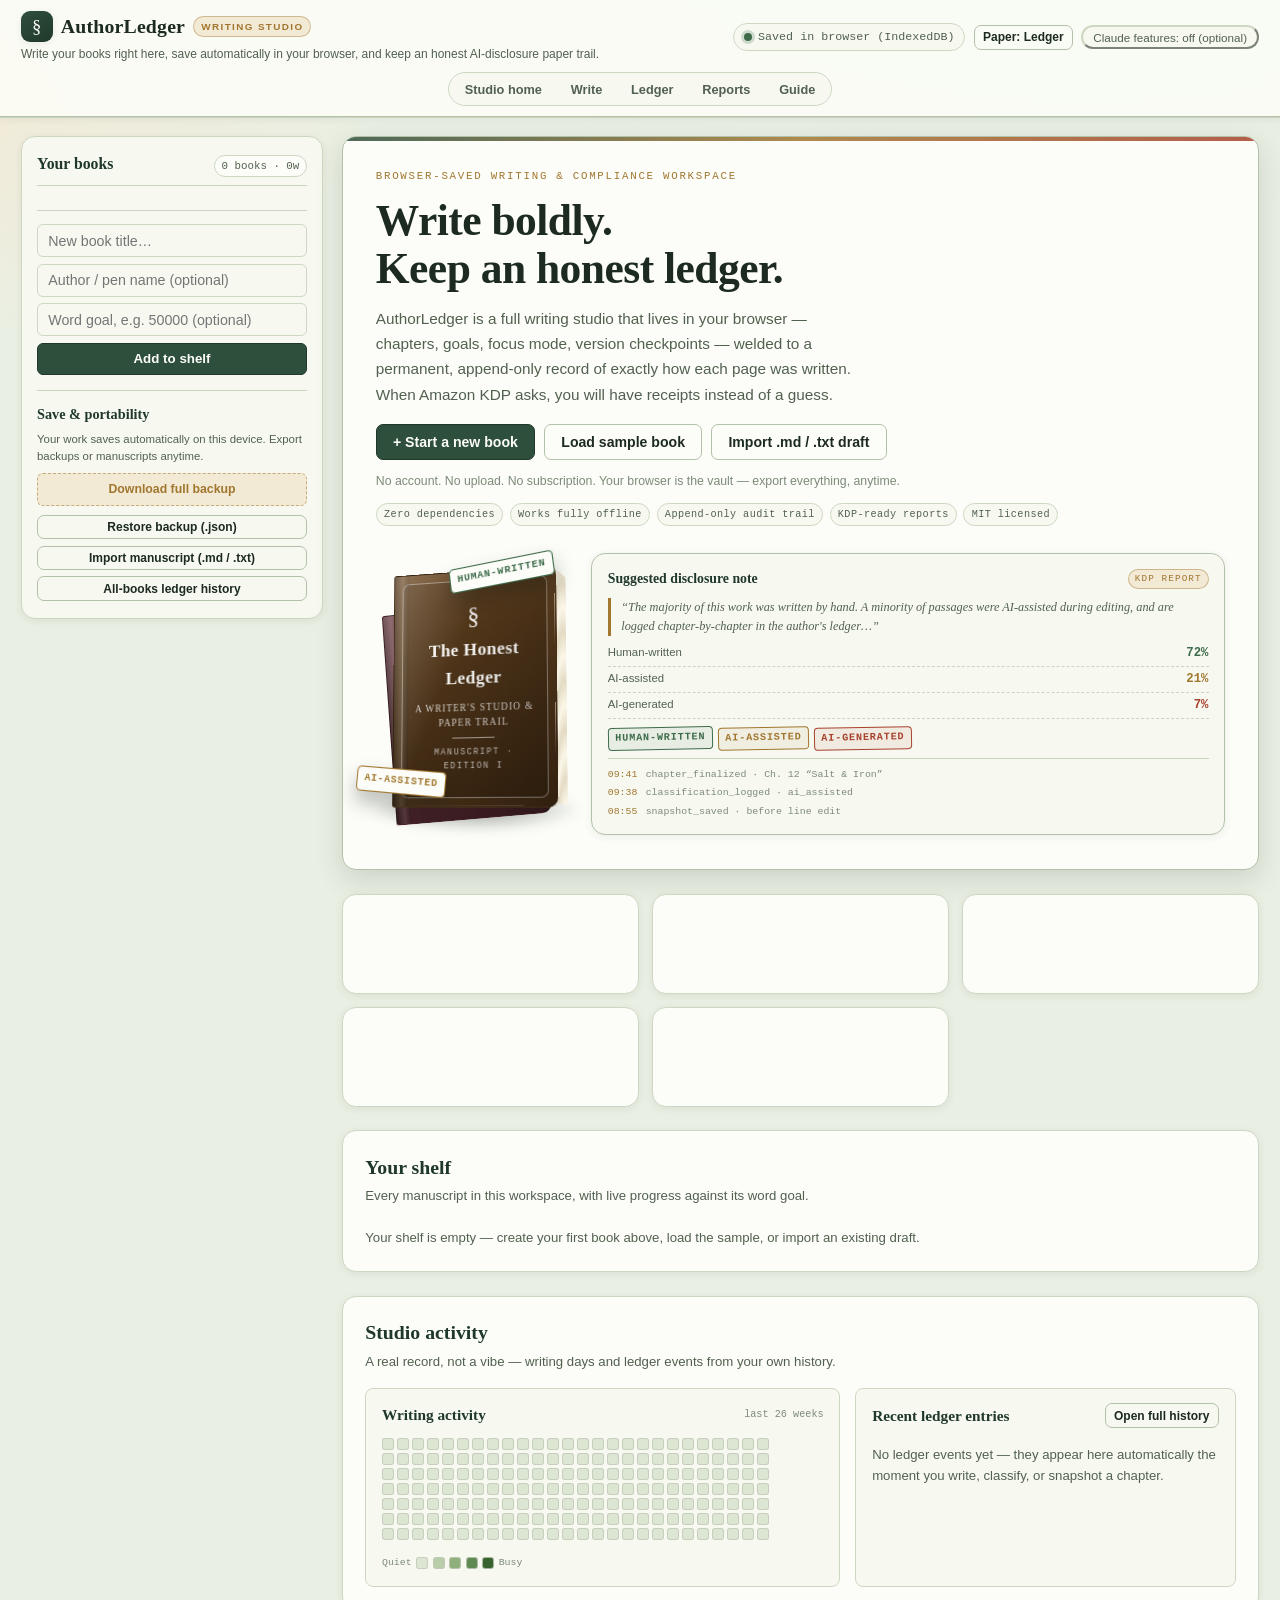
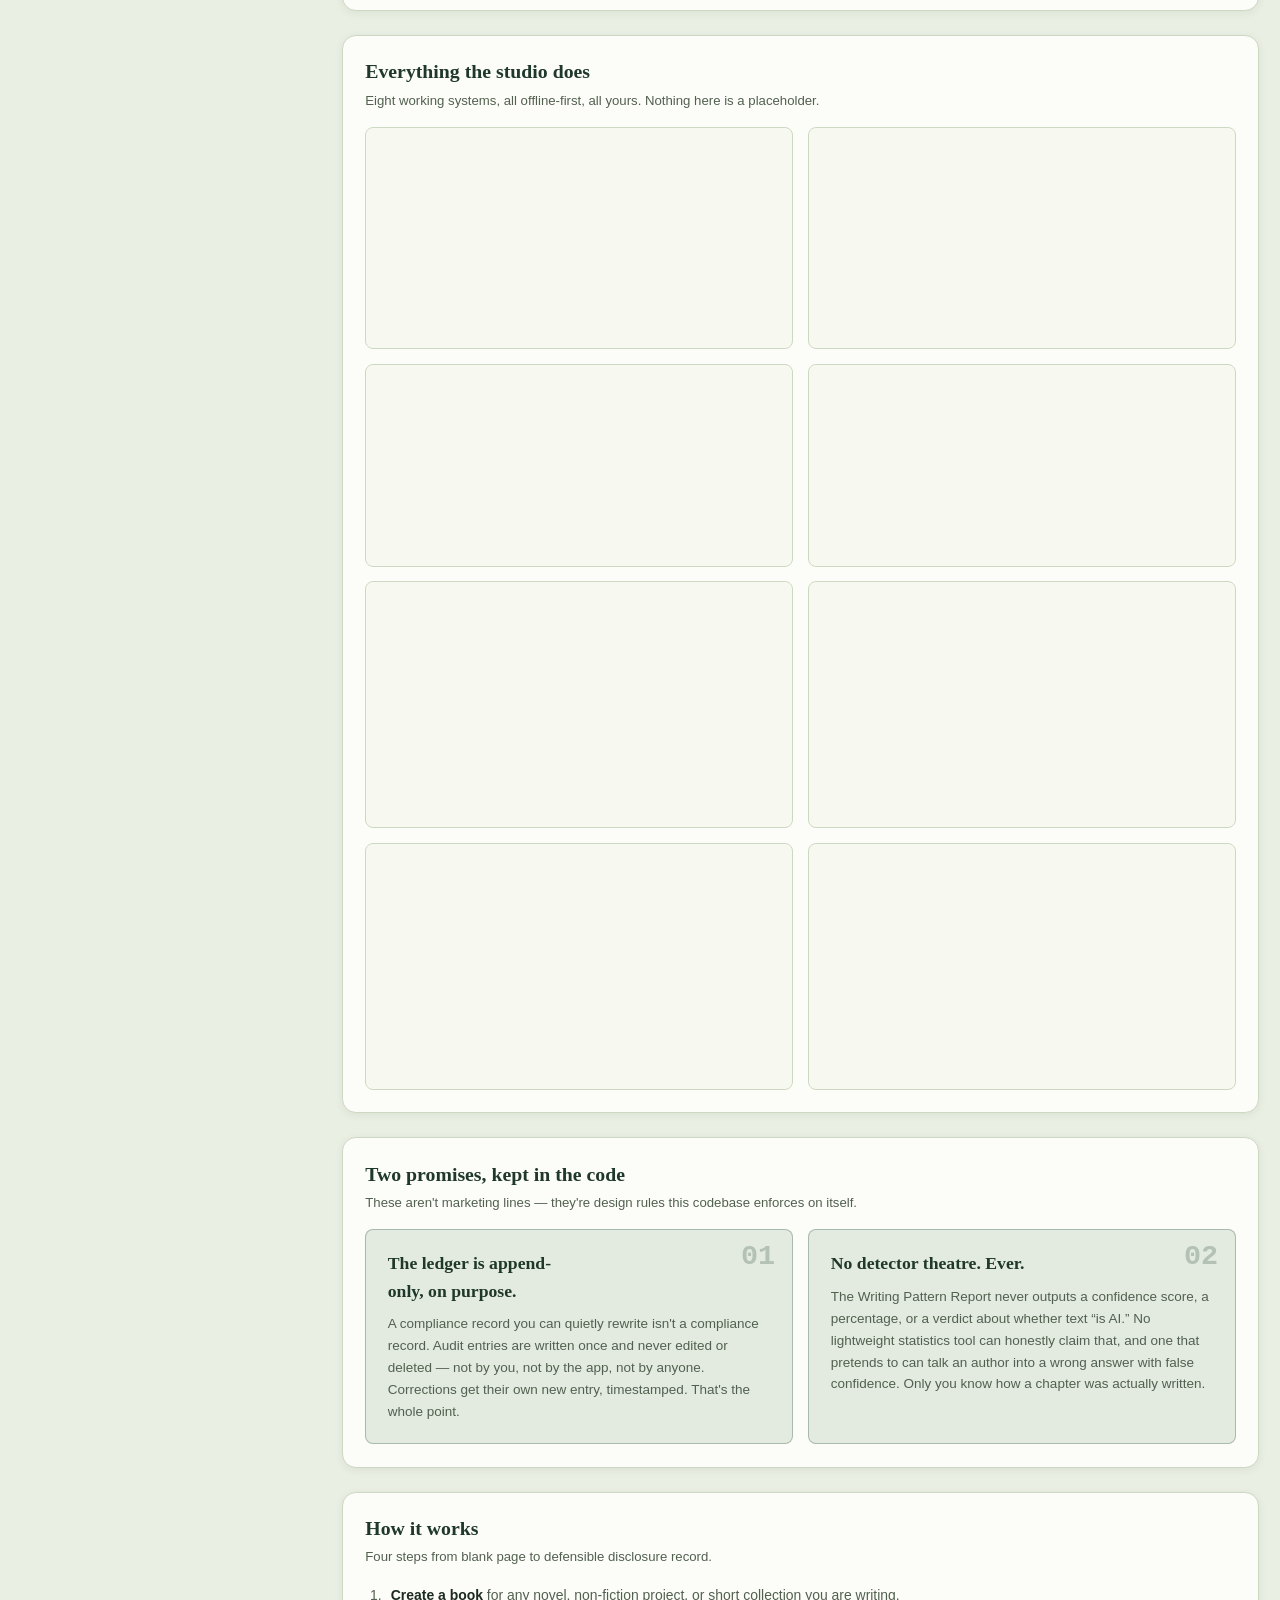
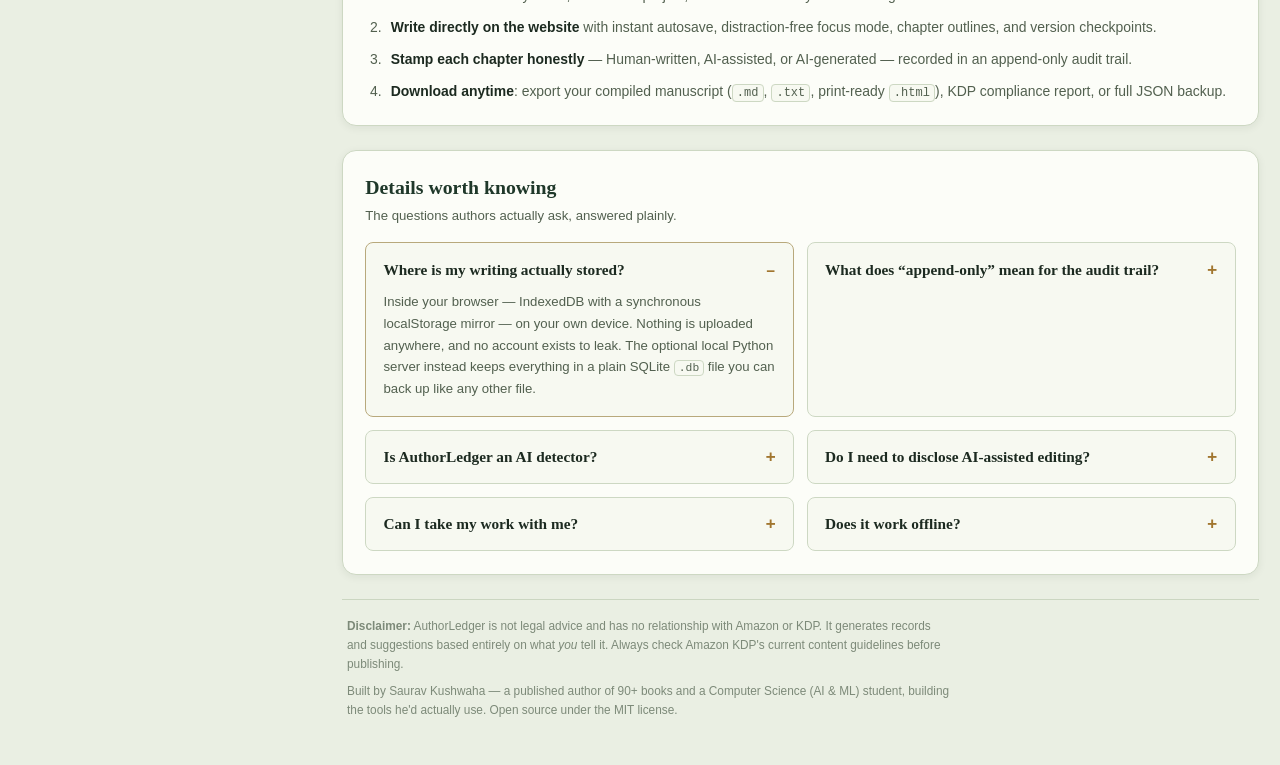
==== commit fa6385bc: "Add 3D depth layer: CSS-3D hero book scene, 3D shelf books, card tilt/glare, scroll reveal Co-author" ====
--- a/web/index.html
+++ b/web/index.html
@@ -99,15 +99,36 @@
         </div>
 
         <div class="hero-visual" aria-hidden="true">
-          <div class="hero-cover-stack">
-            <div class="hero-cover hero-cover-back cover-tone-3"></div>
-            <div class="hero-cover hero-cover-front cover-tone-1">
-              <div class="hero-cover-frame">
-                <span class="hero-cover-mark">§</span>
-                <span class="hero-cover-title">The Honest Ledger</span>
-                <span class="hero-cover-sub">a writer's studio &amp; paper trail</span>
-                <span class="hero-cover-rule"></span>
-                <span class="hero-cover-foot">MANUSCRIPT · EDITION I</span>
+          <div class="hero-cover-stack scene3d">
+            <div class="scene3d-floor"></div>
+            <div class="scene3d-float">
+              <div class="scene3d-rig">
+                <div class="book3d book3d-hero-back">
+                  <div class="b3-face b3-back cover-tone-3"></div>
+                  <div class="b3-face b3-spine cover-tone-3"><span class="b3-spine-title">Ledger Vol. I</span></div>
+                  <div class="b3-face b3-pages"></div>
+                  <div class="b3-face b3-top"></div>
+                  <div class="b3-face b3-bottom"></div>
+                  <div class="b3-face b3-front cover-tone-3"></div>
+                </div>
+                <div class="book3d book3d-hero-front">
+                  <div class="b3-face b3-back cover-tone-1"></div>
+                  <div class="b3-face b3-spine cover-tone-1"><span class="b3-spine-title">The Honest Ledger</span></div>
+                  <div class="b3-face b3-pages"></div>
+                  <div class="b3-face b3-top"></div>
+                  <div class="b3-face b3-bottom"></div>
+                  <div class="b3-face b3-front cover-tone-1">
+                    <div class="hero-cover-frame">
+                      <span class="hero-cover-mark">§</span>
+                      <span class="hero-cover-title">The Honest Ledger</span>
+                      <span class="hero-cover-sub">a writer's studio &amp; paper trail</span>
+                      <span class="hero-cover-rule"></span>
+                      <span class="hero-cover-foot">MANUSCRIPT · EDITION I</span>
+                    </div>
+                  </div>
+                </div>
+                <div class="scene3d-chip scene3d-chip-human">Human-written</div>
+                <div class="scene3d-chip scene3d-chip-assisted">AI-assisted</div>
               </div>
             </div>
           </div>
@@ -749,6 +770,7 @@
 </div>
 
 <script src="engine.js"></script>
+<script src="depth.js"></script>
 <script src="app.js"></script>
 </body>
 </html>
--- a/web/style.css
+++ b/web/style.css
@@ -690,33 +690,6 @@
   justify-content: center;
 }
 
-.hero-cover-stack {
-  position: relative;
-  width: 172px;
-  height: 236px;
-  flex-shrink: 0;
-}
-
-.hero-cover {
-  position: absolute;
-  inset: 0;
-  border-radius: 10px;
-  border: 1px solid rgba(0, 0, 0, 0.22);
-  box-shadow: var(--shadow-lift);
-}
-
-.hero-cover-back {
-  transform: rotate(-7deg) translate(-10px, 4px);
-  filter: saturate(0.85);
-}
-
-.hero-cover-front {
-  display: flex;
-  align-items: stretch;
-  justify-content: stretch;
-  padding: 8px;
-}
-
 .hero-cover-frame {
   flex: 1;
   display: flex;
@@ -2372,3 +2345,417 @@
 @media (prefers-reduced-motion: reduce) {
   * { transition: none !important; animation: none !important; }
 }
+
+/* =====================================================================
+   3D DEPTH LAYER
+   Pure CSS 3D transforms + a tiny dependency-free script (depth.js).
+   No WebGL, no libraries, no inline styles -- CSP stays strict, the site
+   stays zero-dependency and offline-first. Everything degrades to the
+   flat design when transforms/JS/motion are unavailable or disabled.
+   ===================================================================== */
+
+/* ---------- reusable CSS-3D book (cuboid made of six faces) ---------- */
+
+.book3d {
+  --bw: 62px;
+  --bh: 90px;
+  --bd: 14px;
+  --b-rx: 0deg;
+  --b-ry: -32deg;
+  position: absolute;
+  left: 50%;
+  top: 50%;
+  width: var(--bw);
+  height: var(--bh);
+  margin: calc(var(--bh) / -2) 0 0 calc(var(--bw) / -2);
+  transform-style: preserve-3d;
+  transform: rotateX(var(--b-rx)) rotateY(var(--b-ry));
+  transition: transform 0.45s cubic-bezier(0.2, 0.8, 0.2, 1);
+}
+
+.b3-face {
+  position: absolute;
+  backface-visibility: hidden;
+  -webkit-backface-visibility: hidden;
+  overflow: hidden;
+}
+
+.b3-front,
+.b3-back {
+  left: 0;
+  top: 0;
+  width: var(--bw);
+  height: var(--bh);
+  border: 1px solid rgba(0, 0, 0, 0.28);
+}
+
+.b3-front {
+  transform: translateZ(calc(var(--bd) / 2));
+  border-radius: 2px 7px 7px 2px;
+  display: flex;
+  flex-direction: column;
+  align-items: center;
+  justify-content: center;
+  gap: 0.2rem;
+  color: rgba(255, 255, 255, 0.95);
+  font-family: var(--font-display);
+  text-align: center;
+}
+
+/* hinge groove + glossy sheen on the front cover */
+.b3-front::before {
+  content: "";
+  position: absolute;
+  inset: 0 auto 0 0;
+  width: 9%;
+  background: linear-gradient(90deg, rgba(0, 0, 0, 0.32), rgba(255, 255, 255, 0.1) 55%, rgba(0, 0, 0, 0.12));
+  pointer-events: none;
+}
+
+.b3-front::after {
+  content: "";
+  position: absolute;
+  inset: 0;
+  background: linear-gradient(112deg, rgba(255, 255, 255, 0.24) 0%, rgba(255, 255, 255, 0) 38%, rgba(0, 0, 0, 0.18) 100%);
+  pointer-events: none;
+}
+
+.b3-back {
+  transform: rotateY(180deg) translateZ(calc(var(--bd) / 2));
+  border-radius: 7px 2px 2px 7px;
+}
+
+.b3-back::after,
+.b3-spine::after {
+  content: "";
+  position: absolute;
+  inset: 0;
+  background: rgba(0, 0, 0, 0.3);
+}
+
+.b3-spine {
+  left: calc((var(--bw) - var(--bd)) / 2);
+  top: 0;
+  width: var(--bd);
+  height: var(--bh);
+  transform: rotateY(-90deg) translateZ(calc(var(--bw) / 2));
+  display: flex;
+  align-items: center;
+  justify-content: center;
+  border-top: 1px solid rgba(0, 0, 0, 0.3);
+  border-bottom: 1px solid rgba(0, 0, 0, 0.3);
+}
+
+/* gilded bands across the spine */
+.b3-spine::before {
+  content: "";
+  position: absolute;
+  inset: 0;
+  z-index: 1;
+  background:
+    linear-gradient(180deg, transparent 0 9%, rgba(224, 190, 110, 0.85) 9% 10.5%, transparent 10.5% 89.5%, rgba(224, 190, 110, 0.85) 89.5% 91%, transparent 91%);
+  pointer-events: none;
+}
+
+.b3-spine-title {
+  position: relative;
+  z-index: 2;
+  display: none;
+  writing-mode: vertical-rl;
+  transform: rotate(180deg);
+  font-family: var(--font-display);
+  font-size: 0.78rem;
+  letter-spacing: 0.1em;
+  color: rgba(246, 226, 168, 0.95);
+  white-space: nowrap;
+}
+
+.b3-pages {
+  left: calc((var(--bw) - var(--bd)) / 2);
+  top: 3px;
+  width: var(--bd);
+  height: calc(var(--bh) - 6px);
+  transform: rotateY(90deg) translateZ(calc(var(--bw) / 2 - 2px));
+  background: repeating-linear-gradient(90deg, #fbf6e8 0 1px, #e4dbc4 1px 2px);
+}
+
+.b3-top,
+.b3-bottom {
+  left: 3px;
+  width: calc(var(--bw) - 5px);
+  top: calc((var(--bh) - var(--bd)) / 2);
+  height: var(--bd);
+  background: repeating-linear-gradient(0deg, #fbf6e8 0 1px, #dcd2b8 1px 2px);
+}
+
+.b3-top { transform: rotateX(90deg) translateZ(calc(var(--bh) / 2 - 2px)); }
+.b3-bottom { transform: rotateX(-90deg) translateZ(calc(var(--bh) / 2 - 2px)); filter: brightness(0.78); }
+.b3-top { filter: brightness(1.04); }
+
+/* ---------- hero scene ---------- */
+
+.scene3d {
+  position: relative;
+  width: 200px;
+  height: 288px;
+  flex-shrink: 0;
+  perspective: 1100px;
+  perspective-origin: 50% 42%;
+  cursor: grab;
+  touch-action: pan-y;
+  user-select: none;
+  -webkit-user-select: none;
+}
+
+.scene3d.is-dragging { cursor: grabbing; }
+
+.scene3d-floor {
+  position: absolute;
+  left: 50%;
+  bottom: 6px;
+  width: 210px;
+  height: 46px;
+  margin-left: -105px;
+  background: radial-gradient(ellipse at center, rgba(20, 30, 24, 0.42) 0%, rgba(20, 30, 24, 0.14) 48%, transparent 72%);
+  filter: blur(5px);
+  animation: scene3d-shadow 6s ease-in-out infinite;
+}
+
+.scene3d-float {
+  position: absolute;
+  inset: 0;
+  transform-style: preserve-3d;
+  animation: scene3d-bob 6s ease-in-out infinite;
+}
+
+.scene3d-rig {
+  --rig-rx: 6deg;
+  --rig-ry: -28deg;
+  position: absolute;
+  inset: 0;
+  transform-style: preserve-3d;
+  transform: rotateX(var(--rig-rx)) rotateY(var(--rig-ry));
+}
+
+.book3d-hero-front,
+.book3d-hero-back {
+  --bw: 164px;
+  --bh: 226px;
+  --bd: 44px;
+  --b-ry: 0deg;
+  transition: none;
+}
+
+.book3d-hero-front { translate: 16px 0 34px; }
+.book3d-hero-back {
+  translate: -34px 12px -66px;
+  rotate: z -5deg;
+  --b-ry: 14deg;
+  filter: saturate(0.85);
+}
+
+.book3d-hero-front .b3-spine-title,
+.book3d-hero-back .b3-spine-title { display: block; }
+
+.book3d-hero-front .b3-front,
+.book3d-hero-back .b3-front,
+.book3d-hero-front .b3-back,
+.book3d-hero-back .b3-back { border-radius: 3px 10px 10px 3px; }
+.book3d-hero-front .b3-front { padding: 8px; align-items: stretch; justify-content: stretch; }
+.book3d-hero-back .b3-front { opacity: 1; }
+
+/* floating "stamp" chips hover in front of the book */
+.scene3d-chip {
+  position: absolute;
+  left: 50%;
+  top: 50%;
+  font-family: var(--font-mono);
+  font-size: 0.64rem;
+  font-weight: 700;
+  letter-spacing: 0.08em;
+  text-transform: uppercase;
+  white-space: nowrap;
+  padding: 0.3em 0.7em;
+  border-radius: 4px;
+  border: 1.5px solid currentColor;
+  background: var(--paper-sheet);
+  box-shadow: 0 10px 18px rgba(20, 30, 24, 0.28);
+  backface-visibility: hidden;
+  -webkit-backface-visibility: hidden;
+}
+
+.scene3d-chip-human { color: var(--stamp-green); translate: 6px -112px 96px; rotate: z -7deg; }
+.scene3d-chip-assisted { color: var(--stamp-amber); translate: -78px 78px 112px; rotate: z 5deg; }
+
+@keyframes scene3d-bob {
+  0%, 100% { transform: translateY(0); }
+  50% { transform: translateY(-9px); }
+}
+
+@keyframes scene3d-shadow {
+  0%, 100% { opacity: 1; transform: scale(1); }
+  50% { opacity: 0.7; transform: scale(0.9); }
+}
+
+/* ---------- shelf cards: standing 3D books ---------- */
+
+.dash-book-cover {
+  position: relative;
+  perspective: 480px;
+  min-height: 112px;
+  padding: 0;
+  border: 0;
+  border-radius: 0;
+  background: none;
+  box-shadow: none;
+  overflow: visible;
+}
+
+.dash-book-cover .book3d {
+  --bw: 62px;
+  --bh: 92px;
+  --bd: 16px;
+  --b-ry: -34deg;
+  --b-rx: 4deg;
+  filter: drop-shadow(5px 9px 7px rgba(20, 30, 24, 0.28));
+}
+
+.dash-book-card:hover .dash-book-cover .book3d,
+.dash-book-card:focus-visible .dash-book-cover .book3d {
+  --b-ry: -12deg;
+  --b-rx: 0deg;
+  translate: 0 -3px 14px;
+}
+
+.dash-book-cover .b3-front { padding: 0.3rem; }
+.dash-book-cover .dash-book-initials { font-size: 1.05rem; font-weight: 700; letter-spacing: 0.05em; position: relative; z-index: 1; }
+.dash-book-cover .dash-book-mark { font-size: 0.8rem; opacity: 0.85; position: relative; z-index: 1; }
+
+/* ---------- manuscript header cover: leaning 3D book ---------- */
+
+.book-view-header { perspective: 700px; }
+
+.book-cover-lg {
+  position: relative;
+  transform-origin: 0% 50%;
+  transform: rotateY(-18deg) rotateX(2deg);
+  transition: transform 0.45s cubic-bezier(0.2, 0.8, 0.2, 1);
+  border-radius: 3px 9px 9px 3px;
+  box-shadow: 10px 14px 22px rgba(20, 30, 24, 0.3), 3px 0 0 -1px #efe8d4, 5px 0 0 -1px #d6ccb2, 7px 0 0 -1px #efe8d4;
+}
+
+.book-cover-lg::before {
+  content: "";
+  position: absolute;
+  inset: 0 auto 0 0;
+  width: 9%;
+  background: linear-gradient(90deg, rgba(0, 0, 0, 0.34), rgba(255, 255, 255, 0.1) 55%, rgba(0, 0, 0, 0.1));
+  border-radius: 3px 0 0 3px;
+}
+
+.book-cover-lg::after {
+  content: "";
+  position: absolute;
+  inset: 0;
+  border-radius: inherit;
+  background: linear-gradient(112deg, rgba(255, 255, 255, 0.22), rgba(255, 255, 255, 0) 40%, rgba(0, 0, 0, 0.16));
+  pointer-events: none;
+}
+
+.book-view-header:hover .book-cover-lg { transform: rotateY(-6deg) rotateX(0deg); }
+
+/* ---------- pointer tilt + glare on cards ---------- */
+
+.hero-visual,
+.dash-stats,
+.feature-grid,
+.principles-grid { perspective: 1200px; }
+
+.dash-stat-card,
+.dash-stat-card:hover,
+.feature-card,
+.feature-card:hover,
+.principle-card,
+.principle-card:hover,
+.hero-report-card {
+  position: relative;
+  transform-style: preserve-3d;
+  transform: perspective(900px) rotateX(var(--tilt-x, 0deg)) rotateY(var(--tilt-y, 0deg)) translateY(var(--lift, 0px));
+  transition: transform 0.18s ease-out, box-shadow 0.18s ease, border-color 0.18s ease;
+  will-change: transform;
+}
+
+.dash-stat-card:hover { --lift: -2px; }
+.feature-card:hover,
+.principle-card:hover { --lift: -3px; }
+
+.dash-stat-card.is-tilting,
+.feature-card.is-tilting,
+.principle-card.is-tilting,
+.hero-report-card.is-tilting {
+  transition: transform 0.06s linear, box-shadow 0.18s ease, border-color 0.18s ease;
+  box-shadow: 0 22px 36px rgba(30, 43, 34, 0.2), 0 4px 8px rgba(30, 43, 34, 0.08);
+}
+
+.dash-stat-card::after,
+.feature-card::after,
+.principle-card::after,
+.hero-report-card::after {
+  content: "";
+  position: absolute;
+  inset: 0;
+  border-radius: inherit;
+  background: radial-gradient(circle at var(--glare-x, 50%) var(--glare-y, 0%), rgba(255, 255, 255, 0.34), rgba(255, 255, 255, 0) 55%);
+  opacity: 0;
+  transition: opacity 0.2s ease;
+  pointer-events: none;
+}
+
+.is-tilting::after { opacity: 1; }
+
+/* content floats above the card plane while tilting */
+.feature-icon,
+.principle-num,
+.dash-stat-value,
+.hero-report-rows { transition: transform 0.2s ease-out; }
+.is-tilting .feature-icon,
+.is-tilting .principle-num { transform: translateZ(30px); }
+.is-tilting .dash-stat-value { transform: translateZ(22px); }
+.is-tilting .hero-report-rows { transform: translateZ(14px); }
+
+/* ---------- scroll reveal (3D flip-up) ---------- */
+
+.depth-js .reveal-3d {
+  opacity: 0;
+  translate: 0 26px;
+  rotate: x 16deg;
+  transition: opacity 0.6s ease, translate 0.7s cubic-bezier(0.2, 0.8, 0.2, 1), rotate 0.7s cubic-bezier(0.2, 0.8, 0.2, 1);
+  transition-delay: calc(var(--reveal-i, 0) * 60ms);
+}
+
+.depth-js .reveal-3d.is-in {
+  opacity: 1;
+  translate: 0 0;
+  rotate: x 0deg;
+}
+
+@keyframes shelf-pop {
+  from { opacity: 0; translate: 0 18px; rotate: x 14deg; }
+  to { opacity: 1; translate: 0 0; rotate: x 0deg; }
+}
+
+.dash-shelf { perspective: 1000px; }
+.dash-book-card { animation: shelf-pop 0.55s cubic-bezier(0.2, 0.8, 0.2, 1) both; }
+
+@media (max-width: 700px) {
+  .scene3d { width: 200px; height: 262px; }
+  .book3d-hero-front,
+  .book3d-hero-back { --bw: 146px; --bh: 202px; --bd: 40px; }
+}
+
+@media (prefers-reduced-motion: reduce) {
+  .scene3d-float,
+  .scene3d-floor,
+  .dash-book-card { animation: none !important; }
+  .depth-js .reveal-3d { opacity: 1; translate: none; rotate: none; transition: none; }
+}
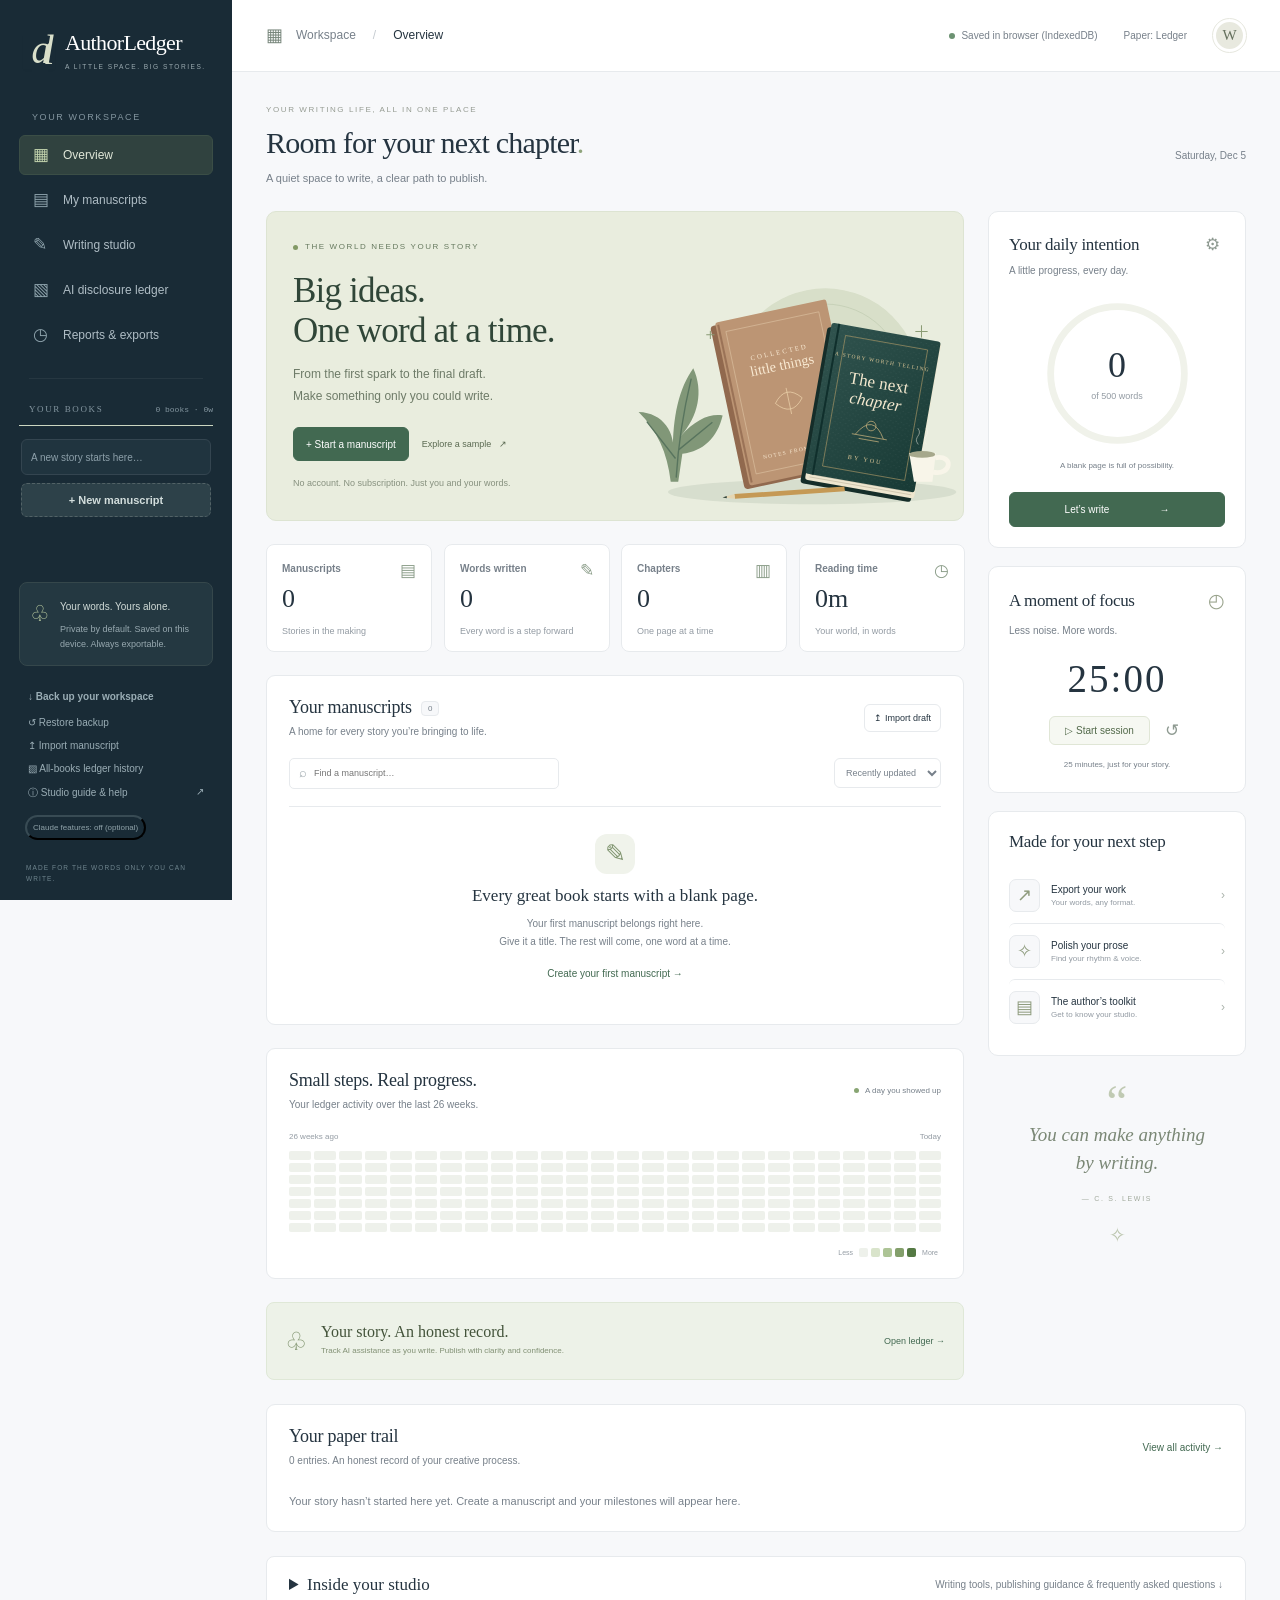
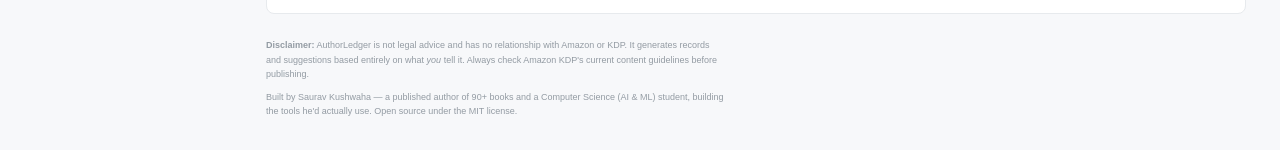
==== commit 79bd3386: "Build an author-focused studio dashboard and daily writing tools Co-authored-by: arena-agent <297053" ====
--- a/web/index.html
+++ b/web/index.html
@@ -5,228 +5,102 @@
 <meta name="viewport" content="width=device-width, initial-scale=1">
 <meta name="description" content="AuthorLedger — a detailed writing studio and honest AI-disclosure ledger: write books in your browser, autosave locally, stamp each chapter's AI use, and export KDP compliance reports from an append-only audit trail.">
 <title>AuthorLedger — Writing Studio &amp; AI Disclosure Ledger</title>
+<link rel="icon" href="favicon.svg" type="image/svg+xml">
 <link rel="stylesheet" href="style.css">
 </head>
 <body>
 
+<a class="skip-link" href="#desk">Skip to workspace</a>
 <header class="app-header" id="app-header">
-  <div class="header-brand-block">
-    <div class="wordmark">
-      <span class="wordmark-mark">§</span>
-      <h1>AuthorLedger</h1>
-      <span class="studio-pill">Writing Studio</span>
-    </div>
-    <p class="tagline">Write your books right here, save automatically in your browser, and keep an honest AI-disclosure paper trail.</p>
-  </div>
-
-  <nav class="header-nav" aria-label="Studio sections">
-    <button type="button" id="nav-home-btn" class="nav-btn">Studio home</button>
-    <button type="button" id="nav-write-btn" class="nav-btn">Write</button>
-    <button type="button" id="nav-ledger-btn" class="nav-btn">Ledger</button>
-    <button type="button" id="nav-reports-btn" class="nav-btn">Reports</button>
-    <button type="button" id="nav-guide-btn" class="nav-btn">Guide</button>
-  </nav>
-
+  <div class="header-location"><span class="location-icon">▦</span> Workspace <span class="crumb-divider">/</span> <strong id="workspace-location">Overview</strong></div>
   <div class="header-controls">
-    <div id="storage-indicator" class="storage-indicator" title="All writing and audit history saves automatically in your browser.">
-      <span class="status-dot"></span>
-      <span id="storage-indicator-text">Saved in browser</span>
-    </div>
-    <button type="button" id="theme-toggle-btn" class="btn btn-ghost btn-compact" title="Switch paper theme">
-      Paper: Ledger
-    </button>
-    <button type="button" id="llm-indicator" class="llm-indicator off" title="Configure optional Claude API key or view workspace settings">
-      Claude features: optional
-    </button>
+    <div id="storage-indicator" class="storage-indicator" title="Your work is saved on this device. Export a backup regularly."><span class="status-dot"></span><span id="storage-indicator-text">Saved in browser</span></div>
+    <button type="button" id="theme-toggle-btn" class="btn btn-ghost btn-compact" title="Switch paper theme">Paper: Ledger</button>
+    <button type="button" id="workspace-settings-btn" class="profile-button" aria-label="Workspace settings">W</button>
   </div>
 </header>
-
 <div class="app-body" id="app-body">
-
-  <aside class="shelf" id="shelf" aria-label="Book shelf and workspace backups">
-    <div class="shelf-header-row">
-      <h2 class="shelf-heading">Your books</h2>
-      <span id="shelf-summary" class="shelf-summary">0 books</span>
-    </div>
-
+  <aside class="shelf" id="shelf" aria-label="Studio navigation and book shelf">
+    <a class="wordmark" href="./" aria-label="AuthorLedger home"><span class="wordmark-mark">a<span>l</span></span><span class="brand-name">AuthorLedger<small>A LITTLE SPACE. BIG STORIES.</small></span></a>
+    <p class="sidebar-label">YOUR WORKSPACE</p>
+    <nav class="header-nav" aria-label="Studio sections">
+      <button type="button" id="nav-home-btn" class="nav-btn active"><span aria-hidden="true">▦</span> Overview</button>
+      <button type="button" id="nav-manuscripts-btn" class="nav-btn"><span aria-hidden="true">▤</span> My manuscripts</button>
+      <button type="button" id="nav-write-btn" class="nav-btn"><span aria-hidden="true">✎</span> Writing studio</button>
+      <button type="button" id="nav-ledger-btn" class="nav-btn"><span aria-hidden="true">▧</span> AI disclosure ledger</button>
+      <button type="button" id="nav-reports-btn" class="nav-btn"><span aria-hidden="true">◷</span> Reports &amp; exports</button>
+    </nav>
+    <div class="sidebar-divider"></div>
+    <div class="shelf-header-row"><h2 class="shelf-heading">YOUR BOOKS</h2><span id="shelf-summary" class="shelf-summary">0 books</span></div>
     <ul class="book-list" id="book-list"></ul>
-
     <form id="new-book-form" class="new-book-form">
-      <input type="text" id="new-book-title" placeholder="New book title…" aria-label="New book title" required>
+      <input type="text" id="new-book-title" placeholder="A new story starts here…" aria-label="New book title" required>
       <div class="new-book-extra">
-        <input type="text" id="new-book-author" placeholder="Author / pen name (optional)" aria-label="Author or pen name">
-        <input type="number" id="new-book-goal" min="0" step="500" placeholder="Word goal, e.g. 50000 (optional)" aria-label="Target word count goal">
-      </div>
-      <button type="submit">Add to shelf</button>
+        <input type="text" id="new-book-author" placeholder="Author / pen name" aria-label="Author or pen name">
+        <input type="number" id="new-book-goal" min="0" step="500" placeholder="Word goal (optional)" aria-label="Target word count goal">
+      </div>
+      <button type="submit">+ New manuscript</button>
     </form>
-
-    <div class="shelf-archive">
-      <h3 class="shelf-subheading">Save &amp; portability</h3>
-      <p class="shelf-note">Your work saves automatically on this device. Export backups or manuscripts anytime.</p>
-      <a href="/api/backup" id="backup-download-link" class="backup-link" download="authorledger-backup.db">Download full backup</a>
-      <div class="shelf-tool-buttons">
-        <button type="button" id="restore-backup-btn" class="btn btn-ghost btn-block btn-compact">Restore backup (.json)</button>
-        <input type="file" id="restore-backup-input" accept=".json,application/json" hidden>
-        <button type="button" id="open-import-btn" class="btn btn-ghost btn-block btn-compact">Import manuscript (.md / .txt)</button>
-        <button type="button" id="global-audit-btn" class="btn btn-ghost btn-block btn-compact">All-books ledger history</button>
-      </div>
+    <div class="sidebar-bottom">
+      <div class="private-note"><span aria-hidden="true">♧</span><div><strong>Your words. Yours alone.</strong><p>Private by default. Saved on this device. Always exportable.</p></div></div>
+      <div class="shelf-archive">
+        <a href="/api/backup" id="backup-download-link" class="backup-link" download="authorledger-backup.db">↓ Back up your workspace</a>
+        <button type="button" id="restore-backup-btn" class="sidebar-text-btn">↺ Restore backup</button><input type="file" id="restore-backup-input" accept=".json,application/json" hidden>
+        <button type="button" id="open-import-btn" class="sidebar-text-btn">↥ Import manuscript</button>
+        <button type="button" id="global-audit-btn" class="sidebar-text-btn">▧ All-books ledger history</button>
+      </div>
+      <button type="button" id="nav-guide-btn" class="sidebar-text-btn">ⓘ Studio guide &amp; help <span>↗</span></button>
+      <button type="button" id="llm-indicator" class="llm-indicator off">Claude features: optional</button>
+      <div class="sidebar-footer">MADE FOR THE WORDS ONLY YOU CAN WRITE.</div>
     </div>
   </aside>
-
   <main class="desk" id="desk">
 
     <!-- ============================ Studio Dashboard / Welcome Desk ==== -->
     <div class="empty-desk" id="empty-desk">
 
-      <section class="hero">
-        <div class="hero-copy">
-          <p class="empty-eyebrow">BROWSER-SAVED WRITING &amp; COMPLIANCE WORKSPACE</p>
-          <h2 class="empty-headline">Write boldly.<br>Keep an honest ledger.</h2>
-          <p class="empty-lede">AuthorLedger is a full writing studio that lives in your browser — chapters, goals, focus mode, version checkpoints — welded to a permanent, append-only record of exactly how each page was written. When Amazon KDP asks, you will have receipts instead of a guess.</p>
-          <div class="empty-actions">
-            <button type="button" id="focus-new-book-btn" class="btn btn-primary">+ Start a new book</button>
-            <button type="button" id="load-sample-btn" class="btn btn-ghost">Load sample book</button>
-            <button type="button" id="empty-import-btn" class="btn btn-ghost">Import .md / .txt draft</button>
-          </div>
-          <p class="hero-micro">No account. No upload. No subscription. Your browser is the vault — export everything, anytime.</p>
-          <ul class="hero-badges">
-            <li>Zero dependencies</li>
-            <li>Works fully offline</li>
-            <li>Append-only audit trail</li>
-            <li>KDP-ready reports</li>
-            <li>MIT licensed</li>
-          </ul>
-        </div>
-
-        <div class="hero-visual" aria-hidden="true">
-          <div class="hero-cover-stack scene3d">
-            <div class="scene3d-floor"></div>
-            <div class="scene3d-float">
-              <div class="scene3d-rig">
-                <div class="book3d book3d-hero-back">
-                  <div class="b3-face b3-back cover-tone-3"></div>
-                  <div class="b3-face b3-spine cover-tone-3"><span class="b3-spine-title">Ledger Vol. I</span></div>
-                  <div class="b3-face b3-pages"></div>
-                  <div class="b3-face b3-top"></div>
-                  <div class="b3-face b3-bottom"></div>
-                  <div class="b3-face b3-front cover-tone-3"></div>
-                </div>
-                <div class="book3d book3d-hero-front">
-                  <div class="b3-face b3-back cover-tone-1"></div>
-                  <div class="b3-face b3-spine cover-tone-1"><span class="b3-spine-title">The Honest Ledger</span></div>
-                  <div class="b3-face b3-pages"></div>
-                  <div class="b3-face b3-top"></div>
-                  <div class="b3-face b3-bottom"></div>
-                  <div class="b3-face b3-front cover-tone-1">
-                    <div class="hero-cover-frame">
-                      <span class="hero-cover-mark">§</span>
-                      <span class="hero-cover-title">The Honest Ledger</span>
-                      <span class="hero-cover-sub">a writer's studio &amp; paper trail</span>
-                      <span class="hero-cover-rule"></span>
-                      <span class="hero-cover-foot">MANUSCRIPT · EDITION I</span>
-                    </div>
-                  </div>
-                </div>
-                <div class="scene3d-chip scene3d-chip-human">Human-written</div>
-                <div class="scene3d-chip scene3d-chip-assisted">AI-assisted</div>
-              </div>
-            </div>
-          </div>
-          <div class="hero-report-card">
-            <div class="hero-report-head">
-              <span class="hero-report-title">Suggested disclosure note</span>
-              <span class="hero-report-tag">KDP report</span>
-            </div>
-            <p class="hero-report-quote">“The majority of this work was written by hand. A minority of passages were AI-assisted during editing, and are logged chapter-by-chapter in the author's ledger…”</p>
-            <div class="hero-report-rows">
-              <div class="hero-report-row"><span>Human-written</span><strong class="tone-human">72%</strong></div>
-              <div class="hero-report-row"><span>AI-assisted</span><strong class="tone-assisted">21%</strong></div>
-              <div class="hero-report-row"><span>AI-generated</span><strong class="tone-generated">7%</strong></div>
-            </div>
-            <div class="hero-stamp-row">
-              <span class="stamp stamp-human">Human-written</span>
-              <span class="stamp stamp-ai_assisted">AI-assisted</span>
-              <span class="stamp stamp-ai_generated">AI-generated</span>
-            </div>
-            <div class="hero-ticker">
-              <div class="hero-ticker-row"><span class="hero-ticker-time">09:41</span><span>chapter_finalized · Ch. 12 “Salt &amp; Iron”</span></div>
-              <div class="hero-ticker-row"><span class="hero-ticker-time">09:38</span><span>classification_logged · ai_assisted</span></div>
-              <div class="hero-ticker-row"><span class="hero-ticker-time">08:55</span><span>snapshot_saved · before line edit</span></div>
-            </div>
-          </div>
-        </div>
-      </section>
-
-      <section class="dash-stats" aria-label="Workspace statistics">
-        <div class="dash-stat-card">
-          <div class="dash-stat-value" id="dash-stat-books">0</div>
-          <div class="dash-stat-label">Books on shelf</div>
-          <div class="dash-stat-note">novels, non-fiction &amp; collections</div>
-        </div>
-        <div class="dash-stat-card">
-          <div class="dash-stat-value" id="dash-stat-chapters">0</div>
-          <div class="dash-stat-label">Chapters drafted</div>
-          <div class="dash-stat-note">across every manuscript</div>
-        </div>
-        <div class="dash-stat-card">
-          <div class="dash-stat-value" id="dash-stat-words">0</div>
-          <div class="dash-stat-label">Words written</div>
-          <div class="dash-stat-note">counted live as you type</div>
-        </div>
-        <div class="dash-stat-card">
-          <div class="dash-stat-value" id="dash-stat-readtime">0m</div>
-          <div class="dash-stat-label">Reading time</div>
-          <div class="dash-stat-note">at ~230 words per minute</div>
-        </div>
-        <div class="dash-stat-card">
-          <div class="dash-stat-value" id="dash-stat-ledger">0</div>
-          <div class="dash-stat-label">Ledger entries</div>
-          <div class="dash-stat-note">append-only, never rewritten</div>
-        </div>
-      </section>
-
-      <section class="dash-section" id="dash-shelf-section">
-        <div class="dash-section-head">
-          <h3 class="dash-section-title">Your shelf</h3>
-          <p class="dash-section-sub">Every manuscript in this workspace, with live progress against its word goal.</p>
-        </div>
-        <div class="dash-shelf" id="dash-shelf"></div>
-        <p class="dash-empty muted-note" id="dash-shelf-empty">Your shelf is empty — create your first book above, load the sample, or import an existing draft.</p>
-      </section>
-
-      <section class="dash-section">
-        <div class="dash-section-head">
-          <h3 class="dash-section-title">Studio activity</h3>
-          <p class="dash-section-sub">A real record, not a vibe — writing days and ledger events from your own history.</p>
-        </div>
-        <div class="dash-panels">
-          <div class="panel-card">
-            <div class="panel-card-head">
-              <h4>Writing activity</h4>
-              <span class="panel-card-note">last 26 weeks</span>
-            </div>
-            <div class="dash-heatmap" id="dash-heatmap" aria-label="Writing activity heatmap"></div>
-            <div class="heat-legend">
-              <span class="heat-legend-label">Quiet</span>
-              <span class="heat-cell heat-0"></span>
-              <span class="heat-cell heat-1"></span>
-              <span class="heat-cell heat-2"></span>
-              <span class="heat-cell heat-3"></span>
-              <span class="heat-cell heat-4"></span>
-              <span class="heat-legend-label">Busy</span>
-            </div>
-          </div>
-          <div class="panel-card">
-            <div class="panel-card-head">
-              <h4>Recent ledger entries</h4>
-              <button type="button" id="dash-ledger-btn" class="btn btn-ghost btn-compact">Open full history</button>
-            </div>
-            <ol class="dash-activity-feed" id="dash-activity-feed"></ol>
-            <p class="dash-empty muted-note" id="dash-feed-empty">No ledger events yet — they appear here automatically the moment you write, classify, or snapshot a chapter.</p>
-          </div>
-        </div>
-      </section>
-
+      <div class="welcome-heading"><div><p class="page-eyebrow">YOUR WRITING LIFE, ALL IN ONE PLACE</p><h2>Room for your next chapter<span>.</span></h2><p>A quiet space to write, a clear path to publish.</p></div><time id="studio-date"></time></div>
+      <div class="dashboard-layout">
+      <div class="dashboard-main">
+        <section class="hero">
+          <div class="hero-copy"><p class="empty-eyebrow"><span></span> THE WORLD NEEDS YOUR STORY</p><h2 class="empty-headline">Big ideas.<br>One word at a time.</h2><p class="empty-lede">From the first spark to the final draft.<br>Make something only you could write.</p>
+          <div class="empty-actions"><button type="button" id="focus-new-book-btn" class="btn btn-primary">+ Start a manuscript</button><button type="button" id="load-sample-btn" class="sample-link">Explore a sample <span>↗</span></button></div>
+          <p class="hero-micro">No account. No subscription. Just you and your words.</p></div>
+          <img class="studio-art" src="studio-art.svg" alt="Illustrated clothbound books, a pencil and a warm cup of coffee">
+        </section>
+        <section class="dash-stats" aria-label="Workspace statistics">
+          <div class="dash-stat-card"><span class="stat-icon">▤</span><div class="dash-stat-label">Manuscripts</div><div class="dash-stat-value" id="dash-stat-books">0</div><div class="dash-stat-note">Stories in the making</div></div>
+          <div class="dash-stat-card"><span class="stat-icon">✎</span><div class="dash-stat-label">Words written</div><div class="dash-stat-value" id="dash-stat-words">0</div><div class="dash-stat-note">Every word is a step forward</div></div>
+          <div class="dash-stat-card"><span class="stat-icon">▥</span><div class="dash-stat-label">Chapters</div><div class="dash-stat-value" id="dash-stat-chapters">0</div><div class="dash-stat-note">One page at a time</div></div>
+          <div class="dash-stat-card"><span class="stat-icon">◷</span><div class="dash-stat-label">Reading time</div><div class="dash-stat-value" id="dash-stat-readtime">0m</div><div class="dash-stat-note">Your world, in words</div></div>
+        </section>
+        <section class="dash-section manuscript-section" id="dash-shelf-section">
+          <div class="dash-section-head"><div><h3 class="dash-section-title">Your manuscripts <span id="manuscript-count" class="count-pill">0</span></h3><p class="dash-section-sub">A home for every story you’re bringing to life.</p></div><button type="button" id="empty-import-btn" class="btn btn-ghost btn-compact">↥ Import draft</button></div>
+          <div class="shelf-toolbar"><label class="manuscript-search"><span aria-hidden="true">⌕</span><input type="search" id="manuscript-search" placeholder="Find a manuscript…" aria-label="Find a manuscript"></label><select id="manuscript-sort" aria-label="Sort manuscripts"><option value="recent">Recently updated</option><option value="title">Title A–Z</option><option value="words">Most words</option></select></div>
+          <div class="dash-shelf" id="dash-shelf"></div>
+          <div class="dash-empty" id="dash-shelf-empty"><div class="empty-book-icon">✎</div><h4>Every great book starts with a blank page.</h4><p>Your first manuscript belongs right here.<br>Give it a title. The rest will come, one word at a time.</p><button type="button" id="shelf-create-btn" class="text-link">Create your first manuscript <span>→</span></button></div>
+          <p id="shelf-no-results" class="muted-note" hidden>No manuscripts match your search. Try a different title.</p>
+        </section>
+        <section class="dash-section activity-section">
+          <div class="dash-section-head"><div><h3 class="dash-section-title">Small steps. Real progress.</h3><p class="dash-section-sub">Your ledger activity over the last 26 weeks.</p></div><span class="activity-key"><i></i> A day you showed up</span></div>
+          <div class="heatmap-months" aria-hidden="true"><span>26 weeks ago</span><span>Today</span></div>
+          <div class="dash-heatmap" id="dash-heatmap" aria-label="Ledger activity heatmap"></div><div class="heat-legend"><span class="heat-legend-label">Less</span><span class="heat-cell heat-0"></span><span class="heat-cell heat-1"></span><span class="heat-cell heat-2"></span><span class="heat-cell heat-3"></span><span class="heat-cell heat-4"></span><span class="heat-legend-label">More</span></div>
+        </section>
+        <section class="disclosure-banner"><span class="disclosure-icon">♧</span><div><h3>Your story. An honest record.</h3><p>Track AI assistance as you write. Publish with clarity and confidence.</p></div><button type="button" id="disclosure-open-btn" class="text-link">Open ledger →</button></section>
+      </div>
+      <aside class="dashboard-rail" aria-label="Writing goals and tools">
+        <section class="rail-card goal-card"><div class="rail-heading"><h3>Your daily intention</h3><button type="button" id="edit-daily-goal-btn" class="icon-button" aria-label="Edit daily word goal">⚙</button></div><p>A little progress, every day.</p>
+          <div class="goal-ring"><svg viewBox="0 0 160 160" aria-hidden="true"><circle class="ring-track" cx="80" cy="80" r="69"/><circle id="daily-goal-ring" class="ring-value" cx="80" cy="80" r="69" pathLength="100"/></svg><div><strong id="daily-words">0</strong><span>of <span id="daily-goal-label">500</span> words</span></div></div>
+          <p class="goal-encouragement" id="goal-encouragement">A blank page is full of possibility.</p><button type="button" id="daily-write-btn" class="btn btn-primary btn-block">Let’s write <span>→</span></button>
+          <form id="daily-goal-form" hidden><label for="daily-goal-input">Daily word goal</label><div><input type="number" id="daily-goal-input" min="1" max="100000" value="500" required><button class="btn btn-primary" type="submit">Save</button></div></form>
+        </section>
+        <section class="rail-card timer-card"><div class="rail-heading"><h3>A moment of focus</h3><span aria-hidden="true">◴</span></div><p>Less noise. More words.</p><div id="focus-clock" class="focus-clock" role="timer" aria-label="Focus timer">25:00</div><div class="timer-controls"><button type="button" id="start-focus-btn" class="btn btn-ghost">▷ Start session</button><button type="button" id="reset-focus-btn" class="icon-button" aria-label="Reset focus timer">↺</button></div><p id="focus-session-note" class="timer-note" aria-live="polite">25 minutes, just for your story.</p></section>
+        <section class="rail-card quick-tools"><h3>Made for your next step</h3><button type="button" id="tools-export-btn"><span class="tool-icon">↗</span><span><strong>Export your work</strong><small>Your words, any format.</small></span><span>›</span></button><button type="button" id="tools-craft-btn"><span class="tool-icon">✧</span><span><strong>Polish your prose</strong><small>Find your rhythm &amp; voice.</small></span><span>›</span></button><button type="button" id="tools-guide-btn"><span class="tool-icon">▤</span><span><strong>The author’s toolkit</strong><small>Get to know your studio.</small></span><span>›</span></button></section>
+        <figure class="writer-quote"><span aria-hidden="true">“</span><blockquote>You can make anything<br>by writing.</blockquote><figcaption>— C. S. LEWIS</figcaption><div class="quote-ornament">✧</div></figure>
+      </aside>
+      </div>
+      <section class="dash-section recent-section"><div class="dash-section-head"><div><h3 class="dash-section-title">Your paper trail</h3><p class="dash-section-sub"><span id="dash-stat-ledger">0</span> entries. An honest record of your creative process.</p></div><button type="button" id="dash-ledger-btn" class="text-link">View all activity →</button></div><ol class="dash-activity-feed" id="dash-activity-feed"></ol><p class="dash-empty muted-note" id="dash-feed-empty">Your story hasn’t started here yet. Create a manuscript and your milestones will appear here.</p></section>
+      <details class="studio-guide" id="studio-guide"><summary>Inside your studio <span>Writing tools, publishing guidance &amp; frequently asked questions ↓</span></summary>
       <section class="dash-section" id="feature-tour">
         <div class="dash-section-head">
           <h3 class="dash-section-title">Everything the studio does</h3>
@@ -381,6 +255,7 @@
         </div>
       </section>
 
+      </details>
       <footer class="desk-footer">
         <p class="footer-note"><strong>Disclaimer:</strong> AuthorLedger is not legal advice and has no relationship with Amazon or KDP. It generates records and suggestions based entirely on what <em>you</em> tell it. Always check Amazon KDP's current content guidelines before publishing.</p>
         <p class="footer-note">Built by Saurav Kushwaha — a published author of 90+ books and a Computer Science (AI &amp; ML) student, building the tools he'd actually use. Open source under the MIT license.</p>
@@ -755,6 +630,15 @@
         Everything you write is saved privately inside this browser using IndexedDB (with a synchronous localStorage mirror). Nothing is uploaded to any external server. Use "Download full backup" on the shelf anytime to keep an offline copy.
       </p>
     </div>
+    <section class="settings-section">
+      <h3>Your workspace, safely backed up</h3>
+      <p class="modal-note">Browser storage is local to this device and can be cleared. Download regular backups to keep an independent copy of your manuscripts and ledger.</p>
+      <div class="settings-backup-actions">
+        <button type="button" id="settings-backup-btn" class="btn btn-primary">Download full backup</button>
+        <button type="button" id="settings-restore-btn" class="btn btn-ghost">Restore backup (.json)</button>
+        <button type="button" id="settings-import-btn" class="btn btn-ghost">Import manuscript</button>
+      </div>
+    </section>
     <form id="settings-form" class="settings-section">
       <h3>Optional: Claude API key (browser-only)</h3>
       <p class="modal-note">
--- a/web/style.css
+++ b/web/style.css
@@ -2759,3 +2759,216 @@
   .dash-book-card { animation: none !important; }
   .depth-js .reveal-3d { opacity: 1; translate: none; rotate: none; transition: none; }
 }
+
+/* ================================================================
+   AuthorLedger studio — editorial workspace, November 2026
+   ================================================================ */
+:root, html[data-theme="ledger"] {
+  --paper: #f7f8fa; --paper-deep: #eff1f3; --paper-raised: #f7f8fa;
+  --paper-sheet: #ffffff; --card: #ffffff; --ink: #253440;
+  --ink-soft: #77808a; --ink-faint: #939ba3; --border: #e7eaed;
+  --border-strong: #dce2e5; --ledger-green: #426951; --ledger-green-dark: #2e503b;
+  --ledger-green-soft: #edf3eb; --font-body: 'Inter', -apple-system, BlinkMacSystemFont, 'Segoe UI', sans-serif;
+  --radius: 8px; --radius-lg: 12px; --shadow: 0 2px 5px #182c3a03;
+}
+body { margin: 0; background: var(--paper); font-size: 13px; line-height: 1.6; }
+button, input, select, textarea { font-family: var(--font-body); }
+button { cursor: pointer; }
+button, .btn { font-size: 12px; font-weight: 500; border-radius: 6px; box-shadow: none; }
+button:hover, .btn:hover { transform: none; }
+.btn { min-height: 35px; padding: 8px 13px; }
+.btn-primary { background: var(--ledger-green); color: #fff; border: 1px solid var(--ledger-green); }
+.btn-primary:hover { background: var(--ledger-green-dark); }
+.btn-ghost { background: var(--paper-sheet); border: 1px solid var(--border); }
+input, select { border: 1px solid var(--border); background: var(--paper-sheet); border-radius: 6px; min-height: 36px; font-size: 12px; }
+:focus-visible { outline: 2px solid #8eaa72; outline-offset: 4px; }
+[hidden] { display: none !important; }
+.skip-link { position: fixed; top: -60px; left: 250px; z-index: 100; background: #fff; padding: 10px; }
+.skip-link:focus { top: 8px; }
+.app-header { margin-left: 232px; height: 72px; display: flex; justify-content: space-between; padding: 0 34px; border-bottom: 1px solid var(--border); box-shadow: none; background: var(--paper-sheet); backdrop-filter: none; }
+.header-location { display: flex; align-items: center; gap: 13px; color: var(--ink-soft); font-size: 12px; }
+.header-location strong { color: var(--ink); font-weight: 500; }
+.location-icon { font-size: 18px; color: #77867b; }
+.crumb-divider { color: #c5cbd0; margin: 0 4px; }
+.header-controls { display: flex; align-items: center; gap: 20px; }
+.storage-indicator { background: none; border: 0; padding: 0; font-size: 10px; font-family: var(--font-body); color: var(--ink-soft); }
+.status-dot { width: 6px; height: 6px; background: #6c9272; box-shadow: none; }
+#theme-toggle-btn { font-size: 10px; border: none; color: var(--ink-soft); padding: 6px; }
+.profile-button { border: 3px solid #fff; outline: 1px solid #e6e7de; border-radius: 50%; width: 33px; height: 33px; padding: 0; background: #e8e9df; color: #65705d; font-family: Georgia, serif; font-size: 15px; }
+.app-body { display: block; max-width: 1800px; margin: 0 auto 0 232px; padding: 32px 34px; }
+.shelf { position: fixed; top: 0; left: 0; bottom: 0; width: 232px; height: 100dvh; max-height: none; padding: 30px 19px 16px; border: 0; border-radius: 0; background: #192b36; color: #c6ced1; box-shadow: none; display: flex; flex-direction: column; overflow-y: auto; z-index: 50; scrollbar-width: thin; }
+.wordmark { display: flex; align-items: center; gap: 10px; text-decoration: none; color: #fff; margin: 0 4px 35px; }
+.wordmark-mark { background: transparent; border: none; padding: 0; border-radius: 0; color: #d9dfca; font-family: Georgia, serif; font-size: 39px; font-style: italic; letter-spacing: -8px; width: 32px; height: 37px; line-height: 32px; }
+.wordmark-mark span { font-size: 42px; }
+.brand-name { font: 22px Georgia, serif; letter-spacing: -.65px; }
+.brand-name small { display: block; font: 6.6px var(--font-body); letter-spacing: 1.5px; color: #9baab0; margin-top: 7px; }
+.sidebar-label, .shelf-heading { font-size: 9px; letter-spacing: 1.6px; font-weight: 500; color: #83959f; margin: 5px 13px 11px; }
+.header-nav { display: flex; flex-direction: column; gap: 5px; margin: 0; padding: 0; }
+.nav-btn { text-align: left; display: flex; align-items: center; gap: 12px; min-height: 40px; width: 100%; padding: 10px 13px; color: #afbdc5; background: none; border: 1px solid transparent; border-radius: 6px; font-size: 11px; font-weight: 400; }
+.nav-btn > span { font-size: 17px; line-height: 18px; width: 18px; color: #8ea3ac; }
+.nav-btn.active, .nav-btn:hover { background: #30423f; color: #e1e8d9; border-color: #3b4e46; }
+.nav-btn.active > span { color: #c3d4ae; }
+.sidebar-divider { height: 1px; background: #ffffff0e; margin: 23px 10px; flex-shrink: 0; }
+.shelf-header-row { margin: 0 0 8px; gap: 2px; }
+.shelf-heading { margin: 0 10px; }
+.shelf-summary { font-size: 8px; color: #83959f; background: none; padding: 0; border: none; max-width: 85px; }
+.book-list { margin: 0; max-height: 210px; overflow-y: auto; flex-shrink: 0; }
+.book-list li { border: none; border-radius: 6px; padding: 8px; margin: 0 0 5px; background: transparent; }
+.book-list li:hover, .book-list li.active { background: #ffffff0b; }
+.book-item-title { color: #dce2e4; font: 11px var(--font-body); }
+.book-item-meta { color: #8498a3; font-size: 9px; }
+.book-item-cover { width: 25px; height: 34px; font-size: 10px; }
+.new-book-form { margin: 5px 2px 20px; display: flex; flex-direction: column; gap: 8px; }
+.new-book-form input { background: #20343f; border-color: #344550; color: #e2e9ec; font-size: 10px; min-width: 0; width: 100%; padding: 9px; }
+.new-book-form input::placeholder { color: #8da0aa; }
+.new-book-extra { display: none; }
+.new-book-form:focus-within .new-book-extra { display: grid; gap: 7px; }
+.new-book-form > button { background: #2d4149; color: #d3dedd; border: 1px dashed #526266; font-size: 11px; padding: 10px; }
+.sidebar-bottom { margin-top: auto; padding-top: 16px; }
+.private-note { display: flex; gap: 10px; background: #243841; border: 1px solid #35474b; border-radius: 8px; padding: 13px 10px; margin-bottom: 17px; }
+.private-note > span { font-size: 22px; color: #b9caa0; }
+.private-note strong { font-size: 10px; color: #d1dbd7; font-weight: 500; }
+.private-note p { font-size: 9px; color: #98a9b0; margin: 5px 0 0; line-height: 1.7; }
+.shelf-archive { padding: 0; margin: 0; border: none; }
+.backup-link, .sidebar-text-btn { display: block; width: 100%; text-align: left; color: #9aadb5; background: none; border: none; padding: 6px 9px; text-decoration: none; font-size: 10px; }
+.backup-link:hover, .sidebar-text-btn:hover { color: #e1e8df; background: #ffffff05; }
+.sidebar-text-btn span { float: right; }
+#llm-indicator { margin: 9px 6px 0; background: none; color: #8fa2a9; border-color: #384b54; font-size: 8px; padding: 6px; max-width: 100%; }
+.sidebar-footer { margin: 23px 7px 0; font-size: 6.5px; letter-spacing: 1.1px; color: #6f858e; }
+.desk { max-width: 1500px; margin: auto; }
+.empty-desk { display: flex; gap: 24px; }
+.welcome-heading { display: flex; justify-content: space-between; align-items: center; gap: 12px; }
+.page-eyebrow { color: #969c93; font-size: 8px; letter-spacing: 1.6px; margin: 0 0 6px; }
+.welcome-heading h2 { font: 30px/1.3 Georgia, serif; letter-spacing: -.8px; margin: 0 0 8px; font-weight: 400; }
+.welcome-heading h2 > span { color: #8fa47c; }
+.welcome-heading p:last-child { font-size: 11px; color: var(--ink-soft); margin: 0; }
+#studio-date { color: var(--ink-soft); font-size: 10px; white-space: nowrap; padding-top: 20px; }
+.dashboard-layout { display: grid; grid-template-columns: minmax(0, 1fr) 258px; gap: 24px; align-items: start; }
+.dashboard-main { min-width: 0; display: flex; flex-direction: column; gap: 23px; }
+.hero { background: #e9edde; border: 1px solid #dde4d2; border-radius: 10px; padding: 29px 26px; position: relative; display: flex; min-height: 276px; overflow: hidden; gap: 0; box-shadow: none; }
+.hero-copy { width: 64%; position: relative; z-index: 1; }
+.empty-eyebrow { font-size: 7px; letter-spacing: 1.6px; color: #66795e; margin: 0 0 17px; display: flex; align-items: center; gap: 7px; }
+.empty-eyebrow > span { width: 5px; height: 5px; background: #829965; border-radius: 50%; }
+.empty-headline { font: 35px/1.13 Georgia, serif; font-weight: 400; letter-spacing: -.8px; color: #304638; margin: 0 0 14px; }
+.empty-lede { color: #6e7b68; font-size: 10px; line-height: 1.8; margin: 0 0 20px; max-width: none; }
+.empty-actions { gap: 13px; display: flex; flex-wrap: wrap; align-items: center; margin: 0; }
+.empty-actions .btn { font-size: 10px; min-height: 34px; padding: 9px 12px; }
+.sample-link, .text-link { background: none; border: none; padding: 4px 0; color: var(--ledger-green); font-size: 10px; font-weight: 500; text-decoration: none; }
+.sample-link { color: #5b6a52; font-size: 9px; }
+.sample-link span { margin-left: 5px; }
+.hero-micro { font-size: 8px; color: #87917f; margin: 15px 0 0; }
+.studio-art { position: absolute; right: -20px; bottom: 0; width: 53%; height: auto; pointer-events: none; }
+.dash-stats { display: grid; grid-template-columns: repeat(4,minmax(0,1fr)); gap: 12px; }
+.dash-stat-card, .dash-stat-card:hover { padding: 16px 15px 13px; border: 1px solid var(--border); border-radius: 8px; background: var(--paper-sheet); box-shadow: none; transform: none; }
+.stat-icon { float: right; color: #8b9d89; font-size: 17px; line-height: 20px; }
+.dash-stat-label { font-size: 9px; color: var(--ink-soft); text-transform: none; letter-spacing: 0; margin: 0 0 6px; }
+.dash-stat-value { font: 26px/1.25 Georgia, serif; color: var(--ink); margin: 0 0 8px; }
+.dash-stat-note { font-size: 7px; color: var(--ink-faint); letter-spacing: 0; font-family: var(--font-body); }
+.dash-section { background: var(--paper-sheet); padding: 21px 22px; border: 1px solid var(--border); border-radius: 9px; box-shadow: none; }
+.dash-section-head { display: flex; align-items: center; justify-content: space-between; gap: 10px; margin: 0 0 18px; }
+.dash-section-title { font: 18px Georgia, serif; margin: 0 0 6px; letter-spacing: -.25px; }
+.dash-section-sub { font-size: 9px; color: var(--ink-soft); margin: 0; }
+.count-pill { display: inline-block; vertical-align: middle; background: var(--paper-raised); border: 1px solid var(--border); padding: 2px 6px; border-radius: 4px; font: 8px var(--font-body); color: var(--ink-soft); margin-left: 5px; }
+.dash-section-head .btn { font-size: 9px; padding: 5px 9px; min-height: 28px; }
+.shelf-toolbar { display: flex; gap: 12px; align-items: center; padding: 0 0 17px; border-bottom: 1px solid var(--border); }
+.manuscript-search { display: flex; align-items: center; gap: 7px; border: 1px solid var(--border); border-radius: 5px; padding: 0 9px; flex: 1; max-width: 270px; color: #97a2a7; }
+.manuscript-search input { border: none; background: transparent; padding: 7px 0; min-height: 29px; font-size: 9px; min-width: 0; width: 100%; }
+.shelf-toolbar select { font-size: 9px; min-height: 30px; margin-left: auto; color: var(--ink-soft); padding: 4px 7px; max-width: 130px; }
+.dash-shelf { grid-template-columns: repeat(2,minmax(0,1fr)); gap: 13px; margin-top: 18px; }
+.dash-shelf:empty { display: none; }
+.dash-book-card { background: var(--paper-sheet); border: 1px solid var(--border); border-radius: 7px; padding: 14px 12px; display: flex; gap: 12px; box-shadow: none; min-width: 0; }
+.dash-book-card:hover { border-color: #a8b89a; box-shadow: 0 3px 12px #192b3608; }
+.dash-book-cover { flex: 0 0 52px; min-height: 80px; display: flex; align-items: center; }
+.dash-book-cover .book3d { --bw: 43px; --bh: 68px; --bd: 10px; }
+.dash-book-cover .dash-book-initials { font-size: 13px; }
+.dash-book-title { font: 15px Georgia, serif; color: var(--ink); white-space: normal; margin: 0 0 6px; overflow-wrap: anywhere; }
+.dash-book-byline { font-size: 8px; margin-bottom: 6px; }
+.dash-book-meta, .dash-book-goal { font-size: 8px; font-family: var(--font-body); line-height: 1.7; }
+.dash-book-progress { margin-top: 12px; height: 4px; }
+#dash-shelf-empty { text-align: center; padding: 27px 8px 19px; margin: 0; }
+.empty-book-icon { width: 40px; height: 40px; display: grid; place-items: center; margin: 0 auto 12px; background: #f0f3eb; color: #819570; border-radius: 12px; font: 25px Georgia, serif; }
+#dash-shelf-empty h4 { font: 17px Georgia, serif; margin: 0 0 9px; }
+#dash-shelf-empty p { color: var(--ink-soft); font-size: 10px; margin: 0 0 12px; line-height: 1.8; }
+.activity-key { font-size: 8px; color: var(--ink-soft); white-space: nowrap; }
+.activity-key i { display: inline-block; width: 5px; height: 5px; background: #88a573; border-radius: 50%; margin-right: 4px; }
+.heatmap-months { display: flex; justify-content: space-between; font-size: 8px; color: var(--ink-faint); margin-bottom: 8px; }
+.dash-heatmap { display: grid; grid-auto-flow: column; grid-template-rows: repeat(7, 9px); grid-auto-columns: minmax(5px,1fr); gap: 3px; overflow: hidden; }
+.heat-cell { width: 100%; height: 9px; border-radius: 2px; border: none; }
+.heat-0 { background: #eef1eb; }
+.heat-1 { background: #d9e4cb; }.heat-2 { background: #adc496; }.heat-3 { background: #839f6b; }.heat-4 { background: #547943; }
+.heat-legend { margin-top: 10px; gap: 3px; justify-content: flex-end; }
+.heat-legend .heat-cell { width: 9px; height: 9px; }
+.heat-legend-label { font: 7px var(--font-body); margin: 0 3px; color: var(--ink-faint); }
+.disclosure-banner { display: flex; align-items: center; gap: 14px; background: #edf2e8; border: 1px solid #dfe8d7; border-radius: 8px; padding: 18px; }
+.disclosure-icon { font-size: 25px; color: #80946f; }
+.disclosure-banner h3 { font: 16px Georgia, serif; margin: 0 0 4px; color: #43533a; }
+.disclosure-banner p { color: #819074; font-size: 8px; margin: 0; }
+.disclosure-banner .text-link { margin-left: auto; white-space: nowrap; font-size: 9px; }
+.dashboard-rail { display: flex; flex-direction: column; gap: 18px; }
+.rail-card { background: var(--paper-sheet); border: 1px solid var(--border); padding: 20px; border-radius: 10px; }
+.rail-heading { display: flex; align-items: center; justify-content: space-between; gap: 8px; }
+.rail-card h3 { font: 17px Georgia, serif; margin: 0; letter-spacing: -.3px; }
+.rail-card > p { color: var(--ink-soft); font-size: 9px; margin: 6px 0 0; }
+.icon-button { background: none; border: none; padding: 0; color: #8e9a91; font-size: 17px; width: 25px; height: 25px; }
+.goal-ring { width: 155px; height: 155px; position: relative; margin: 17px auto 8px; }
+.goal-ring svg { width: 100%; height: 100%; transform: rotate(-90deg); fill: none; stroke-width: 7; }
+.ring-track { stroke: #f0f2ea; }.ring-value { stroke: #8ca177; stroke-linecap: round; stroke-dasharray: 100; stroke-dashoffset: 100; transition: stroke-dashoffset .5s; }
+.goal-ring > div { position: absolute; inset: 0; display: flex; flex-direction: column; justify-content: center; align-items: center; }
+.goal-ring strong { font: 36px Georgia, serif; color: var(--ink); }
+.goal-ring div > span { color: var(--ink-faint); font-size: 9px; margin-top: 3px; }
+.goal-card .goal-encouragement { text-align: center; font-size: 8px; margin: 9px 0 19px; }
+.goal-card .btn-block { display: flex; justify-content: center; gap: 50px; font-size: 10px; }
+#daily-goal-form { margin-top: 12px; font-size: 10px; }#daily-goal-form > div { display: flex; gap: 7px; margin-top: 6px; }#daily-goal-input { width: 100%; min-width: 0; padding: 5px; }
+.timer-card { padding-top: 19px; }
+.rail-heading > span { color: #97a18a; font-size: 19px; }
+.focus-clock { text-align: center; font: 39px/1.4 Georgia, serif; letter-spacing: 2px; color: var(--ink); margin: 13px 0 10px; font-variant-numeric: tabular-nums; }
+.timer-controls { display: flex; justify-content: center; align-items: center; gap: 10px; }
+.timer-controls .btn { min-height: 29px; padding: 6px 15px; color: #52694a; background: #f6f8f2; border-color: #e0e6d6; font-size: 10px; }
+.timer-card .timer-note { text-align: center; font-size: 8px; margin-top: 14px; }
+.quick-tools h3 { margin-bottom: 16px; }
+.quick-tools > button { display: flex; gap: 11px; align-items: center; width: 100%; text-align: left; background: none; border: none; padding: 11px 0; color: var(--ink); }
+.quick-tools > button + button { border-top: 1px solid var(--border); }
+.tool-icon { background: var(--paper-raised); color: #8e9b7d; border: 1px solid var(--border); width: 31px; height: 33px; border-radius: 7px; display: grid; place-items: center; font-size: 18px; }
+.quick-tools strong { font-size: 10px; font-weight: 500; display: block; }.quick-tools small { font-size: 8px; color: var(--ink-faint); display: block; margin-top: 3px; }.quick-tools button > span:last-child { margin-left: auto; color: #a9b2aa; }
+.writer-quote { text-align: center; margin: 6px 0 0; padding: 0 0 10px; }
+.writer-quote > span { font: 47px Georgia, serif; color: #c0cab3; line-height: .9; }
+.writer-quote blockquote { font: italic 19px/1.5 Georgia, serif; color: #7a8775; margin: -3px 0 15px; }
+.writer-quote figcaption { font-size: 7px; letter-spacing: 1.7px; color: #a2aa9d; }
+.quote-ornament { color: #bac4ac; margin-top: 15px; font-size: 20px; }
+.recent-section { margin-top: 0; }.dash-activity-feed li { font-size: 10px; }.dash-activity-feed time { font-size: 9px; }.recent-section .dash-empty { text-align: left; font-size: 11px; }
+.studio-guide { border: 1px solid var(--border); border-radius: 8px; background: var(--paper-sheet); padding: 18px 22px; }
+.studio-guide > summary { cursor: pointer; font: 17px Georgia, serif; }.studio-guide > summary span { float: right; font: 10px var(--font-body); color: var(--ink-soft); padding-top: 4px; }.studio-guide > .dash-section { margin-top: 20px; }.feature-grid { grid-template-columns: repeat(2,minmax(0,1fr)); }.feature-desc { font-size: 12px; }
+.desk-footer { padding: 0; border-top: none; }.footer-note { font-size: 9px; color: var(--ink-faint); }
+.book-view, .chapter-view { background: var(--paper-sheet); border: 1px solid var(--border); border-radius: 12px; padding: 24px; }
+.chapter-view textarea { background: var(--paper-sheet); }#chapter-text { border-color: var(--border); line-height: 1.9; }
+.book-actions .btn { font-size: 10px; }.book-title-group h2 { font-weight: 400; }
+.modal { border-radius: 12px; }.modal-header h2 { font-weight: 400; }
+body.focus-mode .app-body { margin: 0 auto; padding: 24px; max-width: 1000px; }body.focus-mode .chapter-view { border: none; }body.focus-mode .app-header { display: none; }
+html[data-theme="night"] .hero { filter: brightness(.8); }html[data-theme="night"] .heat-0 { background: #2a3931; }html[data-theme="night"] .disclosure-banner { background: #26382c; border-color: #344839; }html[data-theme="night"] .disclosure-banner h3 { color: #b9cda8; }html[data-theme="night"] .timer-controls .btn { background: #26382c; color: #b9cda8; }html[data-theme="night"] .empty-book-icon { background: #26382c; }
+@media (min-width: 1550px) { .app-body { padding: 38px 48px; }.dashboard-layout { grid-template-columns: minmax(0,1fr) 290px; }.hero { min-height: 310px; padding: 35px; }.empty-headline { font-size: 43px; }.empty-lede { font-size: 12px; }.hero-micro { font-size: 9px; }.dash-stat-note { font-size: 9px; } }
+@media (max-width: 1250px) { .app-body { padding: 25px 23px; }.app-header { padding: 0 23px; }.dashboard-layout { grid-template-columns: minmax(0,1fr) 225px; gap: 18px; }.hero { padding: 24px 20px; }.empty-headline { font-size: 31px; }.studio-art { width: 55%; right: -35px; bottom: 18px; }.sample-link { font-size: 8px; }.hero-copy { width: 70%; }.dash-stat-card { padding: 13px 10px; }.dash-stat-note { font-size: 6.5px; }.stat-icon { font-size: 14px; }.rail-card { padding: 17px; }.dash-section { padding: 19px 17px; }.dash-stats { gap: 8px; }.activity-key { display: none; }.welcome-heading h2 { font-size: 27px; } }
+@media (max-width: 1050px) { .shelf { width: 205px; padding-left: 13px; padding-right: 13px; }.app-body, .app-header { margin-left: 205px; }.brand-name { font-size: 20px; }.brand-name small { font-size: 6px; }.dashboard-layout { grid-template-columns: minmax(0,1fr); }.dashboard-rail { display: grid; grid-template-columns: repeat(3,minmax(0,1fr)); gap: 14px; }.writer-quote { display: none; }.goal-ring { width: 115px; height: 115px; }.rail-card h3 { font-size: 15px; }.quick-tools { padding: 16px 12px; }.tool-icon { display: none; }.rail-card { padding: 16px 12px; }.goal-card .btn-block { gap: 15px; }.studio-art { width: 48%; bottom: 0; right: 0; }.hero-copy { width: 62%; }.hero { min-height: 275px; }.dash-stat-note { font-size: 8px; }#studio-date { display: none; }.storage-indicator { font-size: 9px; }.header-controls { gap: 10px; } }
+@media (max-width: 760px) { .shelf { position: static; width: 100%; height: auto; max-height: none; padding: 17px 18px 13px; display: block; }.wordmark { margin: 0 0 18px; }.brand-name { font-size: 23px; }.brand-name small { font-size: 7px; }.sidebar-label, .sidebar-divider, .shelf-header-row, .sidebar-bottom { display: none; }.header-nav { display: flex; flex-direction: row; overflow-x: auto; gap: 5px; }.nav-btn { width: auto; flex: 0 0 auto; font-size: 10px; padding: 8px; min-height: 34px; }.nav-btn > span { font-size: 14px; width: 12px; }.book-list { display: none; }.new-book-form { flex-direction: row; margin: 13px 0 0; }.new-book-form input { flex: 1; }.new-book-form > button { white-space: nowrap; padding: 8px 12px; }.new-book-form:focus-within .new-book-extra { display: none; }.app-body { margin: 0; padding: 23px 18px; display: flex; flex-direction: column; }.shelf { order: -1; margin: -23px -18px 23px; width: calc(100% + 36px); }.desk { width: 100%; }.app-header { margin: 0; padding: 0 18px; height: 53px; position: static; }.header-location { font-size: 10px; gap: 7px; }.header-controls { gap: 8px; }.storage-indicator { display: none; }.welcome-heading h2 { font-size: 27px; }.page-eyebrow { font-size: 7px; }.dashboard-main { gap: 18px; }.empty-desk { gap: 21px; }.hero { min-height: 275px; }.studio-art { right: -30px; bottom: 15px; width: 55%; }.hero-copy { width: 68%; }.empty-headline { font-size: 32px; }.empty-lede { font-size: 10px; }.hero-micro { font-size: 7px; }.dash-stats { grid-template-columns: repeat(4,minmax(0,1fr)); gap: 7px; }.dash-stat-card { padding: 12px 9px; }.stat-icon { display: none; }.dash-stat-label { font-size: 8px; }.dash-stat-note { display: none; }.dash-stat-value { font-size: 26px; margin: 0; }.dashboard-rail { grid-template-columns: repeat(2,minmax(0,1fr)); }.quick-tools { grid-column: 1/-1; }.tool-icon { display: grid; }.quick-tools h3 { margin-bottom: 8px; }.studio-guide > summary span { float: none; display: block; font-size: 9px; margin-top: 4px; }.book-view, .chapter-view { padding: 17px; }.chapter-header-row { flex-wrap: wrap; }.chapter-meta-controls { flex-wrap: wrap; }.chapter-text-actions { flex-direction: column; align-items: stretch; }.live-writing-stats { flex-wrap: wrap; }.feature-grid { grid-template-columns: 1fr; }body.focus-mode .app-body { padding: 10px; }.skip-link { left: 10px; } }
+@media (max-width: 420px) { .studio-art { width: 54%; right: -35px; bottom: 37px; opacity: .85; }.hero-copy { width: 76%; }.hero { padding: 23px 17px; }.empty-headline { font-size: 30px; }.sample-link { font-size: 8px; }.empty-actions { gap: 9px; }.welcome-heading h2 { font-size: 25px; }.dash-section { padding: 17px 14px; }.dash-shelf { grid-template-columns: 1fr; }.shelf-toolbar { gap: 8px; }.shelf-toolbar select { max-width: 115px; }.disclosure-banner { padding: 13px; gap: 9px; flex-wrap: wrap; }.disclosure-banner .text-link { margin-left: 34px; }.activity-section .dash-section-title { font-size: 17px; }.dash-section-sub { font-size: 8px; }.header-location { gap: 5px; }.profile-button { width: 29px; height: 29px; } }
+@media (prefers-reduced-motion: reduce) { *, *::before, *::after { scroll-behavior: auto !important; transition: none !important; animation: none !important; } }
+/* Reset legacy pill navigation for the vertical studio shell. */
+.header-nav { width: 100%; border: none; border-radius: 0; background: transparent; justify-content: flex-start; }
+.hero::after { display: none; }
+.new-book-form { border: none; padding-top: 0; }
+.book-list { border: none; }.book-list:empty { display: none; }
+.book-list li { grid-template-columns: 25px minmax(0, 1fr); }
+.nav-btn { font-size: 12px; }
+.dash-stat-label { font-size: 10px; }.dash-stat-note { font-size: 9px; }
+.dash-section-sub, .rail-card > p { font-size: 10px; }
+.empty-lede { font-size: 12px; }.hero-micro { font-size: 9px; }
+.empty-eyebrow { font-family: var(--font-body); font-size: 8px; }
+.dash-section-title { color: var(--ink); }
+#daily-goal-label { font-variant-numeric: tabular-nums; }
+@media (max-width: 1250px) { .dash-stat-note { font-size: 8px; }.empty-lede { font-size: 11px; } }
+@media (max-width: 760px) { .nav-btn { font-size: 10px; }.dash-stat-label { font-size: 9px; }.dash-stat-note { display: none; }.hero-micro { font-size: 8px; }.empty-eyebrow { font-size: 7px; }.empty-lede { font-size: 10px; } }
+.settings-backup-actions { display: flex; flex-wrap: wrap; gap: 8px; }
+@media (max-width: 760px) {
+  .new-book-form { flex-wrap: wrap; }
+  .new-book-form > #new-book-title { flex: 1; width: auto; }
+  .new-book-form:focus-within .new-book-extra { display: grid; grid-template-columns: 1fr 1fr; order: 3; flex-basis: 100%; }
+}
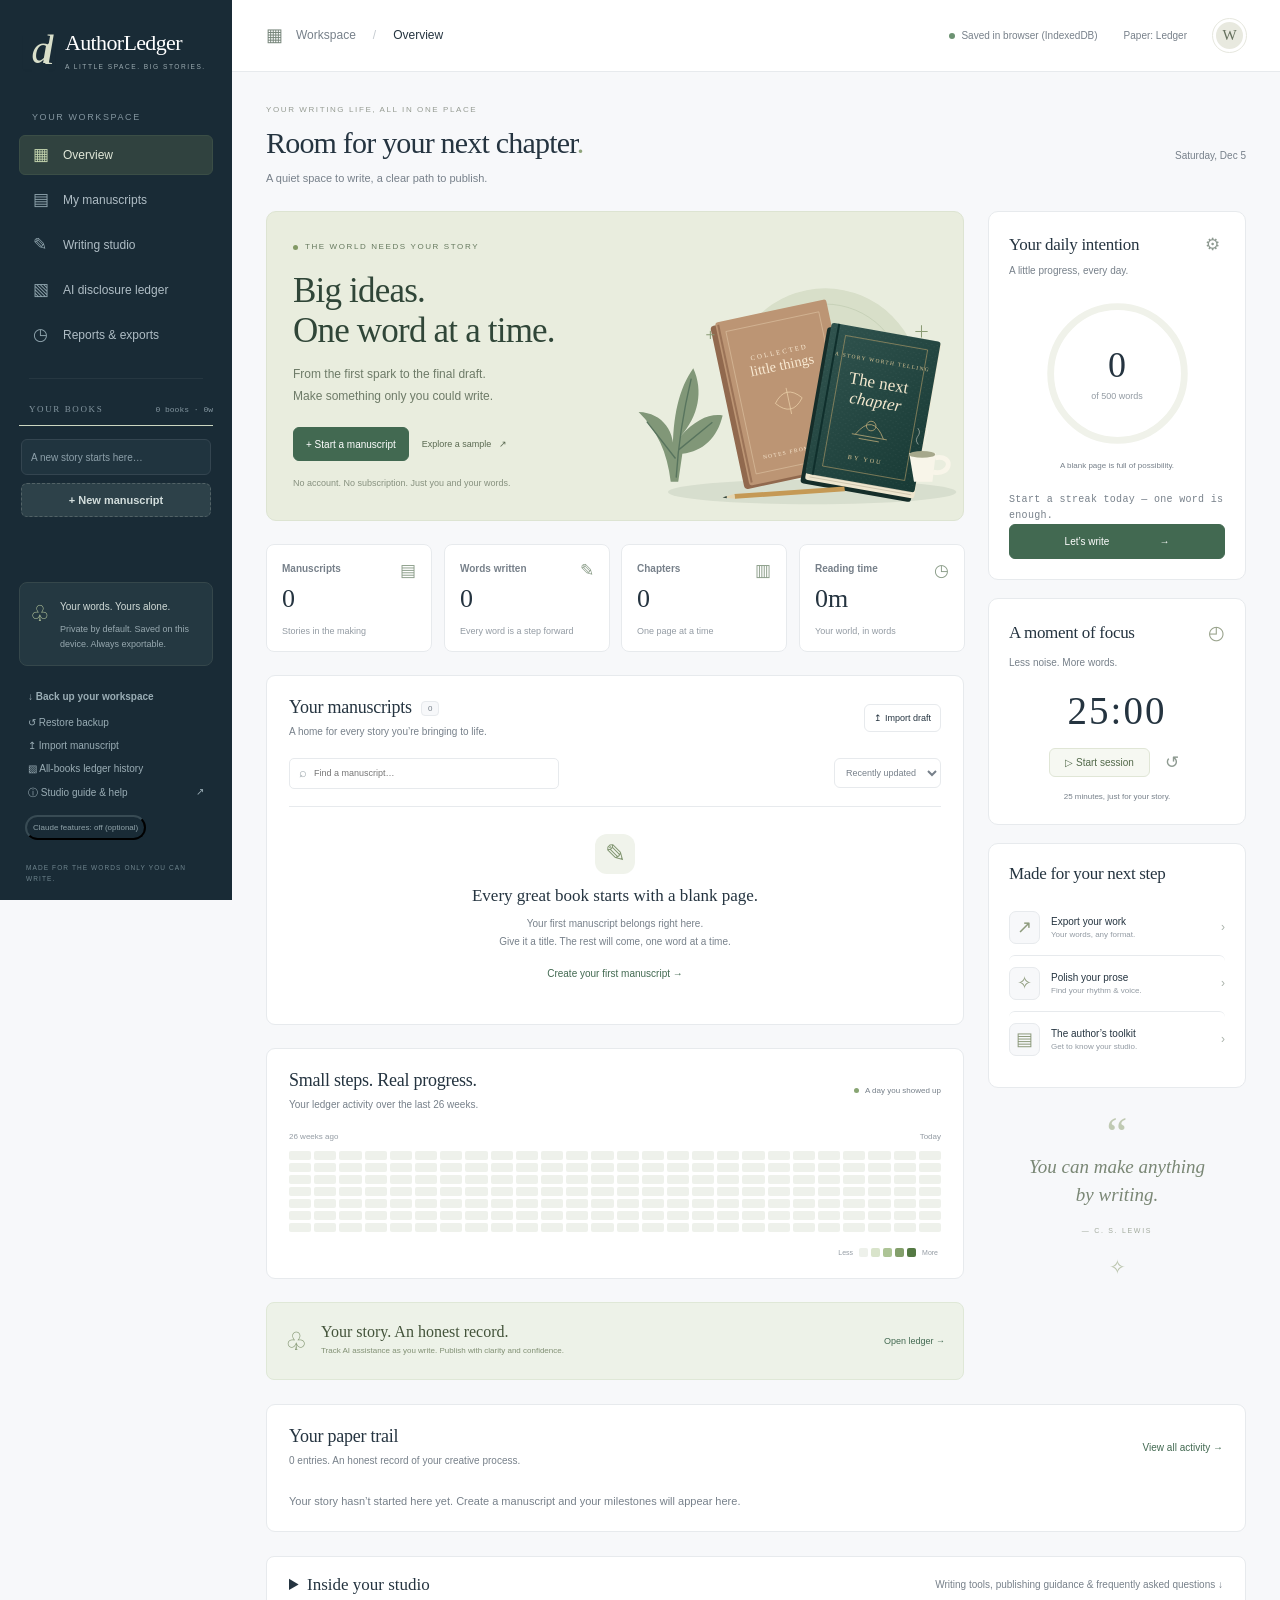
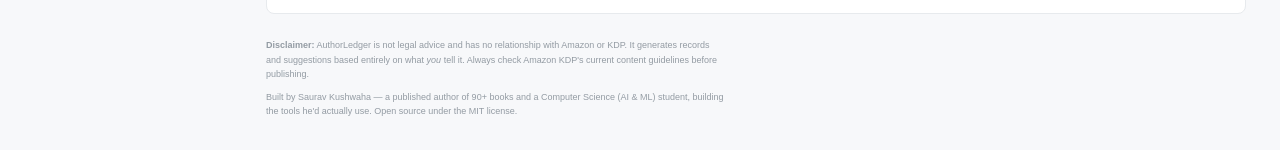
==== commit 35ba034b: "Add story bible, line edit, read-aloud, typewriter mode, and manuscript health Five craft-layer syst" ====
--- a/web/index.html
+++ b/web/index.html
@@ -91,7 +91,7 @@
       <aside class="dashboard-rail" aria-label="Writing goals and tools">
         <section class="rail-card goal-card"><div class="rail-heading"><h3>Your daily intention</h3><button type="button" id="edit-daily-goal-btn" class="icon-button" aria-label="Edit daily word goal">⚙</button></div><p>A little progress, every day.</p>
           <div class="goal-ring"><svg viewBox="0 0 160 160" aria-hidden="true"><circle class="ring-track" cx="80" cy="80" r="69"/><circle id="daily-goal-ring" class="ring-value" cx="80" cy="80" r="69" pathLength="100"/></svg><div><strong id="daily-words">0</strong><span>of <span id="daily-goal-label">500</span> words</span></div></div>
-          <p class="goal-encouragement" id="goal-encouragement">A blank page is full of possibility.</p><button type="button" id="daily-write-btn" class="btn btn-primary btn-block">Let’s write <span>→</span></button>
+          <p class="goal-encouragement" id="goal-encouragement">A blank page is full of possibility.</p><p class="goal-streak" id="daily-streak">Start a streak today — one word is enough.</p><button type="button" id="daily-write-btn" class="btn btn-primary btn-block">Let’s write <span>→</span></button>
           <form id="daily-goal-form" hidden><label for="daily-goal-input">Daily word goal</label><div><input type="number" id="daily-goal-input" min="1" max="100000" value="500" required><button class="btn btn-primary" type="submit">Save</button></div></form>
         </section>
         <section class="rail-card timer-card"><div class="rail-heading"><h3>A moment of focus</h3><span aria-hidden="true">◴</span></div><p>Less noise. More words.</p><div id="focus-clock" class="focus-clock" role="timer" aria-label="Focus timer">25:00</div><div class="timer-controls"><button type="button" id="start-focus-btn" class="btn btn-ghost">▷ Start session</button><button type="button" id="reset-focus-btn" class="icon-button" aria-label="Reset focus timer">↺</button></div><p id="focus-session-note" class="timer-note" aria-live="polite">25 minutes, just for your story.</p></section>
@@ -104,7 +104,7 @@
       <section class="dash-section" id="feature-tour">
         <div class="dash-section-head">
           <h3 class="dash-section-title">Everything the studio does</h3>
-          <p class="dash-section-sub">Eight working systems, all offline-first, all yours. Nothing here is a placeholder.</p>
+          <p class="dash-section-sub">Ten working systems, all offline-first, all yours. Nothing here is a placeholder.</p>
         </div>
         <div class="feature-grid">
           <article class="feature-card">
@@ -175,6 +175,26 @@
               <li>3 paper themes</li>
               <li>Find &amp; replace</li>
               <li>Keyboard-first</li>
+            </ul>
+          </article>
+          <article class="feature-card">
+            <div class="feature-icon" aria-hidden="true">☰</div>
+            <h4 class="feature-title">Story bible &amp; world notes</h4>
+            <p class="feature-desc">Keep every character, place, piece of lore, and plot beat with the book it belongs to — searchable, taggable, and one click from the draft. It lives beside your chapters, not in a separate document you forget to open.</p>
+            <ul class="feature-tags">
+              <li>Characters &amp; places</li>
+              <li>Lore &amp; plot beats</li>
+              <li>Insert into draft</li>
+            </ul>
+          </article>
+          <article class="feature-card">
+            <div class="feature-icon" aria-hidden="true">⌦</div>
+            <h4 class="feature-title">Line edit, read aloud &amp; typewriter</h4>
+            <p class="feature-desc">A pencil-line editor pass for filter words, intensifiers, passive constructions, worn phrases, and pacing outliers — every mark jumps to the exact sentence. Then hear the prose read back on your own device, or write with the line held still in the middle of the screen.</p>
+            <ul class="feature-tags">
+              <li>Click-to-jump marks</li>
+              <li>On-device read aloud</li>
+              <li>Typewriter mode</li>
             </ul>
           </article>
           <article class="feature-card">
@@ -243,6 +263,14 @@
           <details class="faq-item">
             <summary class="faq-q">Do I need to disclose AI-assisted editing?</summary>
             <p class="faq-a">Amazon KDP's policy requires disclosing AI-generated text, images, or translations; ordinary AI-assisted work like brainstorming or grammar-checking your own writing does not currently require disclosure. Policies change, and Amazon reviews back-catalogues too — always check KDP's current guidelines. AuthorLedger keeps the record either way, so you can answer confidently.</p>
+          </details>
+          <details class="faq-item">
+            <summary class="faq-q">What is the story bible for?</summary>
+            <p class="faq-a">It is a per-book notebook for the people, places, lore, and plot beats of your world — searchable, taggable, and one click from your draft, so a character’s eye colour or a city’s name never drifts between chapters. It is craft material, not compliance data: story-bible notes never enter the append-only ledger.</p>
+          </details>
+          <details class="faq-item">
+            <summary class="faq-q">Does the line edit check my grammar?</summary>
+            <p class="faq-a">No — it is a copy-editing checklist, not a grammar checker and not a detector. It flags filter words, intensifiers, -ly adverbs, rough passive constructions, worn phrases, repeated sentence openers, and pacing outliers, then lets you jump straight to each one. It never scores your prose or guesses how it was written.</p>
           </details>
           <details class="faq-item">
             <summary class="faq-q">Can I take my work with me?</summary>
@@ -330,6 +358,45 @@
       <!-- Classification Tally Strip -->
       <div class="tally-strip" id="tally-strip"></div>
 
+      <div class="manuscript-insights" id="manuscript-insights">
+        <section class="insight-card health-card">
+          <div class="insight-head">
+            <div>
+              <h3 class="insight-title">Manuscript health</h3>
+              <p class="insight-sub">Shape, pace, and the honest next step.</p>
+            </div>
+            <span class="insight-badge" id="health-badge">—</span>
+          </div>
+          <p class="health-next-step" id="health-next-step"></p>
+          <div class="chapter-pace-chart" id="chapter-pace-chart" aria-label="Words per chapter"></div>
+          <ul class="health-notes" id="health-notes"></ul>
+        </section>
+        <section class="insight-card bible-card">
+          <div class="insight-head">
+            <div>
+              <h3 class="insight-title">Story bible</h3>
+              <p class="insight-sub">The people, places, and rules of this world.</p>
+            </div>
+            <div class="insight-actions">
+              <button type="button" id="bible-export-btn" class="btn btn-ghost btn-compact" title="Download this story bible as Markdown">↓ .md</button>
+              <button type="button" id="bible-add-btn" class="btn btn-ghost btn-compact">+ Add entry</button>
+            </div>
+          </div>
+          <div class="bible-toolbar">
+            <label class="bible-search"><span aria-hidden="true">⌕</span><input type="search" id="bible-search" placeholder="Search characters, places, lore…" aria-label="Search story bible"></label>
+            <select id="bible-filter" aria-label="Filter story bible by kind">
+              <option value="all">All entries</option>
+              <option value="character">Characters</option>
+              <option value="place">Places</option>
+              <option value="lore">Lore</option>
+              <option value="plot">Plot beats</option>
+            </select>
+          </div>
+          <div class="bible-grid" id="bible-grid"></div>
+          <p class="muted-note" id="bible-empty">No story-bible entries yet. Add a character, a place, a rule of the world, or the next plot beat — future-you will thank present-you.</p>
+        </section>
+      </div>
+
       <div class="chapters-block">
         <div class="chapters-block-header">
           <h3>Chapters</h3>
@@ -442,6 +509,26 @@
             <option value="large">Large</option>
           </select>
         </div>
+        <div class="toolbar-group">
+          <button type="button" id="line-edit-btn" class="tool-btn" title="Run an offline line-edit pass on this chapter">Line edit</button>
+          <button type="button" id="read-aloud-btn" class="tool-btn" title="Hear this chapter read aloud on this device">Read aloud</button>
+          <button type="button" id="typewriter-btn" class="tool-btn" title="Keep the current line centred while you write">Typewriter</button>
+          <button type="button" id="editor-bible-btn" class="tool-btn" title="Look up a character, place, or plot beat">Story bible</button>
+        </div>
+      </div>
+
+      <div id="read-aloud-bar" class="read-aloud-bar" hidden>
+        <button type="button" id="read-toggle-btn" class="btn btn-compact">▷ Start reading</button>
+        <button type="button" id="read-stop-btn" class="btn btn-ghost btn-compact">■ Stop</button>
+        <label class="read-rate-label">Speed
+          <select id="read-rate-select">
+            <option value="0.85">0.85×</option>
+            <option value="1" selected>1×</option>
+            <option value="1.15">1.15×</option>
+            <option value="1.3">1.3×</option>
+          </select>
+        </label>
+        <span id="read-aloud-status" class="read-aloud-status" aria-live="polite">Reads from the cursor to the end of the chapter, right here on your device.</span>
       </div>
 
       <!-- Find & Replace Bar -->
@@ -474,6 +561,20 @@
       </div>
 
       <div class="chapter-panels" id="chapter-panels">
+        <section class="line-edit-block" id="line-edit-panel">
+          <div class="pattern-block-header">
+            <h3>Line edit</h3>
+            <button type="button" id="line-edit-run-btn" class="btn btn-ghost">Scan chapter</button>
+          </div>
+          <p class="pattern-disclaimer">
+            An offline copy-editing pass — filter words, intensifiers, worn phrases, passive constructions,
+            and pacing outliers. It never scores your writing and says nothing about how it was made.
+            Click any mark to jump to that sentence.
+          </p>
+          <p class="line-edit-summary" id="line-edit-summary" aria-live="polite">Run the scan to see what a pencil would circle.</p>
+          <div id="line-edit-results" class="line-edit-results"></div>
+        </section>
+
         <section class="classify-block">
           <h3>How was this chapter written? Be honest — only you know.</h3>
           <div class="stamp-choices" id="stamp-choices">
@@ -617,6 +718,53 @@
   </div>
 </div>
 
+<!-- Story Bible Modal (manage, edit, and insert into draft) -->
+<div class="modal-backdrop" id="bible-modal" hidden>
+  <div class="modal">
+    <div class="modal-header">
+      <h2 id="bible-modal-title">Story bible</h2>
+      <button type="button" id="close-bible-modal" class="btn btn-ghost">Close</button>
+    </div>
+    <p class="modal-note" id="bible-modal-note">Characters, places, lore and plot beats for this book. Craft notes only — they never enter the compliance ledger.</p>
+    <div id="bible-modal-list" class="bible-modal-list"></div>
+    <div class="bible-picker-actions" id="bible-picker-actions">
+      <button type="button" id="bible-new-entry-btn" class="btn btn-ghost">+ New entry</button>
+      <span class="muted-note" id="bible-list-hint">Pick any entry to edit it.</span>
+    </div>
+    <form id="bible-form" class="bible-form" hidden>
+      <input type="hidden" id="bible-entry-id">
+      <div class="bible-form-grid">
+        <label>
+          <span>Kind</span>
+          <select id="bible-kind">
+            <option value="character">Character</option>
+            <option value="place">Place</option>
+            <option value="lore">Lore</option>
+            <option value="plot">Plot beat</option>
+          </select>
+        </label>
+        <label>
+          <span>Name</span>
+          <input type="text" id="bible-name" placeholder="e.g. Mira Quill" required>
+        </label>
+      </div>
+      <label class="bible-form-wide">
+        <span>Notes</span>
+        <textarea id="bible-description" rows="4" placeholder="Who they are, what they want, what they hide…"></textarea>
+      </label>
+      <label class="bible-form-wide">
+        <span>Tags (comma separated)</span>
+        <input type="text" id="bible-tags" placeholder="protagonist, act one, harbour">
+      </label>
+      <div class="modal-footer">
+        <button type="button" id="bible-delete-btn" class="btn btn-danger-ghost">Delete entry</button>
+        <button type="button" id="bible-cancel-btn" class="btn btn-ghost">Cancel</button>
+        <button type="submit" class="btn btn-primary">Save entry</button>
+      </div>
+    </form>
+  </div>
+</div>
+
 <!-- Workspace & Optional Claude Key Settings Modal -->
 <div class="modal-backdrop" id="settings-modal" hidden>
   <div class="modal">
--- a/web/style.css
+++ b/web/style.css
@@ -2972,3 +2972,555 @@
   .new-book-form > #new-book-title { flex: 1; width: auto; }
   .new-book-form:focus-within .new-book-extra { display: grid; grid-template-columns: 1fr 1fr; order: 3; flex-basis: 100%; }
 }
+
+/* =====================================================================
+   2026 CRAFT LAYER — line edit, manuscript health, story bible,
+   read-aloud bar, and typewriter mode.
+   ===================================================================== */
+
+/* ---- daily streak ---- */
+
+.goal-streak {
+  margin: 0.55rem 0 0.85rem;
+  font-family: var(--font-mono);
+  font-size: 0.72rem;
+  letter-spacing: 0.03em;
+  color: var(--ink-faint);
+}
+
+.goal-streak.is-live { color: var(--accent-gold); }
+
+/* ---- manuscript health + story bible ---- */
+
+.manuscript-insights {
+  display: grid;
+  grid-template-columns: minmax(0, 1.05fr) minmax(0, 1fr);
+  gap: 1rem;
+  margin: 1.4rem 0 0.4rem;
+  align-items: start;
+}
+
+.insight-card {
+  background: var(--paper-sheet);
+  border: 1px solid var(--border);
+  border-radius: var(--radius-lg);
+  box-shadow: var(--shadow);
+  padding: 1.15rem 1.25rem 1.25rem;
+}
+
+.insight-head {
+  display: flex;
+  align-items: flex-start;
+  justify-content: space-between;
+  gap: 0.75rem;
+  flex-wrap: wrap;
+}
+
+.insight-title {
+  margin: 0;
+  font-family: var(--font-display);
+  font-size: 1.12rem;
+  color: var(--ledger-green-dark);
+}
+
+.insight-sub {
+  margin: 0.18rem 0 0;
+  font-size: 0.78rem;
+  color: var(--ink-faint);
+}
+
+.insight-badge {
+  font-family: var(--font-mono);
+  font-size: 0.7rem;
+  letter-spacing: 0.06em;
+  text-transform: uppercase;
+  color: var(--ledger-green);
+  background: var(--ledger-green-soft);
+  border: 1px solid var(--border-strong);
+  border-radius: 999px;
+  padding: 0.28em 0.8em;
+  white-space: nowrap;
+}
+
+.insight-badge.is-warning {
+  color: var(--stamp-amber);
+  background: var(--accent-gold-soft);
+  border-color: color-mix(in srgb, var(--stamp-amber) 40%, transparent);
+}
+
+.health-next-step {
+  margin: 0.85rem 0 0.2rem;
+  font-family: var(--font-display);
+  font-size: 0.95rem;
+  line-height: 1.5;
+  color: var(--ink);
+  border-left: 3px solid var(--accent-gold);
+  background: var(--accent-gold-soft);
+  border-radius: 0 8px 8px 0;
+  padding: 0.6rem 0.85rem;
+}
+
+.chapter-pace-chart {
+  display: flex;
+  align-items: flex-end;
+  gap: 4px;
+  height: 92px;
+  margin: 1rem 0 0.35rem;
+  padding: 0 2px 4px;
+  border-bottom: 1px solid var(--rule);
+}
+
+.chapter-pace-chart.is-empty {
+  height: auto;
+  border-bottom: 0;
+  font-size: 0.8rem;
+  color: var(--ink-faint);
+}
+
+.pace-bar {
+  flex: 1 1 0;
+  min-width: 3px;
+  height: 100%;
+  display: flex;
+  align-items: flex-end;
+  padding: 0;
+  border: 0;
+  background: transparent;
+  cursor: pointer;
+}
+
+.pace-bar-fill {
+  width: 100%;
+  min-height: 3px;
+  border-radius: 3px 3px 0 0;
+  background: linear-gradient(180deg, var(--ledger-green), color-mix(in srgb, var(--ledger-green) 62%, transparent));
+  transition: opacity 0.15s ease, transform 0.15s ease;
+}
+
+.pace-bar:hover .pace-bar-fill,
+.pace-bar:focus-visible .pace-bar-fill {
+  opacity: 0.78;
+  transform: scaleY(1.03);
+  transform-origin: bottom;
+}
+
+.pace-bar.is-outlier .pace-bar-fill {
+  background: linear-gradient(180deg, var(--stamp-amber), color-mix(in srgb, var(--stamp-amber) 55%, transparent));
+}
+
+.pace-bar.is-empty .pace-bar-fill {
+  background: var(--paper-deep);
+  border: 1px dashed var(--border-strong);
+}
+
+.health-notes {
+  margin: 0.75rem 0 0;
+  padding-left: 1.05rem;
+  font-size: 0.84rem;
+  line-height: 1.6;
+  color: var(--ink-soft);
+}
+
+.health-notes li { margin-bottom: 0.4rem; }
+
+/* ---- story bible ---- */
+
+.insight-actions {
+  display: flex;
+  gap: 0.4rem;
+  flex-wrap: wrap;
+}
+
+.bible-toolbar {
+  display: flex;
+  gap: 0.5rem;
+  margin: 0.9rem 0 0.75rem;
+  flex-wrap: wrap;
+}
+
+.bible-search {
+  flex: 1 1 190px;
+  display: flex;
+  align-items: center;
+  gap: 0.4rem;
+  background: var(--paper-raised);
+  border: 1px solid var(--border);
+  border-radius: 7px;
+  padding: 0.35rem 0.6rem;
+  color: var(--ink-faint);
+}
+
+.bible-search input {
+  flex: 1;
+  border: 0;
+  background: transparent;
+  color: var(--ink);
+  font: inherit;
+  font-size: 0.85rem;
+  outline: none;
+  min-width: 0;
+}
+
+.bible-toolbar select {
+  font: inherit;
+  font-size: 0.82rem;
+  color: var(--ink);
+  background: var(--paper-raised);
+  border: 1px solid var(--border);
+  border-radius: 7px;
+  padding: 0.42rem 0.6rem;
+}
+
+.bible-grid {
+  display: grid;
+  grid-template-columns: repeat(auto-fill, minmax(168px, 1fr));
+  gap: 0.6rem;
+}
+
+.bible-card {
+  display: flex;
+  flex-direction: column;
+  gap: 0.35rem;
+  text-align: left;
+  font: inherit;
+  color: inherit;
+  background: var(--paper-raised);
+  border: 1px solid var(--border);
+  border-radius: 9px;
+  padding: 0.7rem 0.75rem;
+  cursor: pointer;
+  transition: border-color 0.15s ease, transform 0.15s ease, box-shadow 0.15s ease;
+}
+
+.bible-card:hover {
+  border-color: var(--ledger-green);
+  transform: translateY(-1px);
+  box-shadow: var(--shadow);
+}
+
+.bible-kind-chip {
+  align-self: flex-start;
+  font-family: var(--font-mono);
+  font-size: 0.62rem;
+  letter-spacing: 0.07em;
+  text-transform: uppercase;
+  padding: 0.2em 0.6em;
+  border-radius: 999px;
+  border: 1px solid var(--border-strong);
+  color: var(--ink-soft);
+  background: var(--paper-sheet);
+}
+
+.bible-kind-chip[data-kind="character"] { color: var(--stamp-green); border-color: color-mix(in srgb, var(--stamp-green) 38%, transparent); }
+.bible-kind-chip[data-kind="place"] { color: var(--ledger-green); border-color: color-mix(in srgb, var(--ledger-green) 38%, transparent); }
+.bible-kind-chip[data-kind="lore"] { color: var(--accent-gold); border-color: color-mix(in srgb, var(--accent-gold) 40%, transparent); }
+.bible-kind-chip[data-kind="plot"] { color: var(--stamp-red); border-color: color-mix(in srgb, var(--stamp-red) 34%, transparent); }
+
+.bible-card-name {
+  font-family: var(--font-display);
+  font-size: 0.98rem;
+  line-height: 1.25;
+  color: var(--ink);
+  overflow-wrap: anywhere;
+}
+
+.bible-card-desc {
+  margin: 0;
+  font-size: 0.76rem;
+  line-height: 1.5;
+  color: var(--ink-soft);
+  display: -webkit-box;
+  -webkit-line-clamp: 3;
+  -webkit-box-orient: vertical;
+  overflow: hidden;
+}
+
+.bible-card-tags {
+  font-family: var(--font-mono);
+  font-size: 0.66rem;
+  color: var(--ink-faint);
+  overflow-wrap: anywhere;
+}
+
+.bible-grid-empty {
+  grid-column: 1 / -1;
+  margin: 0;
+  font-size: 0.82rem;
+  color: var(--ink-faint);
+}
+
+.bible-modal-list {
+  display: grid;
+  grid-template-columns: repeat(auto-fill, minmax(200px, 1fr));
+  gap: 0.55rem;
+  max-height: 52vh;
+  overflow-y: auto;
+  margin: 0.4rem 0 0.9rem;
+}
+
+.bible-list-item {
+  text-align: left;
+  font: inherit;
+  color: inherit;
+  background: var(--paper-raised);
+  border: 1px solid var(--border);
+  border-radius: 8px;
+  padding: 0.65rem 0.75rem;
+  cursor: pointer;
+  display: flex;
+  flex-direction: column;
+  gap: 0.3rem;
+}
+
+.bible-list-item:hover { border-color: var(--ledger-green); }
+
+.bible-list-item .bible-list-name {
+  font-family: var(--font-display);
+  font-size: 0.95rem;
+  color: var(--ink);
+}
+
+.bible-list-item .bible-list-desc {
+  font-size: 0.74rem;
+  color: var(--ink-soft);
+  line-height: 1.45;
+}
+
+.bible-picker-actions {
+  display: flex;
+  align-items: center;
+  gap: 0.65rem;
+  flex-wrap: wrap;
+}
+
+.bible-form {
+  display: flex;
+  flex-direction: column;
+  gap: 0.7rem;
+  margin-top: 0.4rem;
+}
+
+.bible-form-grid {
+  display: grid;
+  grid-template-columns: minmax(120px, 0.6fr) minmax(0, 1.4fr);
+  gap: 0.6rem;
+}
+
+.bible-form label {
+  display: flex;
+  flex-direction: column;
+  gap: 0.28rem;
+  font-size: 0.76rem;
+  color: var(--ink-soft);
+}
+
+.bible-form input,
+.bible-form select,
+.bible-form textarea {
+  font: inherit;
+  font-size: 0.88rem;
+  color: var(--ink);
+  background: var(--paper-raised);
+  border: 1px solid var(--border);
+  border-radius: 7px;
+  padding: 0.5rem 0.6rem;
+  width: 100%;
+  resize: vertical;
+}
+
+.bible-form .modal-footer { margin-top: 0.3rem; }
+
+/* ---- line edit ---- */
+
+.line-edit-block {
+  grid-column: 1 / -1;
+  background: var(--paper-sheet);
+  border: 1px solid var(--border);
+  border-left: 3px solid var(--accent-gold);
+  border-radius: var(--radius-lg);
+  box-shadow: var(--shadow);
+  padding: 1.15rem 1.25rem 1.25rem;
+}
+
+.line-edit-block h3 {
+  margin: 0;
+  font-family: var(--font-display);
+  font-size: 1.05rem;
+  color: var(--ledger-green-dark);
+}
+
+.line-edit-summary {
+  margin: 0.8rem 0 0;
+  font-family: var(--font-mono);
+  font-size: 0.78rem;
+  color: var(--ink-soft);
+}
+
+.line-edit-results {
+  display: grid;
+  grid-template-columns: repeat(auto-fit, minmax(250px, 1fr));
+  gap: 0.7rem;
+  margin-top: 0.8rem;
+}
+
+.lint-category {
+  background: var(--paper-raised);
+  border: 1px solid var(--border);
+  border-radius: 9px;
+  padding: 0.7rem 0.8rem;
+}
+
+.lint-category.is-clean {
+  border-style: dashed;
+  background: transparent;
+}
+
+.lint-category-head {
+  display: flex;
+  align-items: baseline;
+  justify-content: space-between;
+  gap: 0.5rem;
+}
+
+.lint-category-title {
+  font-family: var(--font-display);
+  font-size: 0.92rem;
+  color: var(--ink);
+}
+
+.lint-count {
+  font-family: var(--font-mono);
+  font-size: 0.74rem;
+  color: var(--accent-gold);
+}
+
+.lint-category.is-clean .lint-count { color: var(--stamp-green); }
+
+.lint-note {
+  margin: 0.3rem 0 0;
+  font-size: 0.73rem;
+  line-height: 1.5;
+  color: var(--ink-faint);
+}
+
+.lint-examples {
+  list-style: none;
+  margin: 0.5rem 0 0;
+  padding: 0;
+  display: flex;
+  flex-direction: column;
+  gap: 0.32rem;
+}
+
+.lint-example {
+  border: 0;
+  border-left: 2px solid color-mix(in srgb, var(--accent-gold) 45%, transparent);
+  background: transparent;
+  text-align: left;
+  font: inherit;
+  font-size: 0.76rem;
+  line-height: 1.45;
+  color: var(--ink-soft);
+  padding: 0.18rem 0 0.18rem 0.5rem;
+  cursor: pointer;
+}
+
+.lint-example:hover,
+.lint-example:focus-visible {
+  color: var(--ink);
+  border-left-color: var(--accent-gold);
+  background: color-mix(in srgb, var(--accent-gold) 10%, transparent);
+}
+
+.lint-example mark {
+  background: color-mix(in srgb, var(--accent-gold) 26%, transparent);
+  color: inherit;
+  border-radius: 3px;
+  padding: 0 0.1em;
+}
+
+.lint-example-context {
+  display: block;
+  font-size: 0.72rem;
+  color: var(--ink-faint);
+  margin-top: 0.1rem;
+}
+
+.lint-clean-note {
+  grid-column: 1 / -1;
+  margin: 0;
+  font-family: var(--font-display);
+  font-size: 0.95rem;
+  color: var(--ledger-green);
+}
+
+/* ---- read aloud ---- */
+
+.read-aloud-bar {
+  display: flex;
+  align-items: center;
+  gap: 0.55rem;
+  flex-wrap: wrap;
+  margin: 0.55rem 0 0.15rem;
+  padding: 0.6rem 0.8rem;
+  background: var(--paper-raised);
+  border: 1px dashed var(--border-strong);
+  border-radius: 9px;
+}
+
+.read-rate-label {
+  display: flex;
+  align-items: center;
+  gap: 0.35rem;
+  font-family: var(--font-mono);
+  font-size: 0.72rem;
+  color: var(--ink-faint);
+}
+
+.read-rate-label select {
+  font: inherit;
+  font-size: 0.74rem;
+  color: var(--ink);
+  background: var(--paper-sheet);
+  border: 1px solid var(--border);
+  border-radius: 6px;
+  padding: 0.2rem 0.35rem;
+}
+
+.read-aloud-status {
+  font-size: 0.75rem;
+  color: var(--ink-faint);
+  flex: 1 1 200px;
+  min-width: 0;
+}
+
+.read-aloud-bar.is-reading {
+  border-style: solid;
+  border-color: color-mix(in srgb, var(--ledger-green) 45%, transparent);
+}
+
+/* ---- typewriter mode ---- */
+
+body.typewriter-mode #chapter-text {
+  box-shadow: inset 3px 0 0 color-mix(in srgb, var(--accent-gold) 55%, transparent), var(--shadow);
+  scroll-behavior: smooth;
+}
+
+.tool-btn[aria-pressed="true"] {
+  background: var(--accent-gold-soft);
+  border-color: var(--accent-gold);
+  color: var(--accent-gold);
+}
+
+@media (max-width: 1020px) {
+  .manuscript-insights { grid-template-columns: minmax(0, 1fr); }
+}
+
+@media (max-width: 760px) {
+  .manuscript-insights { margin-top: 1rem; }
+  .insight-card { padding: 0.95rem 1rem; }
+  .bible-grid { grid-template-columns: repeat(auto-fill, minmax(140px, 1fr)); }
+  .bible-form-grid { grid-template-columns: minmax(0, 1fr); }
+  .chapter-pace-chart { height: 74px; }
+  .line-edit-results { grid-template-columns: minmax(0, 1fr); }
+}
